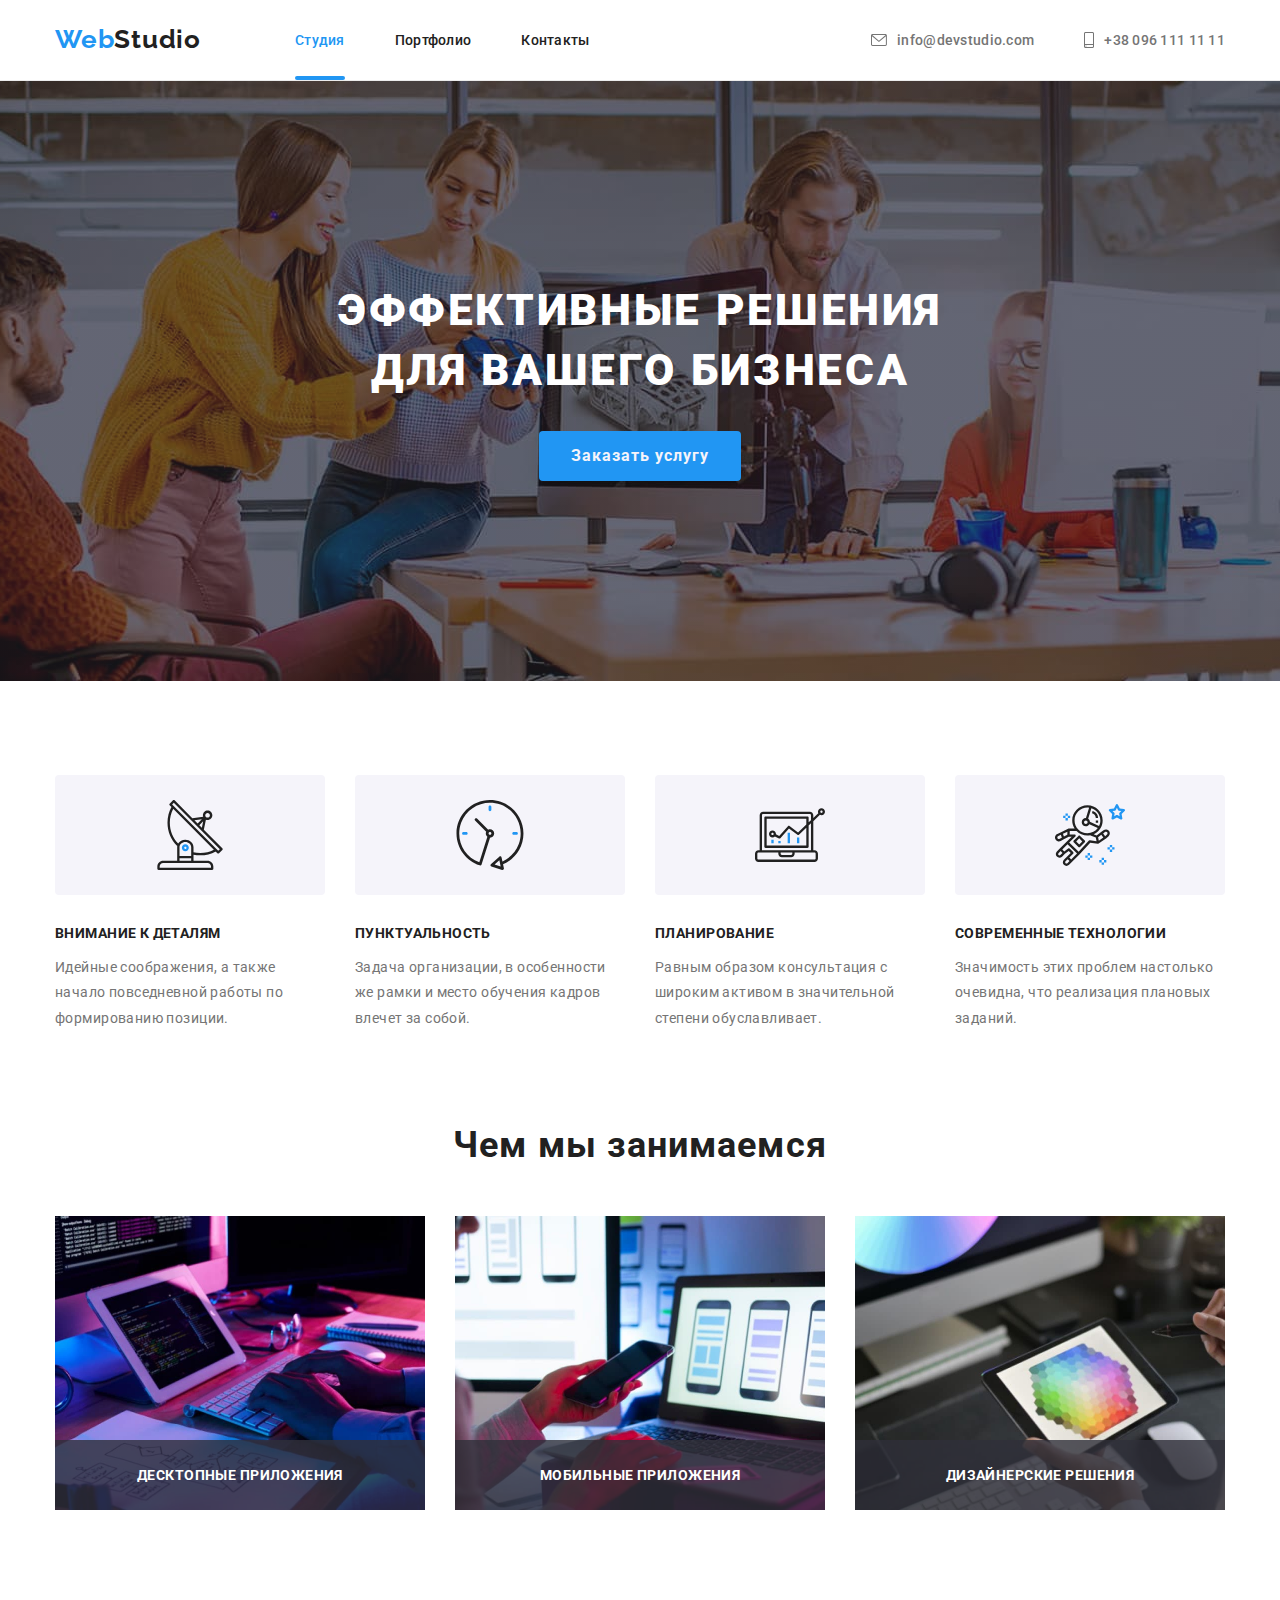
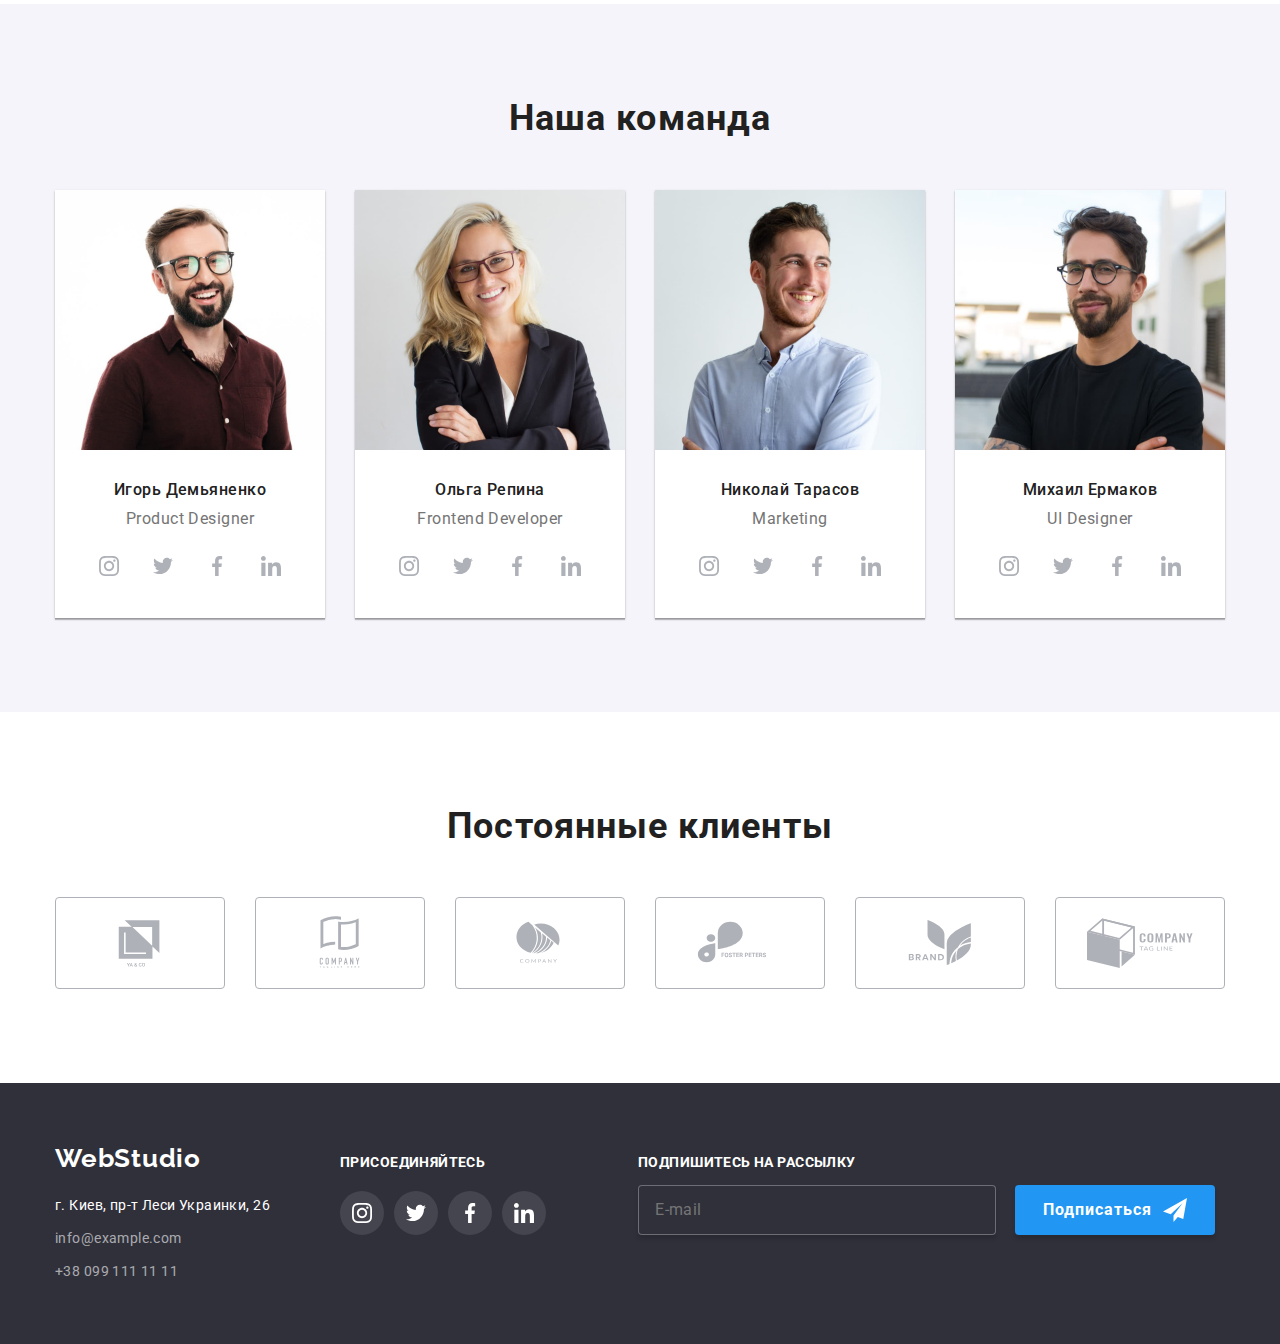
==== index.html @ af340a41 "Initial commit" ====
<!DOCTYPE html>
<html lang="ru">
  <head>
    <meta charset="UTF-8" />
    <meta http-equiv="X-UA-Compatible" content="IE=edge" />
    <meta name="viewport" content="width=device-width, initial-scale=1.0" />
    <title>Homework№1</title>
    <link rel="preconnect" href="https://fonts.googleapis.com" />
    <link rel="preconnect" href="https://fonts.gstatic.com" crossorigin />
    <link
      href="https://fonts.googleapis.com/css2?family=Raleway:wght@700&family=Roboto:wght@400;500;700;900&display=swap"
      rel="stylesheet"
    />
    <link
      rel="stylesheet"
      href="https://cdnjs.cloudflare.com/ajax/libs/modern-normalize/1.1.0/modern-normalize.min.css"
    />
    <link rel="stylesheet" href="./css/main.min.css" />
  </head>
  <body>
   <!-- header/__BEM__ -->
    <header class="page-header">
      <div class="container">
        <nav class="menu">
          <a href="./index.html" class="menu__logo"><span class="menu__logoweb">Web</span>Studio</a>
          <ul class="menu__list list">
            <li class="menu__item">
              <a href="./index.html" class="link current menu__navigation">Студия </a>
            </li>
            <li class="menu__item">
              <a href="./portfolio.html" class="link menu__navigation">Портфолио</a>
            </li>
            <li class="menu__item">
              <a href="" class="link menu__navigation">Контакты</a>
            </li>
          </ul>
        </nav>

        <ul class="contact list">
          <li class="contact__item">
            <a href="mailto:info@devstudio.com" class="contact__link-gray link list">
              <svg class="contact__icon-email" aria-hidden="true">
                <use href="./images/icons/symbol-defs.svg#icon-envelope-hover"></use>
              </svg>
              info@devstudio.com</a
            >
          </li>
          <li class="contact__item">
            <a href="tel:+380961111111" class="contact__link-gray link list">
              <svg class="contact__icon-tel">
                <use href="./images/icons/symbol-defs.svg#icon-smartphone"></use>
              </svg>
              +38 096 111 11 11</a
            >
          </li>
        </ul>
      </div>
    </header>

    <main>
      <!--главный заголовок-->

      <section class="section hero overlay">
        <div class="container">
          <h1 class="hero-title">эффективные решения для вашего бизнеса</h1>
          <button type="button" class="button" data-modal-open>Заказать услугу</button>
        </div>
      </section>

      <!--преимущества-->

      <section class="advantage section">
        <div class="container">
          <h2 class="visually-hidden">Преимущества</h2>
          <ul class="advantage-site list">
            <li class="advantage-text">
              <div class="fone-icon">
                <svg class="icon" width="70px" height="70px">
                  <use href="./images/icons/symbol-defs.svg#icon-antenna-1"></use>
                </svg>
              </div>
              <h3 class="title-advantage">внимание к деталям</h3>
              <p class="text">
                Идейные соображения, а также начало повседневной работы по формированию позиции.
              </p>
            </li>
            <li class="advantage-text">
              <div class="fone-icon">
                <svg class="icon" width="70px" height="70px">
                  <use href="./images/icons/symbol-defs.svg#icon-clock-1"></use>
                </svg>
              </div>
              <h3 class="title-advantage">пунктуальность</h3>
              <p class="text">
                Задача организации, в особенности же рамки и место обучения кадров влечет за собой.
              </p>
            </li>
            <li class="advantage-text">
              <div class="fone-icon">
                <svg class="icon" width="70px" height="70px">
                  <use href="./images/icons/symbol-defs.svg#icon-diagram-1"></use>
                </svg>
              </div>
              <h3 class="title-advantage">планирование</h3>
              <p class="text">
                Равным образом консультация с широким активом в значительной степени обуславливает.
              </p>
            </li>
            <li class="advantage-text">
              <div class="fone-icon">
                <svg class="icon"  width="70px" height="70px">
                  <use href="./images/icons/symbol-defs.svg#icon-astronaut-1"></use>
                </svg>
              </div>
              <h3 class="title-advantage">современные технологии</h3>
              <p class="text">
                Значимость этих проблем настолько очевидна, что реализация плановых заданий.
              </p>
            </li>
          </ul>
        </div>
      </section>

      <!--что делаем-->
      <section class="section work">
        <div class="container">
          <h2 class="subhead">Чем мы занимаемся</h2>
          <ul class="list-subhead">
            <li>
              <div class="back-fone">
              <img width="370" height="294" src="./images/img1.jpg" alt="написання коду" />
            <div>
              <p class="text-fone">Десктопные приложения</p>
            </div>
          </div>
            </li>
            <li>
              <div class="back-fone">
              <img width="370" height="294" src="./images/img2.jpg" alt="фото з телефоном" />
            <div>
              <p class="text-fone">Мобильные приложения</p>
            </div>
          </div>
            </li>
            <li>
              <div class="back-fone">
              <img width="370" height="294" src="./images/img3.jpg" alt="фото з планшетом" />
            <div>
              <p class="text-fone">Дизайнерские решения</p>
            </div>
          </div>
            </li>
          </ul>
        </div>
      </section>
      <!--команда-->
      <section class="section team">
        <div class="container">
          <h2 class="subhead-team">Наша команда</h2>
          <ul class="list-team">
            <li class="team-li">
              <img width="270" height="260" src="images/img4.jpg" alt="Игорь Демьяненко" />
              <div class="stone">
                <h3 class="name">Игорь Демьяненко</h3>
                <p class="text-team">Product Designer</p>
                <ul class="list-social list">
                  <li class="social-icon">
                    <a href="#" class="social">
                      <svg class="social-svg">
                        <use href="./images/icons/symbol-defs.svg#icon-Ellipse"></use>
                      </svg>
                    </a>
                  </li>
                  <li class="social-icon">
                    <a href="#" class="social">
                      <svg class="social-svg">
                        <use href="./images/icons/symbol-defs.svg#icon-Ellipse-1"></use>
                      </svg>
                    </a>
                  </li>
                  <li class="social-icon">
                    <a href="#" class="social">
                      <svg class="social-svg">
                        <use href="./images/icons/symbol-defs.svg#icon-Ellipse-2"></use>
                      </svg>
                    </a>
                  </li>
                  <li class="social-icon">
                    <a href="#" class="social">
                      <svg class="social-svg">
                        <use href="./images/icons/symbol-defs.svg#icon-Ellipse-3"></use>
                      </svg>
                    </a>
                  </li>
                </ul>
              </div>
            </li>
            <li class="team-li">
              <img width="270" height="260" src="images/img5.jpg" alt="Ольга Репина" />
              <div class="stone">
                <h3 class="name">Ольга Репина</h3>
                <p class="text-team">Frontend Developer</p>
                <ul class="list-social list">
                  <li class="social-icon">
                    <a href="#" class="social">
                      <svg class="social-svg">
                        <use href="./images/icons/symbol-defs.svg#icon-Ellipse"></use>
                      </svg>
                    </a>
                  </li>
                  <li class="social-icon">
                    <a href="#" class="social">
                      <svg class="social-svg">
                        <use href="./images/icons/symbol-defs.svg#icon-Ellipse-1"></use>
                      </svg>
                    </a>
                  </li>
                  <li class="social-icon">
                    <a href="#" class="social">
                      <svg class="social-svg">
                        <use href="./images/icons/symbol-defs.svg#icon-Ellipse-2"></use>
                      </svg>
                    </a>
                  </li>
                  <li class="social-icon">
                    <a href="#" class="social">
                      <svg class="social-svg">
                        <use href="./images/icons/symbol-defs.svg#icon-Ellipse-3"></use>
                      </svg>
                    </a>
                  </li>
                </ul>
              </div>
            </li>
            <li class="team-li">
              <img width="270" height="260" src="images/img6.jpg" alt="Николай Тарасов" />
              <div class="stone">
                <h3 class="name">Николай Тарасов</h3>
                <p class="text-team">Marketing</p>
                <ul class="list-social list">
                  <li class="social-icon">
                    <a href="#" class="social">
                      <svg class="social-svg">
                        <use href="./images/icons/symbol-defs.svg#icon-Ellipse"></use>
                      </svg>
                    </a>
                  </li>
                  <li class="social-icon">
                    <a href="#" class="social">
                      <svg class="social-svg">
                        <use href="./images/icons/symbol-defs.svg#icon-Ellipse-1"></use>
                      </svg>
                    </a>
                  </li>
                  <li class="social-icon">
                    <a href="#" class="social">
                      <svg class="social-svg">
                        <use href="./images/icons/symbol-defs.svg#icon-Ellipse-2"></use>
                      </svg>
                    </a>
                  </li>
                  <li class="social-icon">
                    <a href="#" class="social">
                      <svg class="social-svg">
                        <use href="./images/icons/symbol-defs.svg#icon-Ellipse-3"></use>
                      </svg>
                    </a>
                  </li>
                </ul>
              </div>
            </li>
            <li class="team-li">
              <img width="270" height="260" src="images/img7.jpg" alt="Михаил Ермаков" />
              <div class="stone">
                <h3 class="name">Михаил Ермаков</h3>
                <p class="text-team">UI Designer</p>
                <ul class="list-social list">
                  <li class="social-icon">
                    <a href="#" class="social">
                      <svg class="social-svg">
                        <use href="./images/icons/symbol-defs.svg#icon-Ellipse"></use>
                      </svg>
                    </a>
                  </li>
                  <li class="social-icon">
                    <a href="#" class="social">
                      <svg class="social-svg">
                        <use href="./images/icons/symbol-defs.svg#icon-Ellipse-1"></use>
                      </svg>
                    </a>
                  </li>
                  <li class="social-icon">
                    <a href="#" class="social">
                      <svg class="social-svg">
                        <use href="./images/icons/symbol-defs.svg#icon-Ellipse-2"></use>
                      </svg>
                    </a>
                  </li>
                  <li class="social-icon">
                    <a href="#" class="social">
                      <svg class="social-svg">
                        <use href="./images/icons/symbol-defs.svg#icon-Ellipse-3"></use>
                      </svg>
                    </a>
                  </li>
                </ul>
              </div>
            </li>
          </ul>
        </div>
      </section>
      <section class="section">
        <div class="container">
          <h2 class="subhead-clients">Постоянные клиенты</h2>
          <ul class="list-clients list">
            <li class="clients-li">
              <a href="" class="clients-link link">
                <svg class="clients-icon">
                  <use href="./images/icons/symbol-defs.svg#icon-group-1"></use>
                </svg>
              </a>
            </li>
            <li class="clients-li">
              <a href="" class="clients-link link">
                <svg class="clients-icon">
                  <use href="./images/icons/symbol-defs.svg#icon-group-2"></use>
                </svg>
              </a>
            </li>
            <li class="clients-li">
              <a href="" class="clients-link link">
                <svg class="clients-icon">
                  <use href="./images/icons/symbol-defs.svg#icon-group-3"></use>
                </svg>
              </a>
            </li>
            <li class="clients-li">
              <a href="" class="clients-link link">
                <svg class="clients-icon">
                  <use href="./images/icons/symbol-defs.svg#icon-group-4"></use>
                </svg>
              </a>
            </li>
            <li class="clients-li">
              <a href="" class="clients-link link">
                <svg class="clients-icon">
                  <use href="./images/icons/symbol-defs.svg#icon-group-5"></use>
                </svg>
              </a>
            </li>
            <li class="clients-li">
              <a href="" class="clients-link link">
                <svg class="clients-icon">
                  <use href="./images/icons/symbol-defs.svg#icon-group-6"></use>
                </svg>
              </a>
            </li>
          </ul>
        </div>
      </section>
    </main>
    <!--footer-->
    <footer class="footer">
      <div class="container footer-list">
        <div class="adress-div">
          <a href="./index.html" class="logo-footer"> <span class="logoweb">Web</span>Studio </a>
          <address>
            <ul class="list-footer list">
              <li class="footer-li">
                <a
                  href="https://goo.gl/maps/paLrzJ1DZaffjFaJ6"
                  target="_blank"
                  rel="noopener noreferrer"
                  class="footer-adress"
                >
                  г. Киев, пр-т Леси Украинки, 26
                </a>
              </li>
              <li class="footer-li">
                <a href="mailto:" class="link-footer">info@example.com</a>
              </li>
              <li class="footer-li">
                <a href="tel:+380991111111" class="link-footer">+38 099 111 11 11</a>
              </li>
            </ul>
          </address>
        </div>
        <div>
          <p class="title-footer">Присоединяйтесь</p>
          <div>
            <ul class="list-social-footer list">
              <li class="social-icon-footer">
                <a href="#" class="social-footer">
                  <svg class="social-svg-footer">
                    <use href="./images/icons/symbol-defs.svg#icon-Ellipse"></use>
                  </svg>
                </a>
              </li>
              <li class="social-icon-footer">
                <a href="#" class="social-footer">
                  <svg class="social-svg-footer">
                    <use href="./images/icons/symbol-defs.svg#icon-Ellipse-1"></use>
                  </svg>
                </a>
              </li>
              <li class="social-icon-footer">
                <a href="#" class="social-footer">
                  <svg class="social-svg-footer">
                    <use href="./images/icons/symbol-defs.svg#icon-Ellipse-2"></use>
                  </svg>
                </a>
              </li>
              <li class="social-icon-footer">
                <a href="#" class="social-footer">
                  <svg class="social-svg-footer">
                    <use href="./images/icons/symbol-defs.svg#icon-Ellipse-3"></use>
                  </svg>
                </a>
              </li>
            </ul>
          </div>
        </div>
        
        <form class="form-footer" name="footer-form" autocomplete="on" novalidate>
          <p class="form-title-footer">Подпишитесь на рассылку</p>
            <label>
              <input class="fofrm-footer-label" type="email" name="email" placeholder="E-mail">
            </label>
            <button class="button-footer" type="submit">
              Подписаться
            <svg class="send-footer">
              <use href="./images/icons/symbol-defs.svg#icon-send-modal"></use>
          </svg>
        </button>
        </form>
      </div>
    </footer>
    <!-- Modal window -->
    <div class="backdrop is-hidden" data-modal>
      <div class="modal">
      <button class="button-modal" type="button" data-modal-close> 
        <svg class="button-modal-close" width="11" height="11">
          <use href="./images/icons/symbol-defs.svg#icon-close"></use>
        </svg>
      </button>
      <div class="modal-inner">
        <h2 class="modal-title title">Подпишитесь на рассылку</h2>
        <form class="form" name="main-form" autocomplete="on" novalidate>
          <div class="form-field">
            <label class="form-field-label" for="user-name">Имя</label>
            <div class="form-field-inner">
              <input class="form-field-input" id="user-name" type="text" name="name" placeholder="">
               <svg class="form-field-icon" aria-hidden="true">
                <use href="./images/icons/symbol-defs.svg#icon-name-modal">
                </use>
              </svg>
            </div>
          </div>
          <div class="form-field">
          <label class="form-field-label" for="telefone">Телефон</label>
          <div class="form-field-inner">
          <input class="form-field-input" id="telefone" type="tel" name="telefon" placeholder="">
          <svg class="form-field-icon" aria-hidden="true">
            <use href="./images/icons/symbol-defs.svg#icon-tel-modal">
            </use>
          </svg>
          </div>
        </div>
        <div class="form-field">
          <label class="form-field-label" for="email">Почта</label>
          <div class="form-field-inner"> 
          <input class="form-field-input" id="email" type="email" name="email" placeholder="">
          <svg class="form-field-icon" aria-hidden="true">
            <use href="./images/icons/symbol-defs.svg#icon-email-modal">
            </use>
          </svg>
          </div>
        </div>
        <div class="form-field-mmargin">
          <label class="form-field-label" for="user-comment">Коментарий</label>
          <textarea class="form-field-textarea" name="user-comment" id="user-comment" rows="10" placeholder="Введіть текст"></textarea>
          </div>
        <div class="form-field-inner terms-conditions checkbox">
          <label class="checkbox-label" for="terms-conditions">
            <input class="checkbox-input visually-hidden" id="terms-conditions" type="checkbox" name="terms-conditions">
            <span class="checkbox-icon"></span>
            <span class="checkbox-text">Соглашаюсь с рассылкой и принимаю</span>
            <a class="link link-modal" href="">Условия договора</a>
          </label>
        </div>
          <button class="form-field-button" type="submit">Отправить</button>
        </form>
      </div>
      </div>
    </div>
    <script src="./js/modal.js"></script>
  </body>
</html>
---- css/main.min.css ----
:root{--color-accent: #2196f3;--color-text: #212121;--color-contact: #757575;--color-wite: #ffffff;--color-contrast: #2f303a;--color-button: #f5f4fa;--font-family: "Roboto";--color-border: #ececec;--color-li-portfolio: #eeeeee;--color-box: rgba(47, 48, 58, 0.4);--color-link-footer: rgba(255, 255, 255, 0.6);--color-icon: #afb1b8;--color-icon-footer: rgba(255, 255, 255, 0.1);--color-back-fone: rgba(47, 48, 58, 0.8)}html{-webkit-box-sizing:border-box;box-sizing:border-box}*,*::after,*::before{-webkit-box-sizing:inherit;box-sizing:inherit}h1,h2,h3,h4,h5,h6,p{margin-top:0}a{text-decoration:none;color:inherit}.list{list-style:none;padding-left:0;margin:0}.link{text-decoration:none;color:inherit}img{display:block;max-width:100%;height:auto}address{font-style:normal}.section{padding-top:94px;padding-bottom:94px}body{font-family:"Roboto";background-color:var(--color-wite);color:var(--color-text);font-size:16px}.visually-hidden{position:absolute;width:1px;height:1px;margin:-1px;border:0;padding:0;white-space:nowrap;-webkit-clip-path:inset(100%);clip-path:inset(100%);clip:rect(0 0 0 0);overflow:hidden}.backdrop.is-hidden{visibility:hidden;opacity:0;pointer-events:none}.container{width:1200px;margin-left:auto;margin-right:auto;padding-left:15px;padding-right:15px}.modal-title.title{text-align:center;font-size:20px;line-height:1.15;letter-spacing:.03em}.modal{position:absolute;top:50%;left:50%;-webkit-transform:translate(-50%, -50%);transform:translate(-50%, -50%);min-width:528px;min-height:581px;background:var(--color-wite);-webkit-box-shadow:0px 1px 3px rgba(0,0,0,.12),0px 1px 1px rgba(0,0,0,.14),0px 2px 1px rgba(0,0,0,.2);box-shadow:0px 1px 3px rgba(0,0,0,.12),0px 1px 1px rgba(0,0,0,.14),0px 2px 1px rgba(0,0,0,.2);border-radius:4px}.button-modal{position:absolute;top:8px;right:8px;width:30px;height:30px;border:1px solid rgba(0,0,0,.1);border-radius:50%;background-color:var(--color-wite);cursor:pointer}.form-field-button{cursor:pointer;color:var(--color-button);background-color:var(--color-accent);font-weight:700;font-size:16px;line-height:1.9;border-radius:4px;-webkit-box-shadow:0px 4px 4px rgba(0,0,0,.15);box-shadow:0px 4px 4px rgba(0,0,0,.15);margin-left:auto;margin-right:auto;padding-left:52px;padding-right:52px;padding-top:10px;padding-bottom:10px;border:0px;display:-webkit-box;display:-ms-flexbox;display:flex;letter-spacing:.06em;-webkit-transition-property:background-color;transition-property:background-color;-webkit-transition-duration:250ms;transition-duration:250ms;-webkit-transition-timing-function:cubic-bezier(0.4, 0, 0.2, 1);transition-timing-function:cubic-bezier(0.4, 0, 0.2, 1)}.button-modal-close:hover,.button-modal-close:focus{fill:var(--color-accent)}.button-modal-close{-webkit-transition:250ms cubic-bezier(0.4, 0, 0.2, 1);transition:250ms cubic-bezier(0.4, 0, 0.2, 1)}.modal-inner{padding:40px}.modal-title{margin-bottom:12px}.checkbox{display:-webkit-box;display:-ms-flexbox;display:flex;-webkit-box-pack:center;-ms-flex-pack:center;justify-content:center}.checkbox-text{font-size:14px;line-height:1.7;letter-spacing:.03em;color:var(--color-contact)}.checkbox-label{line-height:1.71;display:-webkit-box;display:-ms-flexbox;display:flex;-webkit-box-align:center;-ms-flex-align:center;align-items:center;-webkit-box-pack:center;-ms-flex-pack:center;justify-content:center}.checkbox-input{position:absolute;width:1px;height:1px;margin:-1px;border:0;padding:0;white-space:nowrap;-webkit-clip-path:inset(100%);clip-path:inset(100%);clip:rect(0 0 0 0);overflow:hidden}.checkbox-icon{margin-right:8px;border:2px solid var(--color-text);border-radius:3px;width:15px;height:15px;-webkit-transition:250ms cubic-bezier(0.4, 0, 0.2, 1);transition:250ms cubic-bezier(0.4, 0, 0.2, 1)}.checkbox-input:checked+.checkbox-icon{background-origin:border-box;background-image:url(../images/icons/Check-box.svg);background-position:center;background-size:cover;border:none;background-color:var(--color-accent)}.link-modal{font-weight:400;font-size:14px;line-height:1.74;letter-spacing:.03em;color:var(--color-accent);margin-left:4px}.form-field{margin-bottom:10px}.form-field-mmargin{margin-bottom:20px}.form-field-label{display:block;margin-bottom:4px;font-size:12px;line-height:1.16;letter-spacing:.01em;color:var(--color-contact)}.form-field-input{display:block;width:100%;height:40px;padding-left:42px;border:1px solid rgba(33,33,33,.2);border-radius:4px;color:var(--color-text);-webkit-transition:border,250ms cubic-bezier(0.4, 0, 0.2, 1);transition:border,250ms cubic-bezier(0.4, 0, 0.2, 1)}.form-field-input:focus+.form-field-icon{fill:var(--color-accent)}.form-field-inner{position:relative}.form-field-input:focus-visible{outline:1px solid var(--color-accent)}.form-field-icon{position:absolute;top:14px;width:12px;height:12px;-webkit-transform:translatex(125%);transform:translatex(125%);-webkit-transition-duration:250ms;transition-duration:250ms;-webkit-transition-timing-function:cubic-bezier(0.4, 0, 0.2, 1);transition-timing-function:cubic-bezier(0.4, 0, 0.2, 1)}.form-field-textarea{display:block;width:100%;margin-bottom:20px;padding:12px 16px;height:120px;border:1px solid rgba(33,33,33,.2);border-radius:4px;color:var(--color-text);resize:none;-webkit-transition-duration:250ms;transition-duration:250ms;-webkit-transition-timing-function:cubic-bezier(0.4, 0, 0.2, 1);transition-timing-function:cubic-bezier(0.4, 0, 0.2, 1)}.form-field-textarea:focus-visible{outline:1px solid var(--color-accent)}.terms-conditions{margin-bottom:30px}.button{cursor:pointer;color:var(--color-button);background-color:var(--color-accent);font-weight:700;font-size:16px;line-height:1.9;border-radius:4px;-webkit-box-shadow:0px 4px 4px rgba(0,0,0,.15);box-shadow:0px 4px 4px rgba(0,0,0,.15);margin-left:auto;margin-right:auto;padding-left:32px;padding-right:32px;padding-top:10px;padding-bottom:10px;border:0px;display:-webkit-box;display:-ms-flexbox;display:flex;letter-spacing:.06em;-webkit-transition-property:background-color;transition-property:background-color;-webkit-transition-duration:250ms;transition-duration:250ms;-webkit-transition-timing-function:cubic-bezier(0.4, 0, 0.2, 1);transition-timing-function:cubic-bezier(0.4, 0, 0.2, 1)}.button:hover,.button:focus{background-color:var(--color-text);color:var(--color-button)}.button:active{background-color:var(--color-text)}.list-nav{display:-webkit-box;display:-ms-flexbox;display:flex;-webkit-box-pack:center;-ms-flex-pack:center;justify-content:center;margin-bottom:50px}.portfolio-buttons{color:var(--color-text);background-color:var(--color-button);cursor:pointer;border:none;border-radius:4px;font-weight:500;font-size:16px;line-height:1.8;letter-spacing:.03em;padding:6px 22px 6px 22px;-webkit-transition-property:background-color,color,-webkit-box-shadow;transition-property:background-color,color,-webkit-box-shadow;transition-property:background-color,color,box-shadow;transition-property:background-color,color,box-shadow,-webkit-box-shadow;-webkit-transition-duration:250ms;transition-duration:250ms;-webkit-transition-timing-function:cubic-bezier(0.4, 0, 0.2, 1);transition-timing-function:cubic-bezier(0.4, 0, 0.2, 1)}.list-nav .button-menu:not(:last-child){margin-right:8px}.portfolio-buttons:hover,.portfolio-buttons:focus{background-color:var(--color-accent);color:var(--color-wite);-webkit-box-shadow:0px 3px 1px rgba(0,0,0,.1),0px 1px 2px rgba(0,0,0,.08),0px 2px 2px rgba(0,0,0,.12);box-shadow:0px 3px 1px rgba(0,0,0,.1),0px 1px 2px rgba(0,0,0,.08),0px 2px 2px rgba(0,0,0,.12);border-radius:4px}.portfolio-buttons:active{background-color:var(--color-accent);color:var(--color-wite);background-color:var(--color-wite);-webkit-box-shadow:0px 3px 1px rgba(0,0,0,.1),0px 1px 2px rgba(0,0,0,.08),0px 2px 2px rgba(0,0,0,.12);box-shadow:0px 3px 1px rgba(0,0,0,.1),0px 1px 2px rgba(0,0,0,.08),0px 2px 2px rgba(0,0,0,.12);border-radius:4px}.portfolio-buttons.active{background-color:var(--color-accent);color:var(--color-wite)}.hero-title{color:var(--color-wite);width:696px;font-weight:900;font-size:44px;line-height:1.36;text-transform:uppercase;letter-spacing:.06em;text-align:center;margin-top:0;margin-bottom:30px;display:block;margin-left:auto;margin-right:auto}.title-portfolio{font-size:18px;line-height:2;margin-bottom:0px;letter-spacing:.06em;color:var(--color-text)}.page-header{border-bottom:1px solid var(--color-border)}.page-header .container{display:-webkit-box;display:-ms-flexbox;display:flex;-webkit-box-align:center;-ms-flex-align:center;align-items:center}.menu{-webkit-box-align:center;-ms-flex-align:center;align-items:center;display:-webkit-box;display:-ms-flexbox;display:flex;font-weight:500;font-size:14px;line-height:1.15;letter-spacing:.02em}.menu__logo{color:var(--color-text);font-family:"Raleway";font-weight:700;font-size:26px;line-height:1.2;letter-spacing:.03em;margin-right:94px}.menu__logoweb{color:var(--color-accent);font-family:"Raleway";font-weight:700;font-size:26px;line-height:1.2}.menu__list{-webkit-box-align:center;-ms-flex-align:center;align-items:center;display:-webkit-box;display:-ms-flexbox;display:flex;font-weight:500;font-size:14px;line-height:1.15;letter-spacing:.02em}.menu__item:not(:last-child){margin-right:50px}.menu_list .list .menu__item+.menu__item{margin-right:40px}.menu__navigation{padding-top:32px;padding-bottom:32px;-webkit-transition-property:color;transition-property:color;-webkit-transition-duration:250ms;transition-duration:250ms;-webkit-transition-timing-function:cubic-bezier(0.4, 0, 0.2, 1);transition-timing-function:cubic-bezier(0.4, 0, 0.2, 1)}.current{color:var(--color-accent)}.current .current__navigation{position:relative;color:var(--color-accent)}.current.menu__navigation::after{content:"";width:100%;height:4px;border-radius:2px;background-color:var(--color-accent);position:absolute;bottom:0;left:0}.current.menu__navigation{position:relative;color:var(--color-accent)}.current.menu__navigation::after{content:"";width:100%;height:4px;border-radius:2px;background-color:var(--color-accent);position:absolute;bottom:0;left:0}.contact{display:-webkit-box;display:-ms-flexbox;display:flex;margin-left:auto}.contact__item:not(:last-child){margin-right:50px}.contact__link-gray{display:-webkit-box;display:-ms-flexbox;display:flex;-webkit-box-align:center;-ms-flex-align:center;align-items:center;font-weight:500;font-size:14px;padding-top:32px;padding-bottom:32px;letter-spacing:.02em;color:var(--color-contact);-webkit-transition-property:color;transition-property:color;-webkit-transition-duration:250ms;transition-duration:250ms;-webkit-transition-timing-function:cubic-bezier(0.4, 0, 0.2, 1);transition-timing-function:cubic-bezier(0.4, 0, 0.2, 1)}.contact__link-gray:hover,.contact :focus{color:var(--color-accent)}.contact__icon-email{width:16px;height:12px;margin-right:10px;fill:currentColor}.contact__icon-tel{width:10px;height:16px;margin-right:10px;fill:currentColor}.footer{background-color:var(--color-contrast);text-decoration:none;padding-top:60px;padding-bottom:60px}.footer .logo{margin-right:0px}.footer-list{display:-webkit-box;display:-ms-flexbox;display:flex;-webkit-box-align:baseline;-ms-flex-align:baseline;align-items:baseline}.adress-div{margin-right:70px}.logo-footer{font-family:"Raleway";font-weight:700;font-size:26px;line-height:1.2;color:var(--color-wite);text-decoration:none;letter-spacing:.03em}.logo-web{color:var(--color-accent)}.footer-adress{color:var(--color-wite);font-size:14px;line-height:1.7;letter-spacing:.03em;text-decoration:none}.list-footer{margin-top:20px}.link-footer{color:var(--color-link-footer);font-size:14px;line-height:1.7;letter-spacing:.03em;text-decoration:none;-webkit-transition-property:color;transition-property:color;-webkit-transition-duration:250ms;transition-duration:250ms;-webkit-transition-timing-function:cubic-bezier(0.4, 0, 0.2, 1);transition-timing-function:cubic-bezier(0.4, 0, 0.2, 1)}.link-footer:hover,:focus{color:var(--color-accent)}.list-footer .footer-li+.footer-li{margin-top:9px}.title-footer{font-family:"Roboto";font-style:normal;font-weight:700;font-size:14px;line-height:1.14;letter-spacing:.03em;text-transform:uppercase;color:var(--color-wite);margin-bottom:20px}.list-social-footer{display:-webkit-box;display:-ms-flexbox;display:flex;-webkit-box-align:center;-ms-flex-align:center;align-items:center;-webkit-box-pack:center;-ms-flex-pack:center;justify-content:center}.social-icon-footer{display:-webkit-box;display:-ms-flexbox;display:flex;-webkit-box-align:center;-ms-flex-align:center;align-items:center;-webkit-box-pack:center;-ms-flex-pack:center;justify-content:center}.social-icon-footer:not(:last-child){margin-right:10px}.social-footer{max-width:100%;height:auto;width:44px;height:44px;display:-webkit-box;display:-ms-flexbox;display:flex;-webkit-box-align:center;-ms-flex-align:center;align-items:center;-webkit-box-pack:center;-ms-flex-pack:center;justify-content:center;border-radius:50%;-webkit-transition-property:background-color;transition-property:background-color;-webkit-transition-duration:250ms;transition-duration:250ms;-webkit-transition-timing-function:cubic-bezier(0.4, 0, 0.2, 1);transition-timing-function:cubic-bezier(0.4, 0, 0.2, 1)}.social-footer:hover{background-color:var(--color-accent)}.social-footer:focus{background-color:var(--color-accent)}.social-svg-footer{width:44px;height:44px;fill:var(--color-wite);background-color:var(--color-icon-footer);border-radius:50%;color:currentColor}.form-footer{margin-left:92px}.form-title-footer{font-weight:700;font-size:14px;line-height:1.14;letter-spacing:.03em;text-transform:uppercase;color:var(--color-wite)}.fofrm-footer-label{width:358px;height:50px;background-color:var(--color-contrast);-webkit-box-shadow:0px 4px 4px 0px rgba(0,0,0,.15);box-shadow:0px 4px 4px 0px rgba(0,0,0,.15);border:1px solid rgba(255,255,255,.3);border-radius:4px;font-family:Roboto;line-height:1.25;letter-spacing:.03em;color:var(--color-wite);padding:15px 16px}.button-footer{cursor:pointer;display:-webkit-inline-box;display:-ms-inline-flexbox;display:inline-flex;-webkit-box-align:center;-ms-flex-align:center;align-items:center;-webkit-box-pack:justify;-ms-flex-pack:justify;justify-content:space-between;margin-left:15px;width:200px;height:50px;text-align:center;padding:10px 28px;background:#2196f3;-webkit-box-shadow:0px 4px 4px rgba(0,0,0,.15);box-shadow:0px 4px 4px rgba(0,0,0,.15);border-radius:4px;border:none;font-weight:700;line-height:1.88;letter-spacing:.06em;color:var(--color-wite);-webkit-transition-duration:250ms;transition-duration:250ms;-webkit-transition-timing-function:cubic-bezier(0.4, 0, 0.2, 1);transition-timing-function:cubic-bezier(0.4, 0, 0.2, 1)}.send-footer{width:24px;height:24px;fill:var(--color-wite)}.button-footer:hover,.button-footer:focus{background-color:var(--color-text)}.list-subhead{padding-left:0px;-webkit-box-pack:justify;-ms-flex-pack:justify;justify-content:space-between;list-style:none;margin:0;display:-webkit-box;display:-ms-flexbox;display:flex}.back-fone{position:relative}.text-fone{position:absolute;bottom:0;left:0;width:100%;padding-top:27px;padding-bottom:27px;margin-bottom:0;text-transform:uppercase;color:var(--color-wite);background-color:var(--color-back-fone);font-size:14px;font-weight:700;letter-spacing:.03em;text-align:center}.advantage-site{display:-webkit-box;display:-ms-flexbox;display:flex}.advantage-site .advantage-text:not(:last-child){margin-right:30px}.advantage-text{width:270px}.title-advantage{font-size:14px;line-height:1.15;letter-spacing:.03em;text-transform:uppercase}.text{color:var(--color-contact);font-size:14px;line-height:1.8;margin-bottom:0px;letter-spacing:.03em}.fone-icon{display:-webkit-box;display:-ms-flexbox;display:flex;-webkit-box-pack:center;-ms-flex-pack:center;justify-content:center;-webkit-box-align:center;-ms-flex-align:center;align-items:center;height:120px;background:var(--color-button);border-radius:4px;margin-bottom:30px}.icon{width:70px;height:70px;fill:#212121}.work{padding-top:0}.team{background-color:var(--color-button)}.container.team{background-color:var(--color-button)}.subhead{font-size:36px;line-height:1.15;text-align:center;letter-spacing:.03em;margin-bottom:50px}.subhead-team{font-size:36px;line-height:1.15;text-align:center;letter-spacing:.03em;margin-bottom:50px}.list-team{padding-left:0px;-webkit-box-pack:justify;-ms-flex-pack:justify;justify-content:space-between;margin:0;display:-webkit-box;display:-ms-flexbox;display:flex}.stone{padding-top:30px;padding-bottom:30px;width:270px;background-color:var(--color-wite)}.team-li{text-align:center;list-style:none;-webkit-box-shadow:0px 1px 3px rgba(0,0,0,.12),0px 1px 1px rgba(0,0,0,.14),0px 2px 1px rgba(0,0,0,.2);box-shadow:0px 1px 3px rgba(0,0,0,.12),0px 1px 1px rgba(0,0,0,.14),0px 2px 1px rgba(0,0,0,.2)}.name{font-weight:500;color:var(--color-text);letter-spacing:.03em;font-size:16px;line-height:1.19;margin-bottom:10px}.text-team{color:var(--color-contact);font-size:16px;line-height:1.19;text-align:center;letter-spacing:.03em;margin-bottom:16px}.list-social{display:-webkit-box;display:-ms-flexbox;display:flex;-webkit-box-align:center;-ms-flex-align:center;align-items:center;-webkit-box-pack:center;-ms-flex-pack:center;justify-content:center}.social-icon{display:-webkit-box;display:-ms-flexbox;display:flex;-webkit-box-align:center;-ms-flex-align:center;align-items:center;-webkit-box-pack:center;-ms-flex-pack:center;justify-content:center}.social-icon:not(:last-child){margin-right:10px}.social{max-width:100%;height:auto;width:44px;height:44px;display:-webkit-box;display:-ms-flexbox;display:flex;-webkit-box-align:center;-ms-flex-align:center;align-items:center;-webkit-box-pack:center;-ms-flex-pack:center;justify-content:center;border-radius:50%;fill:var(--color-icon);-webkit-transition-property:background-color,fill;transition-property:background-color,fill;-webkit-transition-duration:250ms;transition-duration:250ms;-webkit-transition-timing-function:cubic-bezier(0.4, 0, 0.2, 1);transition-timing-function:cubic-bezier(0.4, 0, 0.2, 1)}.social-svg{width:44px;height:44px;color:currentColor}.social:hover{background-color:var(--color-accent);fill:var(--color-wite)}.social:focus{background-color:var(--color-accent);fill:var(--color-wite)}.subhead-clients{font-size:36px;line-height:1.15;text-align:center;letter-spacing:.03em;margin-bottom:50px}.list-clients{display:-webkit-box;display:-ms-flexbox;display:flex;-webkit-box-pack:justify;-ms-flex-pack:justify;justify-content:space-between}.clients-link{width:170px;height:92px;display:-webkit-box;display:-ms-flexbox;display:flex;-webkit-box-align:center;-ms-flex-align:center;align-items:center;-webkit-box-pack:center;-ms-flex-pack:center;justify-content:center;border:1px solid #afb1b8;border-radius:4px;color:var(--color-icon);-webkit-transition-property:color,border-color;transition-property:color,border-color;-webkit-transition-duration:250ms;transition-duration:250ms;-webkit-transition-timing-function:cubic-bezier(0.4, 0, 0.2, 1);transition-timing-function:cubic-bezier(0.4, 0, 0.2, 1)}.clients-icon{width:106px;height:60px;fill:currentColor}.clients-link:hover,.client-link :focus{color:var(--color-accent);border-color:var(--color-accent)}.hero{background-color:var(--color-contrast);text-align:center;padding-top:200px;padding-bottom:200px}.overlay{max-width:1600px;height:600px;margin-left:auto;margin-right:auto;background-size:cover;background-position:center;background-image:-webkit-gradient(linear, left top, right top, from(var(--color-box)), to(var(--color-box))),url(../images/imgfone.jpg);background-image:linear-gradient(to right, var(--color-box), var(--color-box)),url(../images/imgfone.jpg)}.list-img{display:-webkit-box;display:-ms-flexbox;display:flex;list-style:none;-ms-flex-wrap:wrap;flex-wrap:wrap}.limit{padding-top:20px;padding-bottom:20px;padding-left:24px;padding-right:24px}.img-item{border:1px solid var(--color-li-portfolio)}.img-item{width:calc((100% - 60px)/3)}.img-item:not(:nth-child(3n)){margin-right:30px}.img-item:not(:nth-last-child(-n+3)){margin-bottom:30px}.border-shadow{display:block;-webkit-transition-property:-webkit-box-shadow;transition-property:-webkit-box-shadow;transition-property:box-shadow;transition-property:box-shadow, -webkit-box-shadow;-webkit-transition-duration:250ms;transition-duration:250ms;-webkit-transition-timing-function:cubic-bezier(0.4, 0, 0.2, 1);transition-timing-function:cubic-bezier(0.4, 0, 0.2, 1)}.border-shadow:hover,.border-shadow:focus{-webkit-box-shadow:0px 1px 1px rgba(0,0,0,.12),0px 4px 4px rgba(0,0,0,.06),1px 4px 6px rgba(0,0,0,.16);box-shadow:0px 1px 1px rgba(0,0,0,.12),0px 4px 4px rgba(0,0,0,.06),1px 4px 6px rgba(0,0,0,.16)}.card-shadow{position:relative;overflow:hidden}.card-text{position:absolute;top:0;left:0;font-size:18px;line-height:1.55;color:var(--color-wite);letter-spacing:.03em;padding:63px 24px;margin-bottom:0;-webkit-transform:translateY(100%);transform:translateY(100%);background-color:rgba(33,150,243,.9);-webkit-transition:-webkit-transform 250ms cubic-bezier(0.4, 0, 0.2, 1);transition:-webkit-transform 250ms cubic-bezier(0.4, 0, 0.2, 1);transition:transform 250ms cubic-bezier(0.4, 0, 0.2, 1);transition:transform 250ms cubic-bezier(0.4, 0, 0.2, 1), -webkit-transform 250ms cubic-bezier(0.4, 0, 0.2, 1)}.border-shadow:hover .card-text,.border-shadow:focus .card-text{-webkit-transform:translateY(0);transform:translateY(0)}.benefits{font-weight:700;font-size:2;text-decoration:none}.link-portfolio{color:var(--color-contact);margin-bottom:0px;margin-top:4px;font-size:16px;line-height:1.9;letter-spacing:.03em}.backdrop{position:fixed;width:100%;height:100%;left:50%;top:50%;-webkit-transform:translate(-50%, -50%);transform:translate(-50%, -50%);background:rgba(0,0,0,.2);opacity:1;-webkit-transition:opacity 250ms cubic-bezier(0.4, 0, 0.2, 1),visibility 250ms cubic-bezier(0.4, 0, 0.2, 1),-webkit-transform 250ms cubic-bezier(0.4, 0, 0.2, 1);transition:opacity 250ms cubic-bezier(0.4, 0, 0.2, 1),visibility 250ms cubic-bezier(0.4, 0, 0.2, 1),-webkit-transform 250ms cubic-bezier(0.4, 0, 0.2, 1);transition:opacity 250ms cubic-bezier(0.4, 0, 0.2, 1),visibility 250ms cubic-bezier(0.4, 0, 0.2, 1),transform 250ms cubic-bezier(0.4, 0, 0.2, 1);transition:opacity 250ms cubic-bezier(0.4, 0, 0.2, 1),visibility 250ms cubic-bezier(0.4, 0, 0.2, 1),transform 250ms cubic-bezier(0.4, 0, 0.2, 1),-webkit-transform 250ms cubic-bezier(0.4, 0, 0.2, 1)}/*# sourceMappingURL=main.min.css.map */
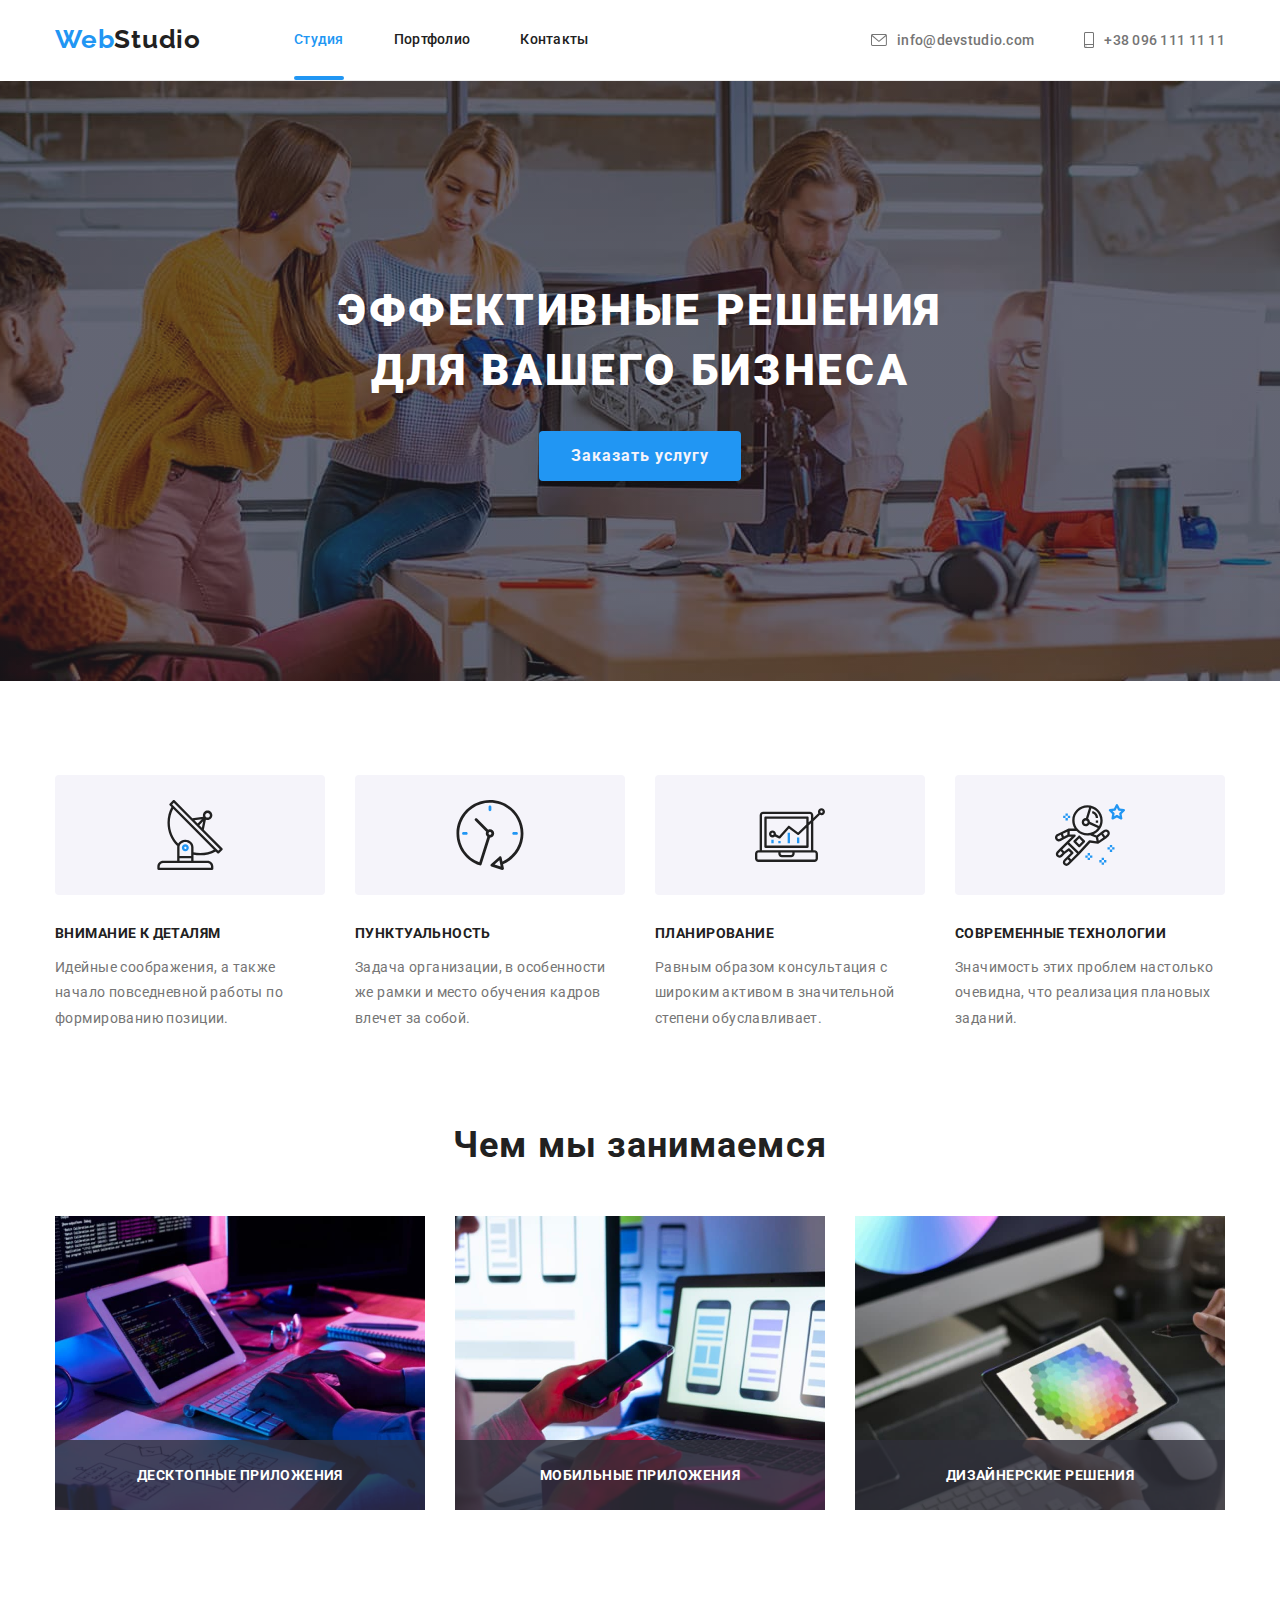
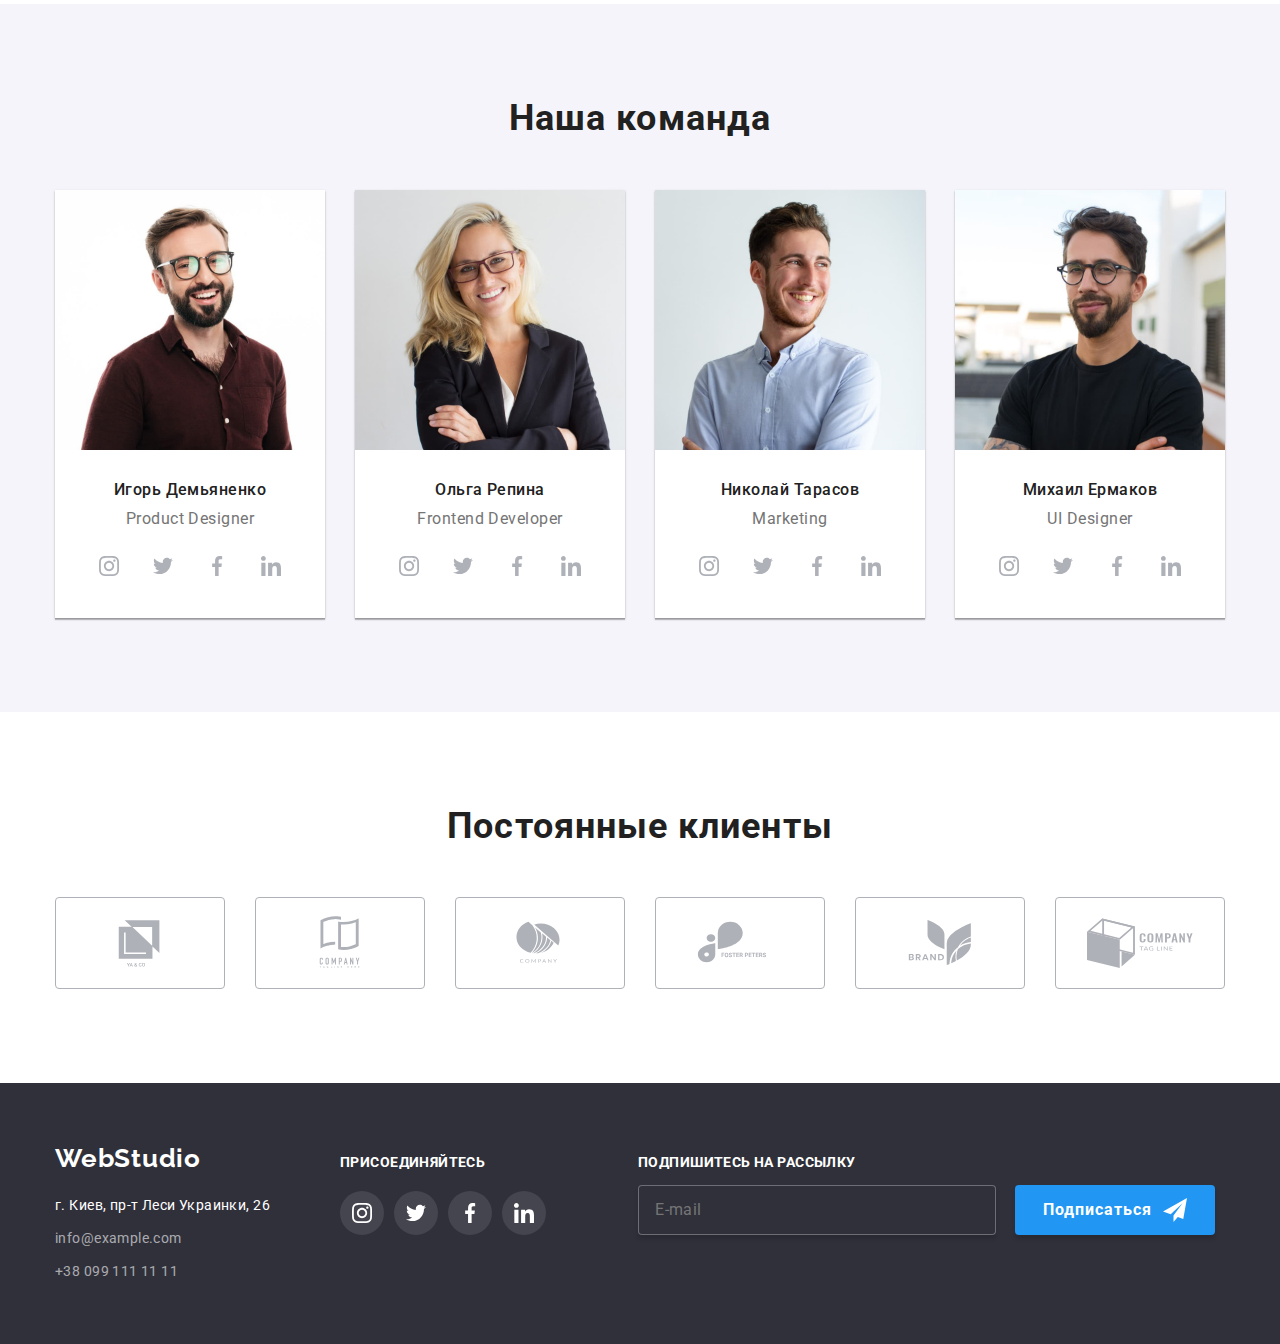
==== commit 650ed5eb: "add header" ====
--- a/index.html
+++ b/index.html
@@ -1,444 +1,433 @@
 <!DOCTYPE html>
 <html lang="ru">
-  <head>
-    <meta charset="UTF-8" />
-    <meta http-equiv="X-UA-Compatible" content="IE=edge" />
-    <meta name="viewport" content="width=device-width, initial-scale=1.0" />
-    <title>Homework№1</title>
-    <link rel="preconnect" href="https://fonts.googleapis.com" />
-    <link rel="preconnect" href="https://fonts.gstatic.com" crossorigin />
-    <link
-      href="https://fonts.googleapis.com/css2?family=Raleway:wght@700&family=Roboto:wght@400;500;700;900&display=swap"
-      rel="stylesheet"
-    />
-    <link
-      rel="stylesheet"
-      href="https://cdnjs.cloudflare.com/ajax/libs/modern-normalize/1.1.0/modern-normalize.min.css"
-    />
-    <link rel="stylesheet" href="./css/main.min.css" />
-  </head>
-  <body>
-   <!-- header/__BEM__ -->
-    <header class="page-header">
+
+<head>
+  <meta charset="UTF-8" />
+  <meta http-equiv="X-UA-Compatible" content="IE=edge" />
+  <meta name="viewport" content="width=device-width, initial-scale=1.0" />
+  <title>Homework№1</title>
+  <link rel="preconnect" href="https://fonts.googleapis.com" />
+  <link rel="preconnect" href="https://fonts.gstatic.com" crossorigin />
+  <link href="https://fonts.googleapis.com/css2?family=Raleway:wght@700&family=Roboto:wght@400;500;700;900&display=swap"
+    rel="stylesheet" />
+  <link rel="stylesheet"
+    href="https://cdnjs.cloudflare.com/ajax/libs/modern-normalize/1.1.0/modern-normalize.min.css" />
+  <link rel="stylesheet" href="./css/modern-normalize.css" />
+  <link rel="stylesheet" href="./css/main.min.css" />
+</head>
+
+<body>
+  <!-- header/__BEM__ -->
+  <header>
+    <div class="container page-header">
+      <nav class="menu">
+        <a href="./index.html" class="menu__logo"><span class="menu__logoweb">Web</span>Studio</a>
+        <ul class="menu__site-nav list">
+          <li class="menu__item">
+            <a href="./index.html" class="link current menu__navigation">Студия</a>
+          </li>
+          <li class="menu__item">
+            <a href="./portfolio.html" class="link menu__navigation">Портфолио</a>
+          </li>
+          <li class="menu__item">
+            <a href="" class="link menu__navigation">Контакты</a>
+          </li>
+        </ul>
+      </nav>
+      <ul class="contact list">
+        <li class="contact__item">
+          <a href="mailto:info@devstudio.com" class="contact__link-gray link list">
+            <svg class="contact__icon-email" aria-hidden="true">
+              <use href="./images/icons/symbol-defs.svg#icon-envelope-hover"></use>
+            </svg>info@devstudio.com</a>
+        </li>
+        <li class="contact__item">
+          <a href="tel:+380961111111" class="contact__link-gray link list">
+            <svg class="contact__icon-tel">
+              <use href="./images/icons/symbol-defs.svg#icon-smartphone"></use>
+            </svg>+38 096 111 11 11</a>
+        </li>
+      </ul>
+    </div>
+  </header>
+  <main>
+    <!--главный заголовок-->
+
+    <section class="section hero overlay">
       <div class="container">
-        <nav class="menu">
-          <a href="./index.html" class="menu__logo"><span class="menu__logoweb">Web</span>Studio</a>
-          <ul class="menu__list list">
-            <li class="menu__item">
-              <a href="./index.html" class="link current menu__navigation">Студия </a>
-            </li>
-            <li class="menu__item">
-              <a href="./portfolio.html" class="link menu__navigation">Портфолио</a>
-            </li>
-            <li class="menu__item">
-              <a href="" class="link menu__navigation">Контакты</a>
+        <h1 class="hero-title">эффективные решения для вашего бизнеса</h1>
+        <button type="button" class="button" data-modal-open>Заказать услугу</button>
+      </div>
+    </section>
+
+    <!--преимущества-->
+
+    <section class="advantage section">
+      <div class="container">
+        <h2 class="visually-hidden">Преимущества</h2>
+        <ul class="advantage-site list">
+          <li class="advantage-text">
+            <div class="fone-icon">
+              <svg class="icon" width="70px" height="70px">
+                <use href="./images/icons/symbol-defs.svg#icon-antenna-1"></use>
+              </svg>
+            </div>
+            <h3 class="title-advantage">внимание к деталям</h3>
+            <p class="text">
+              Идейные соображения, а также начало повседневной работы по формированию позиции.
+            </p>
+          </li>
+          <li class="advantage-text">
+            <div class="fone-icon">
+              <svg class="icon" width="70px" height="70px">
+                <use href="./images/icons/symbol-defs.svg#icon-clock-1"></use>
+              </svg>
+            </div>
+            <h3 class="title-advantage">пунктуальность</h3>
+            <p class="text">
+              Задача организации, в особенности же рамки и место обучения кадров влечет за собой.
+            </p>
+          </li>
+          <li class="advantage-text">
+            <div class="fone-icon">
+              <svg class="icon" width="70px" height="70px">
+                <use href="./images/icons/symbol-defs.svg#icon-diagram-1"></use>
+              </svg>
+            </div>
+            <h3 class="title-advantage">планирование</h3>
+            <p class="text">
+              Равным образом консультация с широким активом в значительной степени обуславливает.
+            </p>
+          </li>
+          <li class="advantage-text">
+            <div class="fone-icon">
+              <svg class="icon" width="70px" height="70px">
+                <use href="./images/icons/symbol-defs.svg#icon-astronaut-1"></use>
+              </svg>
+            </div>
+            <h3 class="title-advantage">современные технологии</h3>
+            <p class="text">
+              Значимость этих проблем настолько очевидна, что реализация плановых заданий.
+            </p>
+          </li>
+        </ul>
+      </div>
+    </section>
+
+    <!--что делаем-->
+    <section class="work section">
+      <div class="container">
+        <h2 class="subhead">Чем мы занимаемся</h2>
+        <ul class="list-subhead">
+          <li>
+            <div class="back-fone">
+              <img width="370" height="294" src="./images/img1.jpg" alt="написання коду" />
+              <div>
+                <p class="text-fone">Десктопные приложения</p>
+              </div>
+            </div>
+          </li>
+          <li>
+            <div class="back-fone">
+              <img width="370" height="294" src="./images/img2.jpg" alt="фото з телефоном" />
+              <div>
+                <p class="text-fone">Мобильные приложения</p>
+              </div>
+            </div>
+          </li>
+          <li>
+            <div class="back-fone">
+              <img width="370" height="294" src="./images/img3.jpg" alt="фото з планшетом" />
+              <div>
+                <p class="text-fone">Дизайнерские решения</p>
+              </div>
+            </div>
+          </li>
+        </ul>
+      </div>
+    </section>
+    <!--команда-->
+    <section class="section team">
+      <div class="container">
+        <h2 class="subhead-team">Наша команда</h2>
+        <ul class="list-team">
+          <li class="team-li">
+            <img width="270" height="260" src="images/img4.jpg" alt="Игорь Демьяненко" />
+            <div class="stone">
+              <h3 class="name">Игорь Демьяненко</h3>
+              <p class="text-team">Product Designer</p>
+              <ul class="list-social list">
+                <li class="social-icon">
+                  <a href="#" class="social">
+                    <svg class="social-svg">
+                      <use href="./images/icons/symbol-defs.svg#icon-Ellipse"></use>
+                    </svg>
+                  </a>
+                </li>
+                <li class="social-icon">
+                  <a href="#" class="social">
+                    <svg class="social-svg">
+                      <use href="./images/icons/symbol-defs.svg#icon-Ellipse-1"></use>
+                    </svg>
+                  </a>
+                </li>
+                <li class="social-icon">
+                  <a href="#" class="social">
+                    <svg class="social-svg">
+                      <use href="./images/icons/symbol-defs.svg#icon-Ellipse-2"></use>
+                    </svg>
+                  </a>
+                </li>
+                <li class="social-icon">
+                  <a href="#" class="social">
+                    <svg class="social-svg">
+                      <use href="./images/icons/symbol-defs.svg#icon-Ellipse-3"></use>
+                    </svg>
+                  </a>
+                </li>
+              </ul>
+            </div>
+          </li>
+          <li class="team-li">
+            <img width="270" height="260" src="images/img5.jpg" alt="Ольга Репина" />
+            <div class="stone">
+              <h3 class="name">Ольга Репина</h3>
+              <p class="text-team">Frontend Developer</p>
+              <ul class="list-social list">
+                <li class="social-icon">
+                  <a href="#" class="social">
+                    <svg class="social-svg">
+                      <use href="./images/icons/symbol-defs.svg#icon-Ellipse"></use>
+                    </svg>
+                  </a>
+                </li>
+                <li class="social-icon">
+                  <a href="#" class="social">
+                    <svg class="social-svg">
+                      <use href="./images/icons/symbol-defs.svg#icon-Ellipse-1"></use>
+                    </svg>
+                  </a>
+                </li>
+                <li class="social-icon">
+                  <a href="#" class="social">
+                    <svg class="social-svg">
+                      <use href="./images/icons/symbol-defs.svg#icon-Ellipse-2"></use>
+                    </svg>
+                  </a>
+                </li>
+                <li class="social-icon">
+                  <a href="#" class="social">
+                    <svg class="social-svg">
+                      <use href="./images/icons/symbol-defs.svg#icon-Ellipse-3"></use>
+                    </svg>
+                  </a>
+                </li>
+              </ul>
+            </div>
+          </li>
+          <li class="team-li">
+            <img width="270" height="260" src="images/img6.jpg" alt="Николай Тарасов" />
+            <div class="stone">
+              <h3 class="name">Николай Тарасов</h3>
+              <p class="text-team">Marketing</p>
+              <ul class="list-social list">
+                <li class="social-icon">
+                  <a href="#" class="social">
+                    <svg class="social-svg">
+                      <use href="./images/icons/symbol-defs.svg#icon-Ellipse"></use>
+                    </svg>
+                  </a>
+                </li>
+                <li class="social-icon">
+                  <a href="#" class="social">
+                    <svg class="social-svg">
+                      <use href="./images/icons/symbol-defs.svg#icon-Ellipse-1"></use>
+                    </svg>
+                  </a>
+                </li>
+                <li class="social-icon">
+                  <a href="#" class="social">
+                    <svg class="social-svg">
+                      <use href="./images/icons/symbol-defs.svg#icon-Ellipse-2"></use>
+                    </svg>
+                  </a>
+                </li>
+                <li class="social-icon">
+                  <a href="#" class="social">
+                    <svg class="social-svg">
+                      <use href="./images/icons/symbol-defs.svg#icon-Ellipse-3"></use>
+                    </svg>
+                  </a>
+                </li>
+              </ul>
+            </div>
+          </li>
+          <li class="team-li">
+            <img width="270" height="260" src="images/img7.jpg" alt="Михаил Ермаков" />
+            <div class="stone">
+              <h3 class="name">Михаил Ермаков</h3>
+              <p class="text-team">UI Designer</p>
+              <ul class="list-social list">
+                <li class="social-icon">
+                  <a href="#" class="social">
+                    <svg class="social-svg">
+                      <use href="./images/icons/symbol-defs.svg#icon-Ellipse"></use>
+                    </svg>
+                  </a>
+                </li>
+                <li class="social-icon">
+                  <a href="#" class="social">
+                    <svg class="social-svg">
+                      <use href="./images/icons/symbol-defs.svg#icon-Ellipse-1"></use>
+                    </svg>
+                  </a>
+                </li>
+                <li class="social-icon">
+                  <a href="#" class="social">
+                    <svg class="social-svg">
+                      <use href="./images/icons/symbol-defs.svg#icon-Ellipse-2"></use>
+                    </svg>
+                  </a>
+                </li>
+                <li class="social-icon">
+                  <a href="#" class="social">
+                    <svg class="social-svg">
+                      <use href="./images/icons/symbol-defs.svg#icon-Ellipse-3"></use>
+                    </svg>
+                  </a>
+                </li>
+              </ul>
+            </div>
+          </li>
+        </ul>
+      </div>
+    </section>
+    <section class="section">
+      <div class="container">
+        <h2 class="subhead-clients">Постоянные клиенты</h2>
+        <ul class="list-clients list">
+          <li class="clients-li">
+            <a href="" class="clients-link link">
+              <svg class="clients-icon">
+                <use href="./images/icons/symbol-defs.svg#icon-group-1"></use>
+              </svg>
+            </a>
+          </li>
+          <li class="clients-li">
+            <a href="" class="clients-link link">
+              <svg class="clients-icon">
+                <use href="./images/icons/symbol-defs.svg#icon-group-2"></use>
+              </svg>
+            </a>
+          </li>
+          <li class="clients-li">
+            <a href="" class="clients-link link">
+              <svg class="clients-icon">
+                <use href="./images/icons/symbol-defs.svg#icon-group-3"></use>
+              </svg>
+            </a>
+          </li>
+          <li class="clients-li">
+            <a href="" class="clients-link link">
+              <svg class="clients-icon">
+                <use href="./images/icons/symbol-defs.svg#icon-group-4"></use>
+              </svg>
+            </a>
+          </li>
+          <li class="clients-li">
+            <a href="" class="clients-link link">
+              <svg class="clients-icon">
+                <use href="./images/icons/symbol-defs.svg#icon-group-5"></use>
+              </svg>
+            </a>
+          </li>
+          <li class="clients-li">
+            <a href="" class="clients-link link">
+              <svg class="clients-icon">
+                <use href="./images/icons/symbol-defs.svg#icon-group-6"></use>
+              </svg>
+            </a>
+          </li>
+        </ul>
+      </div>
+    </section>
+  </main>
+  <!--footer-->
+  <footer class="footer">
+    <div class="container footer-list">
+      <div class="adress-div">
+        <a href="./index.html" class="logo-footer"> <span class="logoweb">Web</span>Studio </a>
+        <address>
+          <ul class="list-footer list">
+            <li class="footer-li">
+              <a href="https://goo.gl/maps/paLrzJ1DZaffjFaJ6" target="_blank" rel="noopener noreferrer"
+                class="footer-adress">
+                г. Киев, пр-т Леси Украинки, 26
+              </a>
+            </li>
+            <li class="footer-li">
+              <a href="mailto:" class="link-footer">info@example.com</a>
+            </li>
+            <li class="footer-li">
+              <a href="tel:+380991111111" class="link-footer">+38 099 111 11 11</a>
             </li>
           </ul>
-        </nav>
-
-        <ul class="contact list">
-          <li class="contact__item">
-            <a href="mailto:info@devstudio.com" class="contact__link-gray link list">
-              <svg class="contact__icon-email" aria-hidden="true">
-                <use href="./images/icons/symbol-defs.svg#icon-envelope-hover"></use>
-              </svg>
-              info@devstudio.com</a
-            >
-          </li>
-          <li class="contact__item">
-            <a href="tel:+380961111111" class="contact__link-gray link list">
-              <svg class="contact__icon-tel">
-                <use href="./images/icons/symbol-defs.svg#icon-smartphone"></use>
-              </svg>
-              +38 096 111 11 11</a
-            >
-          </li>
-        </ul>
-      </div>
-    </header>
-
-    <main>
-      <!--главный заголовок-->
-
-      <section class="section hero overlay">
-        <div class="container">
-          <h1 class="hero-title">эффективные решения для вашего бизнеса</h1>
-          <button type="button" class="button" data-modal-open>Заказать услугу</button>
-        </div>
-      </section>
-
-      <!--преимущества-->
-
-      <section class="advantage section">
-        <div class="container">
-          <h2 class="visually-hidden">Преимущества</h2>
-          <ul class="advantage-site list">
-            <li class="advantage-text">
-              <div class="fone-icon">
-                <svg class="icon" width="70px" height="70px">
-                  <use href="./images/icons/symbol-defs.svg#icon-antenna-1"></use>
+        </address>
+      </div>
+      <div>
+        <p class="title-footer">Присоединяйтесь</p>
+        <div>
+          <ul class="list-social-footer list">
+            <li class="social-icon-footer">
+              <a href="#" class="social-footer">
+                <svg class="social-svg-footer">
+                  <use href="./images/icons/symbol-defs.svg#icon-Ellipse"></use>
                 </svg>
-              </div>
-              <h3 class="title-advantage">внимание к деталям</h3>
-              <p class="text">
-                Идейные соображения, а также начало повседневной работы по формированию позиции.
-              </p>
-            </li>
-            <li class="advantage-text">
-              <div class="fone-icon">
-                <svg class="icon" width="70px" height="70px">
-                  <use href="./images/icons/symbol-defs.svg#icon-clock-1"></use>
+              </a>
+            </li>
+            <li class="social-icon-footer">
+              <a href="#" class="social-footer">
+                <svg class="social-svg-footer">
+                  <use href="./images/icons/symbol-defs.svg#icon-Ellipse-1"></use>
                 </svg>
-              </div>
-              <h3 class="title-advantage">пунктуальность</h3>
-              <p class="text">
-                Задача организации, в особенности же рамки и место обучения кадров влечет за собой.
-              </p>
-            </li>
-            <li class="advantage-text">
-              <div class="fone-icon">
-                <svg class="icon" width="70px" height="70px">
-                  <use href="./images/icons/symbol-defs.svg#icon-diagram-1"></use>
+              </a>
+            </li>
+            <li class="social-icon-footer">
+              <a href="#" class="social-footer">
+                <svg class="social-svg-footer">
+                  <use href="./images/icons/symbol-defs.svg#icon-Ellipse-2"></use>
                 </svg>
-              </div>
-              <h3 class="title-advantage">планирование</h3>
-              <p class="text">
-                Равным образом консультация с широким активом в значительной степени обуславливает.
-              </p>
-            </li>
-            <li class="advantage-text">
-              <div class="fone-icon">
-                <svg class="icon"  width="70px" height="70px">
-                  <use href="./images/icons/symbol-defs.svg#icon-astronaut-1"></use>
+              </a>
+            </li>
+            <li class="social-icon-footer">
+              <a href="#" class="social-footer">
+                <svg class="social-svg-footer">
+                  <use href="./images/icons/symbol-defs.svg#icon-Ellipse-3"></use>
                 </svg>
-              </div>
-              <h3 class="title-advantage">современные технологии</h3>
-              <p class="text">
-                Значимость этих проблем настолько очевидна, что реализация плановых заданий.
-              </p>
+              </a>
             </li>
           </ul>
         </div>
-      </section>
-
-      <!--что делаем-->
-      <section class="section work">
-        <div class="container">
-          <h2 class="subhead">Чем мы занимаемся</h2>
-          <ul class="list-subhead">
-            <li>
-              <div class="back-fone">
-              <img width="370" height="294" src="./images/img1.jpg" alt="написання коду" />
-            <div>
-              <p class="text-fone">Десктопные приложения</p>
-            </div>
-          </div>
-            </li>
-            <li>
-              <div class="back-fone">
-              <img width="370" height="294" src="./images/img2.jpg" alt="фото з телефоном" />
-            <div>
-              <p class="text-fone">Мобильные приложения</p>
-            </div>
-          </div>
-            </li>
-            <li>
-              <div class="back-fone">
-              <img width="370" height="294" src="./images/img3.jpg" alt="фото з планшетом" />
-            <div>
-              <p class="text-fone">Дизайнерские решения</p>
-            </div>
-          </div>
-            </li>
-          </ul>
-        </div>
-      </section>
-      <!--команда-->
-      <section class="section team">
-        <div class="container">
-          <h2 class="subhead-team">Наша команда</h2>
-          <ul class="list-team">
-            <li class="team-li">
-              <img width="270" height="260" src="images/img4.jpg" alt="Игорь Демьяненко" />
-              <div class="stone">
-                <h3 class="name">Игорь Демьяненко</h3>
-                <p class="text-team">Product Designer</p>
-                <ul class="list-social list">
-                  <li class="social-icon">
-                    <a href="#" class="social">
-                      <svg class="social-svg">
-                        <use href="./images/icons/symbol-defs.svg#icon-Ellipse"></use>
-                      </svg>
-                    </a>
-                  </li>
-                  <li class="social-icon">
-                    <a href="#" class="social">
-                      <svg class="social-svg">
-                        <use href="./images/icons/symbol-defs.svg#icon-Ellipse-1"></use>
-                      </svg>
-                    </a>
-                  </li>
-                  <li class="social-icon">
-                    <a href="#" class="social">
-                      <svg class="social-svg">
-                        <use href="./images/icons/symbol-defs.svg#icon-Ellipse-2"></use>
-                      </svg>
-                    </a>
-                  </li>
-                  <li class="social-icon">
-                    <a href="#" class="social">
-                      <svg class="social-svg">
-                        <use href="./images/icons/symbol-defs.svg#icon-Ellipse-3"></use>
-                      </svg>
-                    </a>
-                  </li>
-                </ul>
-              </div>
-            </li>
-            <li class="team-li">
-              <img width="270" height="260" src="images/img5.jpg" alt="Ольга Репина" />
-              <div class="stone">
-                <h3 class="name">Ольга Репина</h3>
-                <p class="text-team">Frontend Developer</p>
-                <ul class="list-social list">
-                  <li class="social-icon">
-                    <a href="#" class="social">
-                      <svg class="social-svg">
-                        <use href="./images/icons/symbol-defs.svg#icon-Ellipse"></use>
-                      </svg>
-                    </a>
-                  </li>
-                  <li class="social-icon">
-                    <a href="#" class="social">
-                      <svg class="social-svg">
-                        <use href="./images/icons/symbol-defs.svg#icon-Ellipse-1"></use>
-                      </svg>
-                    </a>
-                  </li>
-                  <li class="social-icon">
-                    <a href="#" class="social">
-                      <svg class="social-svg">
-                        <use href="./images/icons/symbol-defs.svg#icon-Ellipse-2"></use>
-                      </svg>
-                    </a>
-                  </li>
-                  <li class="social-icon">
-                    <a href="#" class="social">
-                      <svg class="social-svg">
-                        <use href="./images/icons/symbol-defs.svg#icon-Ellipse-3"></use>
-                      </svg>
-                    </a>
-                  </li>
-                </ul>
-              </div>
-            </li>
-            <li class="team-li">
-              <img width="270" height="260" src="images/img6.jpg" alt="Николай Тарасов" />
-              <div class="stone">
-                <h3 class="name">Николай Тарасов</h3>
-                <p class="text-team">Marketing</p>
-                <ul class="list-social list">
-                  <li class="social-icon">
-                    <a href="#" class="social">
-                      <svg class="social-svg">
-                        <use href="./images/icons/symbol-defs.svg#icon-Ellipse"></use>
-                      </svg>
-                    </a>
-                  </li>
-                  <li class="social-icon">
-                    <a href="#" class="social">
-                      <svg class="social-svg">
-                        <use href="./images/icons/symbol-defs.svg#icon-Ellipse-1"></use>
-                      </svg>
-                    </a>
-                  </li>
-                  <li class="social-icon">
-                    <a href="#" class="social">
-                      <svg class="social-svg">
-                        <use href="./images/icons/symbol-defs.svg#icon-Ellipse-2"></use>
-                      </svg>
-                    </a>
-                  </li>
-                  <li class="social-icon">
-                    <a href="#" class="social">
-                      <svg class="social-svg">
-                        <use href="./images/icons/symbol-defs.svg#icon-Ellipse-3"></use>
-                      </svg>
-                    </a>
-                  </li>
-                </ul>
-              </div>
-            </li>
-            <li class="team-li">
-              <img width="270" height="260" src="images/img7.jpg" alt="Михаил Ермаков" />
-              <div class="stone">
-                <h3 class="name">Михаил Ермаков</h3>
-                <p class="text-team">UI Designer</p>
-                <ul class="list-social list">
-                  <li class="social-icon">
-                    <a href="#" class="social">
-                      <svg class="social-svg">
-                        <use href="./images/icons/symbol-defs.svg#icon-Ellipse"></use>
-                      </svg>
-                    </a>
-                  </li>
-                  <li class="social-icon">
-                    <a href="#" class="social">
-                      <svg class="social-svg">
-                        <use href="./images/icons/symbol-defs.svg#icon-Ellipse-1"></use>
-                      </svg>
-                    </a>
-                  </li>
-                  <li class="social-icon">
-                    <a href="#" class="social">
-                      <svg class="social-svg">
-                        <use href="./images/icons/symbol-defs.svg#icon-Ellipse-2"></use>
-                      </svg>
-                    </a>
-                  </li>
-                  <li class="social-icon">
-                    <a href="#" class="social">
-                      <svg class="social-svg">
-                        <use href="./images/icons/symbol-defs.svg#icon-Ellipse-3"></use>
-                      </svg>
-                    </a>
-                  </li>
-                </ul>
-              </div>
-            </li>
-          </ul>
-        </div>
-      </section>
-      <section class="section">
-        <div class="container">
-          <h2 class="subhead-clients">Постоянные клиенты</h2>
-          <ul class="list-clients list">
-            <li class="clients-li">
-              <a href="" class="clients-link link">
-                <svg class="clients-icon">
-                  <use href="./images/icons/symbol-defs.svg#icon-group-1"></use>
-                </svg>
-              </a>
-            </li>
-            <li class="clients-li">
-              <a href="" class="clients-link link">
-                <svg class="clients-icon">
-                  <use href="./images/icons/symbol-defs.svg#icon-group-2"></use>
-                </svg>
-              </a>
-            </li>
-            <li class="clients-li">
-              <a href="" class="clients-link link">
-                <svg class="clients-icon">
-                  <use href="./images/icons/symbol-defs.svg#icon-group-3"></use>
-                </svg>
-              </a>
-            </li>
-            <li class="clients-li">
-              <a href="" class="clients-link link">
-                <svg class="clients-icon">
-                  <use href="./images/icons/symbol-defs.svg#icon-group-4"></use>
-                </svg>
-              </a>
-            </li>
-            <li class="clients-li">
-              <a href="" class="clients-link link">
-                <svg class="clients-icon">
-                  <use href="./images/icons/symbol-defs.svg#icon-group-5"></use>
-                </svg>
-              </a>
-            </li>
-            <li class="clients-li">
-              <a href="" class="clients-link link">
-                <svg class="clients-icon">
-                  <use href="./images/icons/symbol-defs.svg#icon-group-6"></use>
-                </svg>
-              </a>
-            </li>
-          </ul>
-        </div>
-      </section>
-    </main>
-    <!--footer-->
-    <footer class="footer">
-      <div class="container footer-list">
-        <div class="adress-div">
-          <a href="./index.html" class="logo-footer"> <span class="logoweb">Web</span>Studio </a>
-          <address>
-            <ul class="list-footer list">
-              <li class="footer-li">
-                <a
-                  href="https://goo.gl/maps/paLrzJ1DZaffjFaJ6"
-                  target="_blank"
-                  rel="noopener noreferrer"
-                  class="footer-adress"
-                >
-                  г. Киев, пр-т Леси Украинки, 26
-                </a>
-              </li>
-              <li class="footer-li">
-                <a href="mailto:" class="link-footer">info@example.com</a>
-              </li>
-              <li class="footer-li">
-                <a href="tel:+380991111111" class="link-footer">+38 099 111 11 11</a>
-              </li>
-            </ul>
-          </address>
-        </div>
-        <div>
-          <p class="title-footer">Присоединяйтесь</p>
-          <div>
-            <ul class="list-social-footer list">
-              <li class="social-icon-footer">
-                <a href="#" class="social-footer">
-                  <svg class="social-svg-footer">
-                    <use href="./images/icons/symbol-defs.svg#icon-Ellipse"></use>
-                  </svg>
-                </a>
-              </li>
-              <li class="social-icon-footer">
-                <a href="#" class="social-footer">
-                  <svg class="social-svg-footer">
-                    <use href="./images/icons/symbol-defs.svg#icon-Ellipse-1"></use>
-                  </svg>
-                </a>
-              </li>
-              <li class="social-icon-footer">
-                <a href="#" class="social-footer">
-                  <svg class="social-svg-footer">
-                    <use href="./images/icons/symbol-defs.svg#icon-Ellipse-2"></use>
-                  </svg>
-                </a>
-              </li>
-              <li class="social-icon-footer">
-                <a href="#" class="social-footer">
-                  <svg class="social-svg-footer">
-                    <use href="./images/icons/symbol-defs.svg#icon-Ellipse-3"></use>
-                  </svg>
-                </a>
-              </li>
-            </ul>
-          </div>
-        </div>
-        
-        <form class="form-footer" name="footer-form" autocomplete="on" novalidate>
-          <p class="form-title-footer">Подпишитесь на рассылку</p>
-            <label>
-              <input class="fofrm-footer-label" type="email" name="email" placeholder="E-mail">
-            </label>
-            <button class="button-footer" type="submit">
-              Подписаться
-            <svg class="send-footer">
-              <use href="./images/icons/symbol-defs.svg#icon-send-modal"></use>
+      </div>
+
+      <form class="form-footer" name="footer-form" autocomplete="on" novalidate>
+        <p class="form-title-footer">Подпишитесь на рассылку</p>
+        <label>
+          <input class="fofrm-footer-label" type="email" name="email" placeholder="E-mail">
+        </label>
+        <button class="button-footer" type="submit">
+          Подписаться
+          <svg class="send-footer">
+            <use href="./images/icons/symbol-defs.svg#icon-send-modal"></use>
           </svg>
         </button>
-        </form>
-      </div>
-    </footer>
-    <!-- Modal window -->
-    <div class="backdrop is-hidden" data-modal>
-      <div class="modal">
-      <button class="button-modal" type="button" data-modal-close> 
+      </form>
+    </div>
+  </footer>
+  <!-- Modal window -->
+  <div class="backdrop is-hidden" data-modal>
+    <div class="modal">
+      <button class="button-modal" type="button" data-modal-close>
         <svg class="button-modal-close" width="11" height="11">
           <use href="./images/icons/symbol-defs.svg#icon-close"></use>
         </svg>
@@ -450,49 +439,52 @@
             <label class="form-field-label" for="user-name">Имя</label>
             <div class="form-field-inner">
               <input class="form-field-input" id="user-name" type="text" name="name" placeholder="">
-               <svg class="form-field-icon" aria-hidden="true">
+              <svg class="form-field-icon" aria-hidden="true">
                 <use href="./images/icons/symbol-defs.svg#icon-name-modal">
                 </use>
               </svg>
             </div>
           </div>
           <div class="form-field">
-          <label class="form-field-label" for="telefone">Телефон</label>
-          <div class="form-field-inner">
-          <input class="form-field-input" id="telefone" type="tel" name="telefon" placeholder="">
-          <svg class="form-field-icon" aria-hidden="true">
-            <use href="./images/icons/symbol-defs.svg#icon-tel-modal">
-            </use>
-          </svg>
+            <label class="form-field-label" for="telefone">Телефон</label>
+            <div class="form-field-inner">
+              <input class="form-field-input" id="telefone" type="tel" name="telefon" placeholder="">
+              <svg class="form-field-icon" aria-hidden="true">
+                <use href="./images/icons/symbol-defs.svg#icon-tel-modal">
+                </use>
+              </svg>
+            </div>
           </div>
-        </div>
-        <div class="form-field">
-          <label class="form-field-label" for="email">Почта</label>
-          <div class="form-field-inner"> 
-          <input class="form-field-input" id="email" type="email" name="email" placeholder="">
-          <svg class="form-field-icon" aria-hidden="true">
-            <use href="./images/icons/symbol-defs.svg#icon-email-modal">
-            </use>
-          </svg>
+          <div class="form-field">
+            <label class="form-field-label" for="email">Почта</label>
+            <div class="form-field-inner">
+              <input class="form-field-input" id="email" type="email" name="email" placeholder="">
+              <svg class="form-field-icon" aria-hidden="true">
+                <use href="./images/icons/symbol-defs.svg#icon-email-modal">
+                </use>
+              </svg>
+            </div>
           </div>
-        </div>
-        <div class="form-field-mmargin">
-          <label class="form-field-label" for="user-comment">Коментарий</label>
-          <textarea class="form-field-textarea" name="user-comment" id="user-comment" rows="10" placeholder="Введіть текст"></textarea>
+          <div class="form-field-mmargin">
+            <label class="form-field-label" for="user-comment">Коментарий</label>
+            <textarea class="form-field-textarea" name="user-comment" id="user-comment" rows="10"
+              placeholder="Введіть текст"></textarea>
           </div>
-        <div class="form-field-inner terms-conditions checkbox">
-          <label class="checkbox-label" for="terms-conditions">
-            <input class="checkbox-input visually-hidden" id="terms-conditions" type="checkbox" name="terms-conditions">
-            <span class="checkbox-icon"></span>
-            <span class="checkbox-text">Соглашаюсь с рассылкой и принимаю</span>
-            <a class="link link-modal" href="">Условия договора</a>
-          </label>
-        </div>
+          <div class="form-field-inner terms-conditions checkbox">
+            <label class="checkbox-label" for="terms-conditions">
+              <input class="checkbox-input visually-hidden" id="terms-conditions" type="checkbox"
+                name="terms-conditions">
+              <span class="checkbox-icon"></span>
+              <span class="checkbox-text">Соглашаюсь с рассылкой и принимаю</span>
+              <a class="link link-modal" href="">Условия договора</a>
+            </label>
+          </div>
           <button class="form-field-button" type="submit">Отправить</button>
         </form>
       </div>
-      </div>
     </div>
-    <script src="./js/modal.js"></script>
-  </body>
-</html>
+  </div>
+  <script src="./js/modal.js"></script>
+</body>
+
+</html>--- a/css/main.min.css
+++ b/css/main.min.css
@@ -1 +1 @@
-:root{--color-accent: #2196f3;--color-text: #212121;--color-contact: #757575;--color-wite: #ffffff;--color-contrast: #2f303a;--color-button: #f5f4fa;--font-family: "Roboto";--color-border: #ececec;--color-li-portfolio: #eeeeee;--color-box: rgba(47, 48, 58, 0.4);--color-link-footer: rgba(255, 255, 255, 0.6);--color-icon: #afb1b8;--color-icon-footer: rgba(255, 255, 255, 0.1);--color-back-fone: rgba(47, 48, 58, 0.8)}html{-webkit-box-sizing:border-box;box-sizing:border-box}*,*::after,*::before{-webkit-box-sizing:inherit;box-sizing:inherit}h1,h2,h3,h4,h5,h6,p{margin-top:0}a{text-decoration:none;color:inherit}.list{list-style:none;padding-left:0;margin:0}.link{text-decoration:none;color:inherit}img{display:block;max-width:100%;height:auto}address{font-style:normal}.section{padding-top:94px;padding-bottom:94px}body{font-family:"Roboto";background-color:var(--color-wite);color:var(--color-text);font-size:16px}.visually-hidden{position:absolute;width:1px;height:1px;margin:-1px;border:0;padding:0;white-space:nowrap;-webkit-clip-path:inset(100%);clip-path:inset(100%);clip:rect(0 0 0 0);overflow:hidden}.backdrop.is-hidden{visibility:hidden;opacity:0;pointer-events:none}.container{width:1200px;margin-left:auto;margin-right:auto;padding-left:15px;padding-right:15px}.modal-title.title{text-align:center;font-size:20px;line-height:1.15;letter-spacing:.03em}.modal{position:absolute;top:50%;left:50%;-webkit-transform:translate(-50%, -50%);transform:translate(-50%, -50%);min-width:528px;min-height:581px;background:var(--color-wite);-webkit-box-shadow:0px 1px 3px rgba(0,0,0,.12),0px 1px 1px rgba(0,0,0,.14),0px 2px 1px rgba(0,0,0,.2);box-shadow:0px 1px 3px rgba(0,0,0,.12),0px 1px 1px rgba(0,0,0,.14),0px 2px 1px rgba(0,0,0,.2);border-radius:4px}.button-modal{position:absolute;top:8px;right:8px;width:30px;height:30px;border:1px solid rgba(0,0,0,.1);border-radius:50%;background-color:var(--color-wite);cursor:pointer}.form-field-button{cursor:pointer;color:var(--color-button);background-color:var(--color-accent);font-weight:700;font-size:16px;line-height:1.9;border-radius:4px;-webkit-box-shadow:0px 4px 4px rgba(0,0,0,.15);box-shadow:0px 4px 4px rgba(0,0,0,.15);margin-left:auto;margin-right:auto;padding-left:52px;padding-right:52px;padding-top:10px;padding-bottom:10px;border:0px;display:-webkit-box;display:-ms-flexbox;display:flex;letter-spacing:.06em;-webkit-transition-property:background-color;transition-property:background-color;-webkit-transition-duration:250ms;transition-duration:250ms;-webkit-transition-timing-function:cubic-bezier(0.4, 0, 0.2, 1);transition-timing-function:cubic-bezier(0.4, 0, 0.2, 1)}.button-modal-close:hover,.button-modal-close:focus{fill:var(--color-accent)}.button-modal-close{-webkit-transition:250ms cubic-bezier(0.4, 0, 0.2, 1);transition:250ms cubic-bezier(0.4, 0, 0.2, 1)}.modal-inner{padding:40px}.modal-title{margin-bottom:12px}.checkbox{display:-webkit-box;display:-ms-flexbox;display:flex;-webkit-box-pack:center;-ms-flex-pack:center;justify-content:center}.checkbox-text{font-size:14px;line-height:1.7;letter-spacing:.03em;color:var(--color-contact)}.checkbox-label{line-height:1.71;display:-webkit-box;display:-ms-flexbox;display:flex;-webkit-box-align:center;-ms-flex-align:center;align-items:center;-webkit-box-pack:center;-ms-flex-pack:center;justify-content:center}.checkbox-input{position:absolute;width:1px;height:1px;margin:-1px;border:0;padding:0;white-space:nowrap;-webkit-clip-path:inset(100%);clip-path:inset(100%);clip:rect(0 0 0 0);overflow:hidden}.checkbox-icon{margin-right:8px;border:2px solid var(--color-text);border-radius:3px;width:15px;height:15px;-webkit-transition:250ms cubic-bezier(0.4, 0, 0.2, 1);transition:250ms cubic-bezier(0.4, 0, 0.2, 1)}.checkbox-input:checked+.checkbox-icon{background-origin:border-box;background-image:url(../images/icons/Check-box.svg);background-position:center;background-size:cover;border:none;background-color:var(--color-accent)}.link-modal{font-weight:400;font-size:14px;line-height:1.74;letter-spacing:.03em;color:var(--color-accent);margin-left:4px}.form-field{margin-bottom:10px}.form-field-mmargin{margin-bottom:20px}.form-field-label{display:block;margin-bottom:4px;font-size:12px;line-height:1.16;letter-spacing:.01em;color:var(--color-contact)}.form-field-input{display:block;width:100%;height:40px;padding-left:42px;border:1px solid rgba(33,33,33,.2);border-radius:4px;color:var(--color-text);-webkit-transition:border,250ms cubic-bezier(0.4, 0, 0.2, 1);transition:border,250ms cubic-bezier(0.4, 0, 0.2, 1)}.form-field-input:focus+.form-field-icon{fill:var(--color-accent)}.form-field-inner{position:relative}.form-field-input:focus-visible{outline:1px solid var(--color-accent)}.form-field-icon{position:absolute;top:14px;width:12px;height:12px;-webkit-transform:translatex(125%);transform:translatex(125%);-webkit-transition-duration:250ms;transition-duration:250ms;-webkit-transition-timing-function:cubic-bezier(0.4, 0, 0.2, 1);transition-timing-function:cubic-bezier(0.4, 0, 0.2, 1)}.form-field-textarea{display:block;width:100%;margin-bottom:20px;padding:12px 16px;height:120px;border:1px solid rgba(33,33,33,.2);border-radius:4px;color:var(--color-text);resize:none;-webkit-transition-duration:250ms;transition-duration:250ms;-webkit-transition-timing-function:cubic-bezier(0.4, 0, 0.2, 1);transition-timing-function:cubic-bezier(0.4, 0, 0.2, 1)}.form-field-textarea:focus-visible{outline:1px solid var(--color-accent)}.terms-conditions{margin-bottom:30px}.button{cursor:pointer;color:var(--color-button);background-color:var(--color-accent);font-weight:700;font-size:16px;line-height:1.9;border-radius:4px;-webkit-box-shadow:0px 4px 4px rgba(0,0,0,.15);box-shadow:0px 4px 4px rgba(0,0,0,.15);margin-left:auto;margin-right:auto;padding-left:32px;padding-right:32px;padding-top:10px;padding-bottom:10px;border:0px;display:-webkit-box;display:-ms-flexbox;display:flex;letter-spacing:.06em;-webkit-transition-property:background-color;transition-property:background-color;-webkit-transition-duration:250ms;transition-duration:250ms;-webkit-transition-timing-function:cubic-bezier(0.4, 0, 0.2, 1);transition-timing-function:cubic-bezier(0.4, 0, 0.2, 1)}.button:hover,.button:focus{background-color:var(--color-text);color:var(--color-button)}.button:active{background-color:var(--color-text)}.list-nav{display:-webkit-box;display:-ms-flexbox;display:flex;-webkit-box-pack:center;-ms-flex-pack:center;justify-content:center;margin-bottom:50px}.portfolio-buttons{color:var(--color-text);background-color:var(--color-button);cursor:pointer;border:none;border-radius:4px;font-weight:500;font-size:16px;line-height:1.8;letter-spacing:.03em;padding:6px 22px 6px 22px;-webkit-transition-property:background-color,color,-webkit-box-shadow;transition-property:background-color,color,-webkit-box-shadow;transition-property:background-color,color,box-shadow;transition-property:background-color,color,box-shadow,-webkit-box-shadow;-webkit-transition-duration:250ms;transition-duration:250ms;-webkit-transition-timing-function:cubic-bezier(0.4, 0, 0.2, 1);transition-timing-function:cubic-bezier(0.4, 0, 0.2, 1)}.list-nav .button-menu:not(:last-child){margin-right:8px}.portfolio-buttons:hover,.portfolio-buttons:focus{background-color:var(--color-accent);color:var(--color-wite);-webkit-box-shadow:0px 3px 1px rgba(0,0,0,.1),0px 1px 2px rgba(0,0,0,.08),0px 2px 2px rgba(0,0,0,.12);box-shadow:0px 3px 1px rgba(0,0,0,.1),0px 1px 2px rgba(0,0,0,.08),0px 2px 2px rgba(0,0,0,.12);border-radius:4px}.portfolio-buttons:active{background-color:var(--color-accent);color:var(--color-wite);background-color:var(--color-wite);-webkit-box-shadow:0px 3px 1px rgba(0,0,0,.1),0px 1px 2px rgba(0,0,0,.08),0px 2px 2px rgba(0,0,0,.12);box-shadow:0px 3px 1px rgba(0,0,0,.1),0px 1px 2px rgba(0,0,0,.08),0px 2px 2px rgba(0,0,0,.12);border-radius:4px}.portfolio-buttons.active{background-color:var(--color-accent);color:var(--color-wite)}.hero-title{color:var(--color-wite);width:696px;font-weight:900;font-size:44px;line-height:1.36;text-transform:uppercase;letter-spacing:.06em;text-align:center;margin-top:0;margin-bottom:30px;display:block;margin-left:auto;margin-right:auto}.title-portfolio{font-size:18px;line-height:2;margin-bottom:0px;letter-spacing:.06em;color:var(--color-text)}.page-header{border-bottom:1px solid var(--color-border)}.page-header .container{display:-webkit-box;display:-ms-flexbox;display:flex;-webkit-box-align:center;-ms-flex-align:center;align-items:center}.menu{-webkit-box-align:center;-ms-flex-align:center;align-items:center;display:-webkit-box;display:-ms-flexbox;display:flex;font-weight:500;font-size:14px;line-height:1.15;letter-spacing:.02em}.menu__logo{color:var(--color-text);font-family:"Raleway";font-weight:700;font-size:26px;line-height:1.2;letter-spacing:.03em;margin-right:94px}.menu__logoweb{color:var(--color-accent);font-family:"Raleway";font-weight:700;font-size:26px;line-height:1.2}.menu__list{-webkit-box-align:center;-ms-flex-align:center;align-items:center;display:-webkit-box;display:-ms-flexbox;display:flex;font-weight:500;font-size:14px;line-height:1.15;letter-spacing:.02em}.menu__item:not(:last-child){margin-right:50px}.menu_list .list .menu__item+.menu__item{margin-right:40px}.menu__navigation{padding-top:32px;padding-bottom:32px;-webkit-transition-property:color;transition-property:color;-webkit-transition-duration:250ms;transition-duration:250ms;-webkit-transition-timing-function:cubic-bezier(0.4, 0, 0.2, 1);transition-timing-function:cubic-bezier(0.4, 0, 0.2, 1)}.current{color:var(--color-accent)}.current .current__navigation{position:relative;color:var(--color-accent)}.current.menu__navigation::after{content:"";width:100%;height:4px;border-radius:2px;background-color:var(--color-accent);position:absolute;bottom:0;left:0}.current.menu__navigation{position:relative;color:var(--color-accent)}.current.menu__navigation::after{content:"";width:100%;height:4px;border-radius:2px;background-color:var(--color-accent);position:absolute;bottom:0;left:0}.contact{display:-webkit-box;display:-ms-flexbox;display:flex;margin-left:auto}.contact__item:not(:last-child){margin-right:50px}.contact__link-gray{display:-webkit-box;display:-ms-flexbox;display:flex;-webkit-box-align:center;-ms-flex-align:center;align-items:center;font-weight:500;font-size:14px;padding-top:32px;padding-bottom:32px;letter-spacing:.02em;color:var(--color-contact);-webkit-transition-property:color;transition-property:color;-webkit-transition-duration:250ms;transition-duration:250ms;-webkit-transition-timing-function:cubic-bezier(0.4, 0, 0.2, 1);transition-timing-function:cubic-bezier(0.4, 0, 0.2, 1)}.contact__link-gray:hover,.contact :focus{color:var(--color-accent)}.contact__icon-email{width:16px;height:12px;margin-right:10px;fill:currentColor}.contact__icon-tel{width:10px;height:16px;margin-right:10px;fill:currentColor}.footer{background-color:var(--color-contrast);text-decoration:none;padding-top:60px;padding-bottom:60px}.footer .logo{margin-right:0px}.footer-list{display:-webkit-box;display:-ms-flexbox;display:flex;-webkit-box-align:baseline;-ms-flex-align:baseline;align-items:baseline}.adress-div{margin-right:70px}.logo-footer{font-family:"Raleway";font-weight:700;font-size:26px;line-height:1.2;color:var(--color-wite);text-decoration:none;letter-spacing:.03em}.logo-web{color:var(--color-accent)}.footer-adress{color:var(--color-wite);font-size:14px;line-height:1.7;letter-spacing:.03em;text-decoration:none}.list-footer{margin-top:20px}.link-footer{color:var(--color-link-footer);font-size:14px;line-height:1.7;letter-spacing:.03em;text-decoration:none;-webkit-transition-property:color;transition-property:color;-webkit-transition-duration:250ms;transition-duration:250ms;-webkit-transition-timing-function:cubic-bezier(0.4, 0, 0.2, 1);transition-timing-function:cubic-bezier(0.4, 0, 0.2, 1)}.link-footer:hover,:focus{color:var(--color-accent)}.list-footer .footer-li+.footer-li{margin-top:9px}.title-footer{font-family:"Roboto";font-style:normal;font-weight:700;font-size:14px;line-height:1.14;letter-spacing:.03em;text-transform:uppercase;color:var(--color-wite);margin-bottom:20px}.list-social-footer{display:-webkit-box;display:-ms-flexbox;display:flex;-webkit-box-align:center;-ms-flex-align:center;align-items:center;-webkit-box-pack:center;-ms-flex-pack:center;justify-content:center}.social-icon-footer{display:-webkit-box;display:-ms-flexbox;display:flex;-webkit-box-align:center;-ms-flex-align:center;align-items:center;-webkit-box-pack:center;-ms-flex-pack:center;justify-content:center}.social-icon-footer:not(:last-child){margin-right:10px}.social-footer{max-width:100%;height:auto;width:44px;height:44px;display:-webkit-box;display:-ms-flexbox;display:flex;-webkit-box-align:center;-ms-flex-align:center;align-items:center;-webkit-box-pack:center;-ms-flex-pack:center;justify-content:center;border-radius:50%;-webkit-transition-property:background-color;transition-property:background-color;-webkit-transition-duration:250ms;transition-duration:250ms;-webkit-transition-timing-function:cubic-bezier(0.4, 0, 0.2, 1);transition-timing-function:cubic-bezier(0.4, 0, 0.2, 1)}.social-footer:hover{background-color:var(--color-accent)}.social-footer:focus{background-color:var(--color-accent)}.social-svg-footer{width:44px;height:44px;fill:var(--color-wite);background-color:var(--color-icon-footer);border-radius:50%;color:currentColor}.form-footer{margin-left:92px}.form-title-footer{font-weight:700;font-size:14px;line-height:1.14;letter-spacing:.03em;text-transform:uppercase;color:var(--color-wite)}.fofrm-footer-label{width:358px;height:50px;background-color:var(--color-contrast);-webkit-box-shadow:0px 4px 4px 0px rgba(0,0,0,.15);box-shadow:0px 4px 4px 0px rgba(0,0,0,.15);border:1px solid rgba(255,255,255,.3);border-radius:4px;font-family:Roboto;line-height:1.25;letter-spacing:.03em;color:var(--color-wite);padding:15px 16px}.button-footer{cursor:pointer;display:-webkit-inline-box;display:-ms-inline-flexbox;display:inline-flex;-webkit-box-align:center;-ms-flex-align:center;align-items:center;-webkit-box-pack:justify;-ms-flex-pack:justify;justify-content:space-between;margin-left:15px;width:200px;height:50px;text-align:center;padding:10px 28px;background:#2196f3;-webkit-box-shadow:0px 4px 4px rgba(0,0,0,.15);box-shadow:0px 4px 4px rgba(0,0,0,.15);border-radius:4px;border:none;font-weight:700;line-height:1.88;letter-spacing:.06em;color:var(--color-wite);-webkit-transition-duration:250ms;transition-duration:250ms;-webkit-transition-timing-function:cubic-bezier(0.4, 0, 0.2, 1);transition-timing-function:cubic-bezier(0.4, 0, 0.2, 1)}.send-footer{width:24px;height:24px;fill:var(--color-wite)}.button-footer:hover,.button-footer:focus{background-color:var(--color-text)}.list-subhead{padding-left:0px;-webkit-box-pack:justify;-ms-flex-pack:justify;justify-content:space-between;list-style:none;margin:0;display:-webkit-box;display:-ms-flexbox;display:flex}.back-fone{position:relative}.text-fone{position:absolute;bottom:0;left:0;width:100%;padding-top:27px;padding-bottom:27px;margin-bottom:0;text-transform:uppercase;color:var(--color-wite);background-color:var(--color-back-fone);font-size:14px;font-weight:700;letter-spacing:.03em;text-align:center}.advantage-site{display:-webkit-box;display:-ms-flexbox;display:flex}.advantage-site .advantage-text:not(:last-child){margin-right:30px}.advantage-text{width:270px}.title-advantage{font-size:14px;line-height:1.15;letter-spacing:.03em;text-transform:uppercase}.text{color:var(--color-contact);font-size:14px;line-height:1.8;margin-bottom:0px;letter-spacing:.03em}.fone-icon{display:-webkit-box;display:-ms-flexbox;display:flex;-webkit-box-pack:center;-ms-flex-pack:center;justify-content:center;-webkit-box-align:center;-ms-flex-align:center;align-items:center;height:120px;background:var(--color-button);border-radius:4px;margin-bottom:30px}.icon{width:70px;height:70px;fill:#212121}.work{padding-top:0}.team{background-color:var(--color-button)}.container.team{background-color:var(--color-button)}.subhead{font-size:36px;line-height:1.15;text-align:center;letter-spacing:.03em;margin-bottom:50px}.subhead-team{font-size:36px;line-height:1.15;text-align:center;letter-spacing:.03em;margin-bottom:50px}.list-team{padding-left:0px;-webkit-box-pack:justify;-ms-flex-pack:justify;justify-content:space-between;margin:0;display:-webkit-box;display:-ms-flexbox;display:flex}.stone{padding-top:30px;padding-bottom:30px;width:270px;background-color:var(--color-wite)}.team-li{text-align:center;list-style:none;-webkit-box-shadow:0px 1px 3px rgba(0,0,0,.12),0px 1px 1px rgba(0,0,0,.14),0px 2px 1px rgba(0,0,0,.2);box-shadow:0px 1px 3px rgba(0,0,0,.12),0px 1px 1px rgba(0,0,0,.14),0px 2px 1px rgba(0,0,0,.2)}.name{font-weight:500;color:var(--color-text);letter-spacing:.03em;font-size:16px;line-height:1.19;margin-bottom:10px}.text-team{color:var(--color-contact);font-size:16px;line-height:1.19;text-align:center;letter-spacing:.03em;margin-bottom:16px}.list-social{display:-webkit-box;display:-ms-flexbox;display:flex;-webkit-box-align:center;-ms-flex-align:center;align-items:center;-webkit-box-pack:center;-ms-flex-pack:center;justify-content:center}.social-icon{display:-webkit-box;display:-ms-flexbox;display:flex;-webkit-box-align:center;-ms-flex-align:center;align-items:center;-webkit-box-pack:center;-ms-flex-pack:center;justify-content:center}.social-icon:not(:last-child){margin-right:10px}.social{max-width:100%;height:auto;width:44px;height:44px;display:-webkit-box;display:-ms-flexbox;display:flex;-webkit-box-align:center;-ms-flex-align:center;align-items:center;-webkit-box-pack:center;-ms-flex-pack:center;justify-content:center;border-radius:50%;fill:var(--color-icon);-webkit-transition-property:background-color,fill;transition-property:background-color,fill;-webkit-transition-duration:250ms;transition-duration:250ms;-webkit-transition-timing-function:cubic-bezier(0.4, 0, 0.2, 1);transition-timing-function:cubic-bezier(0.4, 0, 0.2, 1)}.social-svg{width:44px;height:44px;color:currentColor}.social:hover{background-color:var(--color-accent);fill:var(--color-wite)}.social:focus{background-color:var(--color-accent);fill:var(--color-wite)}.subhead-clients{font-size:36px;line-height:1.15;text-align:center;letter-spacing:.03em;margin-bottom:50px}.list-clients{display:-webkit-box;display:-ms-flexbox;display:flex;-webkit-box-pack:justify;-ms-flex-pack:justify;justify-content:space-between}.clients-link{width:170px;height:92px;display:-webkit-box;display:-ms-flexbox;display:flex;-webkit-box-align:center;-ms-flex-align:center;align-items:center;-webkit-box-pack:center;-ms-flex-pack:center;justify-content:center;border:1px solid #afb1b8;border-radius:4px;color:var(--color-icon);-webkit-transition-property:color,border-color;transition-property:color,border-color;-webkit-transition-duration:250ms;transition-duration:250ms;-webkit-transition-timing-function:cubic-bezier(0.4, 0, 0.2, 1);transition-timing-function:cubic-bezier(0.4, 0, 0.2, 1)}.clients-icon{width:106px;height:60px;fill:currentColor}.clients-link:hover,.client-link :focus{color:var(--color-accent);border-color:var(--color-accent)}.hero{background-color:var(--color-contrast);text-align:center;padding-top:200px;padding-bottom:200px}.overlay{max-width:1600px;height:600px;margin-left:auto;margin-right:auto;background-size:cover;background-position:center;background-image:-webkit-gradient(linear, left top, right top, from(var(--color-box)), to(var(--color-box))),url(../images/imgfone.jpg);background-image:linear-gradient(to right, var(--color-box), var(--color-box)),url(../images/imgfone.jpg)}.list-img{display:-webkit-box;display:-ms-flexbox;display:flex;list-style:none;-ms-flex-wrap:wrap;flex-wrap:wrap}.limit{padding-top:20px;padding-bottom:20px;padding-left:24px;padding-right:24px}.img-item{border:1px solid var(--color-li-portfolio)}.img-item{width:calc((100% - 60px)/3)}.img-item:not(:nth-child(3n)){margin-right:30px}.img-item:not(:nth-last-child(-n+3)){margin-bottom:30px}.border-shadow{display:block;-webkit-transition-property:-webkit-box-shadow;transition-property:-webkit-box-shadow;transition-property:box-shadow;transition-property:box-shadow, -webkit-box-shadow;-webkit-transition-duration:250ms;transition-duration:250ms;-webkit-transition-timing-function:cubic-bezier(0.4, 0, 0.2, 1);transition-timing-function:cubic-bezier(0.4, 0, 0.2, 1)}.border-shadow:hover,.border-shadow:focus{-webkit-box-shadow:0px 1px 1px rgba(0,0,0,.12),0px 4px 4px rgba(0,0,0,.06),1px 4px 6px rgba(0,0,0,.16);box-shadow:0px 1px 1px rgba(0,0,0,.12),0px 4px 4px rgba(0,0,0,.06),1px 4px 6px rgba(0,0,0,.16)}.card-shadow{position:relative;overflow:hidden}.card-text{position:absolute;top:0;left:0;font-size:18px;line-height:1.55;color:var(--color-wite);letter-spacing:.03em;padding:63px 24px;margin-bottom:0;-webkit-transform:translateY(100%);transform:translateY(100%);background-color:rgba(33,150,243,.9);-webkit-transition:-webkit-transform 250ms cubic-bezier(0.4, 0, 0.2, 1);transition:-webkit-transform 250ms cubic-bezier(0.4, 0, 0.2, 1);transition:transform 250ms cubic-bezier(0.4, 0, 0.2, 1);transition:transform 250ms cubic-bezier(0.4, 0, 0.2, 1), -webkit-transform 250ms cubic-bezier(0.4, 0, 0.2, 1)}.border-shadow:hover .card-text,.border-shadow:focus .card-text{-webkit-transform:translateY(0);transform:translateY(0)}.benefits{font-weight:700;font-size:2;text-decoration:none}.link-portfolio{color:var(--color-contact);margin-bottom:0px;margin-top:4px;font-size:16px;line-height:1.9;letter-spacing:.03em}.backdrop{position:fixed;width:100%;height:100%;left:50%;top:50%;-webkit-transform:translate(-50%, -50%);transform:translate(-50%, -50%);background:rgba(0,0,0,.2);opacity:1;-webkit-transition:opacity 250ms cubic-bezier(0.4, 0, 0.2, 1),visibility 250ms cubic-bezier(0.4, 0, 0.2, 1),-webkit-transform 250ms cubic-bezier(0.4, 0, 0.2, 1);transition:opacity 250ms cubic-bezier(0.4, 0, 0.2, 1),visibility 250ms cubic-bezier(0.4, 0, 0.2, 1),-webkit-transform 250ms cubic-bezier(0.4, 0, 0.2, 1);transition:opacity 250ms cubic-bezier(0.4, 0, 0.2, 1),visibility 250ms cubic-bezier(0.4, 0, 0.2, 1),transform 250ms cubic-bezier(0.4, 0, 0.2, 1);transition:opacity 250ms cubic-bezier(0.4, 0, 0.2, 1),visibility 250ms cubic-bezier(0.4, 0, 0.2, 1),transform 250ms cubic-bezier(0.4, 0, 0.2, 1),-webkit-transform 250ms cubic-bezier(0.4, 0, 0.2, 1)}/*# sourceMappingURL=main.min.css.map */+:root{--color-accent: #2196f3;--color-text: #212121;--color-contact: #757575;--color-wite: #ffffff;--color-contrast: #2f303a;--color-button: #f5f4fa;--font-family: "Roboto";--color-border: #ececec;--color-li-portfolio: #eeeeee;--color-box: rgba(47, 48, 58, 0.4);--color-link-footer: rgba(255, 255, 255, 0.6);--color-icon: #afb1b8;--color-icon-footer: rgba(255, 255, 255, 0.1);--color-back-fone: rgba(47, 48, 58, 0.8)}*,::before,::after{-webkit-box-sizing:border-box;box-sizing:border-box}html{line-height:1.15;-webkit-text-size-adjust:100%;-moz-tab-size:4;-o-tab-size:4;tab-size:4}body{margin:0;font-family:system-ui,-apple-system,"Segoe UI",Roboto,Helvetica,Arial,sans-serif,"Apple Color Emoji","Segoe UI Emoji"}hr{height:0;color:inherit}abbr[title]{-webkit-text-decoration:underline dotted;text-decoration:underline dotted}b,strong{font-weight:bolder}code,kbd,samp,pre{font-family:ui-monospace,SFMono-Regular,Consolas,"Liberation Mono",Menlo,monospace;font-size:1em}small{font-size:80%}sub,sup{font-size:75%;line-height:0;position:relative;vertical-align:baseline}sub{bottom:-0.25em}sup{top:-0.5em}table{text-indent:0;border-color:inherit}button,input,optgroup,select,textarea{font-family:inherit;font-size:100%;line-height:1.15;margin:0}button,select{text-transform:none}button,[type=button],[type=reset],[type=submit]{-webkit-appearance:button}::-moz-focus-inner{border-style:none;padding:0}:-moz-focusring{outline:1px dotted ButtonText}:-moz-ui-invalid{box-shadow:none}legend{padding:0}progress{vertical-align:baseline}::-webkit-inner-spin-button,::-webkit-outer-spin-button{height:auto}[type=search]{-webkit-appearance:textfield;outline-offset:-2px}::-webkit-search-decoration{-webkit-appearance:none}::-webkit-file-upload-button{-webkit-appearance:button;font:inherit}summary{display:list-item}html{-webkit-box-sizing:border-box;box-sizing:border-box}*,*::after,*::before{-webkit-box-sizing:inherit;box-sizing:inherit}h1,h2,h3,h4,h5,h6,p{margin-top:0}a{text-decoration:none;color:inherit}.list{list-style:none;padding-left:0;margin:0}.link{text-decoration:none;color:inherit}img{display:block;max-width:100%;height:auto}address{font-style:normal}body{font-family:"Roboto";background-color:var(--color-wite);color:var(--color-text);font-size:16px}.visually-hidden{position:absolute;width:1px;height:1px;margin:-1px;border:0;padding:0;white-space:nowrap;-webkit-clip-path:inset(100%);clip-path:inset(100%);clip:rect(0 0 0 0);overflow:hidden}.backdrop.is-hidden{visibility:hidden;opacity:0;pointer-events:none}.section{padding-top:94px;padding-bottom:94px}.container{width:1200px;margin-left:auto;margin-right:auto;padding-left:15px;padding-right:15px}.modal-title.title{text-align:center;font-size:20px;line-height:1.15;letter-spacing:.03em}.modal{position:absolute;top:50%;left:50%;-webkit-transform:translate(-50%, -50%);transform:translate(-50%, -50%);min-width:528px;min-height:581px;background:var(--color-wite);-webkit-box-shadow:0px 1px 3px rgba(0,0,0,.12),0px 1px 1px rgba(0,0,0,.14),0px 2px 1px rgba(0,0,0,.2);box-shadow:0px 1px 3px rgba(0,0,0,.12),0px 1px 1px rgba(0,0,0,.14),0px 2px 1px rgba(0,0,0,.2);border-radius:4px}.button-modal{position:absolute;top:8px;right:8px;width:30px;height:30px;border:1px solid rgba(0,0,0,.1);border-radius:50%;background-color:var(--color-wite);cursor:pointer}.form-field-button{cursor:pointer;color:var(--color-button);background-color:var(--color-accent);font-weight:700;font-size:16px;line-height:1.9;border-radius:4px;-webkit-box-shadow:0px 4px 4px rgba(0,0,0,.15);box-shadow:0px 4px 4px rgba(0,0,0,.15);margin-left:auto;margin-right:auto;padding-left:52px;padding-right:52px;padding-top:10px;padding-bottom:10px;border:0px;display:-webkit-box;display:-ms-flexbox;display:flex;letter-spacing:.06em;-webkit-transition-property:background-color;transition-property:background-color;-webkit-transition-duration:250ms;transition-duration:250ms;-webkit-transition-timing-function:cubic-bezier(0.4, 0, 0.2, 1);transition-timing-function:cubic-bezier(0.4, 0, 0.2, 1)}.button-modal-close:hover,.button-modal-close:focus{fill:var(--color-accent)}.button-modal-close{-webkit-transition:250ms cubic-bezier(0.4, 0, 0.2, 1);transition:250ms cubic-bezier(0.4, 0, 0.2, 1)}.modal-inner{padding:40px}.modal-title{margin-bottom:12px}.checkbox{display:-webkit-box;display:-ms-flexbox;display:flex;-webkit-box-pack:center;-ms-flex-pack:center;justify-content:center}.checkbox-text{font-size:14px;line-height:1.7;letter-spacing:.03em;color:var(--color-contact)}.checkbox-label{line-height:1.71;display:-webkit-box;display:-ms-flexbox;display:flex;-webkit-box-align:center;-ms-flex-align:center;align-items:center;-webkit-box-pack:center;-ms-flex-pack:center;justify-content:center}.checkbox-input{position:absolute;width:1px;height:1px;margin:-1px;border:0;padding:0;white-space:nowrap;-webkit-clip-path:inset(100%);clip-path:inset(100%);clip:rect(0 0 0 0);overflow:hidden}.checkbox-icon{margin-right:8px;border:2px solid var(--color-text);border-radius:3px;width:15px;height:15px;-webkit-transition:250ms cubic-bezier(0.4, 0, 0.2, 1);transition:250ms cubic-bezier(0.4, 0, 0.2, 1)}.checkbox-input:checked+.checkbox-icon{background-origin:border-box;background-image:url(../images/icons/Check-box.svg);background-position:center;background-size:cover;border:none;background-color:var(--color-accent)}.link-modal{font-weight:400;font-size:14px;line-height:1.74;letter-spacing:.03em;color:var(--color-accent);margin-left:4px}.form-field{margin-bottom:10px}.form-field-mmargin{margin-bottom:20px}.form-field-label{display:block;margin-bottom:4px;font-size:12px;line-height:1.16;letter-spacing:.01em;color:var(--color-contact)}.form-field-input{display:block;width:100%;height:40px;padding-left:42px;border:1px solid rgba(33,33,33,.2);border-radius:4px;color:var(--color-text);-webkit-transition:border,250ms cubic-bezier(0.4, 0, 0.2, 1);transition:border,250ms cubic-bezier(0.4, 0, 0.2, 1)}.form-field-input:focus+.form-field-icon{fill:var(--color-accent)}.form-field-inner{position:relative}.form-field-input:focus-visible{outline:1px solid var(--color-accent)}.form-field-icon{position:absolute;top:14px;width:12px;height:12px;-webkit-transform:translatex(125%);transform:translatex(125%);-webkit-transition-duration:250ms;transition-duration:250ms;-webkit-transition-timing-function:cubic-bezier(0.4, 0, 0.2, 1);transition-timing-function:cubic-bezier(0.4, 0, 0.2, 1)}.form-field-textarea{display:block;width:100%;margin-bottom:20px;padding:12px 16px;height:120px;border:1px solid rgba(33,33,33,.2);border-radius:4px;color:var(--color-text);resize:none;-webkit-transition-duration:250ms;transition-duration:250ms;-webkit-transition-timing-function:cubic-bezier(0.4, 0, 0.2, 1);transition-timing-function:cubic-bezier(0.4, 0, 0.2, 1)}.form-field-textarea:focus-visible{outline:1px solid var(--color-accent)}.terms-conditions{margin-bottom:30px}.button{cursor:pointer;color:var(--color-button);background-color:var(--color-accent);font-weight:700;font-size:16px;line-height:1.9;border-radius:4px;-webkit-box-shadow:0px 4px 4px rgba(0,0,0,.15);box-shadow:0px 4px 4px rgba(0,0,0,.15);margin-left:auto;margin-right:auto;padding-left:32px;padding-right:32px;padding-top:10px;padding-bottom:10px;border:0px;display:-webkit-box;display:-ms-flexbox;display:flex;letter-spacing:.06em;-webkit-transition-property:background-color;transition-property:background-color;-webkit-transition-duration:250ms;transition-duration:250ms;-webkit-transition-timing-function:cubic-bezier(0.4, 0, 0.2, 1);transition-timing-function:cubic-bezier(0.4, 0, 0.2, 1)}.button:hover,.button:focus{background-color:var(--color-text);color:var(--color-button)}.button:active{background-color:var(--color-text)}.list-nav{display:-webkit-box;display:-ms-flexbox;display:flex;-webkit-box-pack:center;-ms-flex-pack:center;justify-content:center;margin-bottom:50px}.portfolio-buttons{color:var(--color-text);background-color:var(--color-button);cursor:pointer;border:none;border-radius:4px;font-weight:500;font-size:16px;line-height:1.8;letter-spacing:.03em;padding:6px 22px 6px 22px;-webkit-transition-property:background-color,color,-webkit-box-shadow;transition-property:background-color,color,-webkit-box-shadow;transition-property:background-color,color,box-shadow;transition-property:background-color,color,box-shadow,-webkit-box-shadow;-webkit-transition-duration:250ms;transition-duration:250ms;-webkit-transition-timing-function:cubic-bezier(0.4, 0, 0.2, 1);transition-timing-function:cubic-bezier(0.4, 0, 0.2, 1)}.list-nav .button-menu:not(:last-child){margin-right:8px}.portfolio-buttons:hover,.portfolio-buttons:focus{background-color:var(--color-accent);color:var(--color-wite);-webkit-box-shadow:0px 3px 1px rgba(0,0,0,.1),0px 1px 2px rgba(0,0,0,.08),0px 2px 2px rgba(0,0,0,.12);box-shadow:0px 3px 1px rgba(0,0,0,.1),0px 1px 2px rgba(0,0,0,.08),0px 2px 2px rgba(0,0,0,.12);border-radius:4px}.portfolio-buttons:active{background-color:var(--color-accent);color:var(--color-wite);background-color:var(--color-wite);-webkit-box-shadow:0px 3px 1px rgba(0,0,0,.1),0px 1px 2px rgba(0,0,0,.08),0px 2px 2px rgba(0,0,0,.12);box-shadow:0px 3px 1px rgba(0,0,0,.1),0px 1px 2px rgba(0,0,0,.08),0px 2px 2px rgba(0,0,0,.12);border-radius:4px}.portfolio-buttons.active{background-color:var(--color-accent);color:var(--color-wite)}.hero-title{color:var(--color-wite);width:696px;font-weight:900;font-size:44px;line-height:1.36;text-transform:uppercase;letter-spacing:.06em;text-align:center;margin-top:0;margin-bottom:30px;display:block;margin-left:auto;margin-right:auto}.title-portfolio{font-size:18px;line-height:2;margin-bottom:0px;letter-spacing:.06em;color:var(--color-text)}.page-header{border-bottom:1px solid var(--color-border)}.page-header{display:-webkit-box;display:-ms-flexbox;display:flex}.menu{display:-webkit-box;display:-ms-flexbox;display:flex;-webkit-box-align:center;-ms-flex-align:center;align-items:center}.menu__logo{color:var(--color-text);font-family:"Raleway";font-weight:700;font-size:26px;line-height:1.2;letter-spacing:.03em;margin-right:93px}.menu__logoweb{color:var(--color-accent)}.menu__site-nav{display:-webkit-box;display:-ms-flexbox;display:flex}.menu__item:not(:last-child){margin-right:50px}.menu .menu_list .list.menu__item+.menu__item{margin-right:40px}.menu__navigation{display:-webkit-box;display:-ms-flexbox;display:flex;padding-top:32px;padding-bottom:32px;font-family:"Roboto";font-weight:500;font-size:14px;line-height:1.14;letter-spacing:.02em;-webkit-transition-property:color;transition-property:color;-webkit-transition-duration:250ms;transition-duration:250ms;-webkit-transition-timing-function:cubic-bezier(0.4, 0, 0.2, 1);transition-timing-function:cubic-bezier(0.4, 0, 0.2, 1)}.current{color:var(--color-accent)}.current .current .menu__navigation{position:relative;color:var(--color-accent)}.current.menu__navigation::after{content:"";width:100%;height:4px;border-radius:2px;background-color:var(--color-accent);position:absolute;bottom:0;left:0}.current.menu__navigation{position:relative;color:var(--color-accent)}.current.menu__navigation::after{content:"";width:100%;height:4px;border-radius:2px;background-color:var(--color-accent);position:absolute;bottom:0;left:0}.contact{display:-webkit-box;display:-ms-flexbox;display:flex;margin-left:auto}.contact__item:not(:last-child){margin-right:50px}.contact__link-gray{display:-webkit-box;display:-ms-flexbox;display:flex;-webkit-box-align:center;-ms-flex-align:center;align-items:center;font-weight:500;font-size:14px;letter-spacing:.02em;padding-top:32px;padding-bottom:32px;color:var(--color-contact);-webkit-transition-property:color;transition-property:color;-webkit-transition-duration:250ms;transition-duration:250ms;-webkit-transition-timing-function:cubic-bezier(0.4, 0, 0.2, 1);transition-timing-function:cubic-bezier(0.4, 0, 0.2, 1)}.contact__link-gray:hover,.contact :focus{color:var(--color-accent)}.contact__icon-email{width:16px;height:12px;margin-right:10px;fill:currentColor}.contact__icon-tel{width:10px;height:16px;margin-right:10px;fill:currentColor}.footer{background-color:var(--color-contrast);text-decoration:none;padding-top:60px;padding-bottom:60px}.footer .logo{margin-right:0px}.footer-list{display:-webkit-box;display:-ms-flexbox;display:flex;-webkit-box-align:baseline;-ms-flex-align:baseline;align-items:baseline}.adress-div{margin-right:70px}.logo-footer{font-family:"Raleway";font-weight:700;font-size:26px;line-height:1.2;color:var(--color-wite);text-decoration:none;letter-spacing:.03em}.logo-web{color:var(--color-accent)}.footer-adress{color:var(--color-wite);font-size:14px;line-height:1.7;letter-spacing:.03em;text-decoration:none}.list-footer{margin-top:20px}.link-footer{color:var(--color-link-footer);font-family:"Roboto";font-size:14px;line-height:1.7;letter-spacing:.03em;text-decoration:none;-webkit-transition-property:color;transition-property:color;-webkit-transition-duration:250ms;transition-duration:250ms;-webkit-transition-timing-function:cubic-bezier(0.4, 0, 0.2, 1);transition-timing-function:cubic-bezier(0.4, 0, 0.2, 1)}.link-footer:hover,:focus{color:var(--color-accent)}.list-footer .footer-li+.footer-li{margin-top:9px}.title-footer{font-family:"Roboto";font-style:normal;font-weight:700;font-size:14px;line-height:1.14;letter-spacing:.03em;text-transform:uppercase;color:var(--color-wite);margin-bottom:20px}.list-social-footer{display:-webkit-box;display:-ms-flexbox;display:flex;-webkit-box-align:center;-ms-flex-align:center;align-items:center;-webkit-box-pack:center;-ms-flex-pack:center;justify-content:center}.social-icon-footer{display:-webkit-box;display:-ms-flexbox;display:flex;-webkit-box-align:center;-ms-flex-align:center;align-items:center;-webkit-box-pack:center;-ms-flex-pack:center;justify-content:center}.social-icon-footer:not(:last-child){margin-right:10px}.social-footer{max-width:100%;height:auto;width:44px;height:44px;display:-webkit-box;display:-ms-flexbox;display:flex;-webkit-box-align:center;-ms-flex-align:center;align-items:center;-webkit-box-pack:center;-ms-flex-pack:center;justify-content:center;border-radius:50%;-webkit-transition-property:background-color;transition-property:background-color;-webkit-transition-duration:250ms;transition-duration:250ms;-webkit-transition-timing-function:cubic-bezier(0.4, 0, 0.2, 1);transition-timing-function:cubic-bezier(0.4, 0, 0.2, 1)}.social-footer:hover{background-color:var(--color-accent)}.social-footer:focus{background-color:var(--color-accent)}.social-svg-footer{width:44px;height:44px;fill:var(--color-wite);background-color:var(--color-icon-footer);border-radius:50%;color:currentColor}.form-footer{margin-left:92px}.form-title-footer{font-weight:700;font-size:14px;line-height:1.14;letter-spacing:.03em;text-transform:uppercase;color:var(--color-wite)}.fofrm-footer-label{width:358px;height:50px;background-color:var(--color-contrast);-webkit-box-shadow:0px 4px 4px 0px rgba(0,0,0,.15);box-shadow:0px 4px 4px 0px rgba(0,0,0,.15);border:1px solid rgba(255,255,255,.3);border-radius:4px;font-family:Roboto;line-height:1.25;letter-spacing:.03em;color:var(--color-wite);padding:15px 16px}.button-footer{cursor:pointer;display:-webkit-inline-box;display:-ms-inline-flexbox;display:inline-flex;-webkit-box-align:center;-ms-flex-align:center;align-items:center;-webkit-box-pack:justify;-ms-flex-pack:justify;justify-content:space-between;margin-left:15px;width:200px;height:50px;text-align:center;padding:10px 28px;background:#2196f3;-webkit-box-shadow:0px 4px 4px rgba(0,0,0,.15);box-shadow:0px 4px 4px rgba(0,0,0,.15);border-radius:4px;border:none;font-weight:700;line-height:1.88;letter-spacing:.06em;color:var(--color-wite);-webkit-transition-duration:250ms;transition-duration:250ms;-webkit-transition-timing-function:cubic-bezier(0.4, 0, 0.2, 1);transition-timing-function:cubic-bezier(0.4, 0, 0.2, 1)}.send-footer{width:24px;height:24px;fill:var(--color-wite)}.button-footer:hover,.button-footer:focus{background-color:var(--color-text)}.list-subhead{padding-left:0px;-webkit-box-pack:justify;-ms-flex-pack:justify;justify-content:space-between;list-style:none;margin:0;display:-webkit-box;display:-ms-flexbox;display:flex}.back-fone{position:relative}.text-fone{position:absolute;bottom:0;left:0;width:100%;padding-top:27px;padding-bottom:27px;margin-bottom:0;text-transform:uppercase;color:var(--color-wite);background-color:var(--color-back-fone);font-size:14px;font-weight:700;letter-spacing:.03em;text-align:center}.advantage{padding-top:94px}.advantage-site{display:-webkit-box;display:-ms-flexbox;display:flex}.advantage-site .advantage-text:not(:last-child){margin-right:30px}.advantage-text{width:270px}.title-advantage{font-size:14px;line-height:1.15;letter-spacing:.03em;text-transform:uppercase}.text{color:var(--color-contact);font-size:14px;line-height:1.8;margin-bottom:0px;letter-spacing:.03em}.fone-icon{display:-webkit-box;display:-ms-flexbox;display:flex;-webkit-box-pack:center;-ms-flex-pack:center;justify-content:center;-webkit-box-align:center;-ms-flex-align:center;align-items:center;height:120px;background:var(--color-button);border-radius:4px;margin-bottom:30px}.icon{width:70px;height:70px;fill:#212121}.work{padding-top:0}.team{background-color:var(--color-button)}.container.team{background-color:var(--color-button)}.subhead{font-size:36px;line-height:1.15;text-align:center;letter-spacing:.03em;margin-bottom:50px}.subhead-team{font-size:36px;line-height:1.15;text-align:center;letter-spacing:.03em;margin-bottom:50px}.list-team{padding-left:0px;-webkit-box-pack:justify;-ms-flex-pack:justify;justify-content:space-between;margin:0;display:-webkit-box;display:-ms-flexbox;display:flex}.stone{padding-top:30px;padding-bottom:30px;width:270px;background-color:var(--color-wite)}.team-li{text-align:center;list-style:none;-webkit-box-shadow:0px 1px 3px rgba(0,0,0,.12),0px 1px 1px rgba(0,0,0,.14),0px 2px 1px rgba(0,0,0,.2);box-shadow:0px 1px 3px rgba(0,0,0,.12),0px 1px 1px rgba(0,0,0,.14),0px 2px 1px rgba(0,0,0,.2)}.name{font-weight:500;color:var(--color-text);letter-spacing:.03em;font-size:16px;line-height:1.19;margin-bottom:10px}.text-team{color:var(--color-contact);font-size:16px;line-height:1.19;text-align:center;letter-spacing:.03em;margin-bottom:16px}.list-social{display:-webkit-box;display:-ms-flexbox;display:flex;-webkit-box-align:center;-ms-flex-align:center;align-items:center;-webkit-box-pack:center;-ms-flex-pack:center;justify-content:center}.social-icon{display:-webkit-box;display:-ms-flexbox;display:flex;-webkit-box-align:center;-ms-flex-align:center;align-items:center;-webkit-box-pack:center;-ms-flex-pack:center;justify-content:center}.social-icon:not(:last-child){margin-right:10px}.social{max-width:100%;height:auto;width:44px;height:44px;display:-webkit-box;display:-ms-flexbox;display:flex;-webkit-box-align:center;-ms-flex-align:center;align-items:center;-webkit-box-pack:center;-ms-flex-pack:center;justify-content:center;border-radius:50%;fill:var(--color-icon);-webkit-transition-property:background-color,fill;transition-property:background-color,fill;-webkit-transition-duration:250ms;transition-duration:250ms;-webkit-transition-timing-function:cubic-bezier(0.4, 0, 0.2, 1);transition-timing-function:cubic-bezier(0.4, 0, 0.2, 1)}.social-svg{width:44px;height:44px;color:currentColor}.social:hover{background-color:var(--color-accent);fill:var(--color-wite)}.social:focus{background-color:var(--color-accent);fill:var(--color-wite)}.subhead-clients{font-size:36px;line-height:1.15;text-align:center;letter-spacing:.03em;margin-bottom:50px}.list-clients{display:-webkit-box;display:-ms-flexbox;display:flex;-webkit-box-pack:justify;-ms-flex-pack:justify;justify-content:space-between}.clients-link{width:170px;height:92px;display:-webkit-box;display:-ms-flexbox;display:flex;-webkit-box-align:center;-ms-flex-align:center;align-items:center;-webkit-box-pack:center;-ms-flex-pack:center;justify-content:center;border:1px solid #afb1b8;border-radius:4px;color:var(--color-icon);-webkit-transition-property:color,border-color;transition-property:color,border-color;-webkit-transition-duration:250ms;transition-duration:250ms;-webkit-transition-timing-function:cubic-bezier(0.4, 0, 0.2, 1);transition-timing-function:cubic-bezier(0.4, 0, 0.2, 1)}.clients-icon{width:106px;height:60px;fill:currentColor}.clients-link:hover,.client-link :focus{color:var(--color-accent);border-color:var(--color-accent)}.hero{background-color:var(--color-contrast);text-align:center;padding-top:200px;padding-bottom:200px}.overlay{max-width:1600px;height:600px;margin-left:auto;margin-right:auto;background-size:cover;background-position:center;background-image:-webkit-gradient(linear, left top, right top, from(var(--color-box)), to(var(--color-box))),url(../images/imgfone.jpg);background-image:linear-gradient(to right, var(--color-box), var(--color-box)),url(../images/imgfone.jpg)}.list-img{display:-webkit-box;display:-ms-flexbox;display:flex;list-style:none;-ms-flex-wrap:wrap;flex-wrap:wrap}.limit{padding-top:20px;padding-bottom:20px;padding-left:24px;padding-right:24px}.img-item{border:1px solid var(--color-li-portfolio)}.img-item{width:calc((100% - 60px)/3)}.img-item:not(:nth-child(3n)){margin-right:30px}.img-item:not(:nth-last-child(-n+3)){margin-bottom:30px}.border-shadow{display:block;-webkit-transition-property:-webkit-box-shadow;transition-property:-webkit-box-shadow;transition-property:box-shadow;transition-property:box-shadow, -webkit-box-shadow;-webkit-transition-duration:250ms;transition-duration:250ms;-webkit-transition-timing-function:cubic-bezier(0.4, 0, 0.2, 1);transition-timing-function:cubic-bezier(0.4, 0, 0.2, 1)}.border-shadow:hover,.border-shadow:focus{-webkit-box-shadow:0px 1px 1px rgba(0,0,0,.12),0px 4px 4px rgba(0,0,0,.06),1px 4px 6px rgba(0,0,0,.16);box-shadow:0px 1px 1px rgba(0,0,0,.12),0px 4px 4px rgba(0,0,0,.06),1px 4px 6px rgba(0,0,0,.16)}.card-shadow{position:relative;overflow:hidden}.card-text{position:absolute;top:0;left:0;font-size:18px;line-height:1.55;color:var(--color-wite);letter-spacing:.03em;padding:63px 24px;margin-bottom:0;-webkit-transform:translateY(100%);transform:translateY(100%);background-color:rgba(33,150,243,.9);-webkit-transition:-webkit-transform 250ms cubic-bezier(0.4, 0, 0.2, 1);transition:-webkit-transform 250ms cubic-bezier(0.4, 0, 0.2, 1);transition:transform 250ms cubic-bezier(0.4, 0, 0.2, 1);transition:transform 250ms cubic-bezier(0.4, 0, 0.2, 1), -webkit-transform 250ms cubic-bezier(0.4, 0, 0.2, 1)}.border-shadow:hover .card-text,.border-shadow:focus .card-text{-webkit-transform:translateY(0);transform:translateY(0)}.benefits{font-weight:700;font-size:2;text-decoration:none}.link-portfolio{color:var(--color-contact);margin-bottom:0px;margin-top:4px;font-size:16px;line-height:1.9;letter-spacing:.03em}.backdrop{position:fixed;width:100%;height:100%;left:50%;top:50%;-webkit-transform:translate(-50%, -50%);transform:translate(-50%, -50%);background:rgba(0,0,0,.2);opacity:1;-webkit-transition:opacity 250ms cubic-bezier(0.4, 0, 0.2, 1),visibility 250ms cubic-bezier(0.4, 0, 0.2, 1),-webkit-transform 250ms cubic-bezier(0.4, 0, 0.2, 1);transition:opacity 250ms cubic-bezier(0.4, 0, 0.2, 1),visibility 250ms cubic-bezier(0.4, 0, 0.2, 1),-webkit-transform 250ms cubic-bezier(0.4, 0, 0.2, 1);transition:opacity 250ms cubic-bezier(0.4, 0, 0.2, 1),visibility 250ms cubic-bezier(0.4, 0, 0.2, 1),transform 250ms cubic-bezier(0.4, 0, 0.2, 1);transition:opacity 250ms cubic-bezier(0.4, 0, 0.2, 1),visibility 250ms cubic-bezier(0.4, 0, 0.2, 1),transform 250ms cubic-bezier(0.4, 0, 0.2, 1),-webkit-transform 250ms cubic-bezier(0.4, 0, 0.2, 1)}/*# sourceMappingURL=main.min.css.map */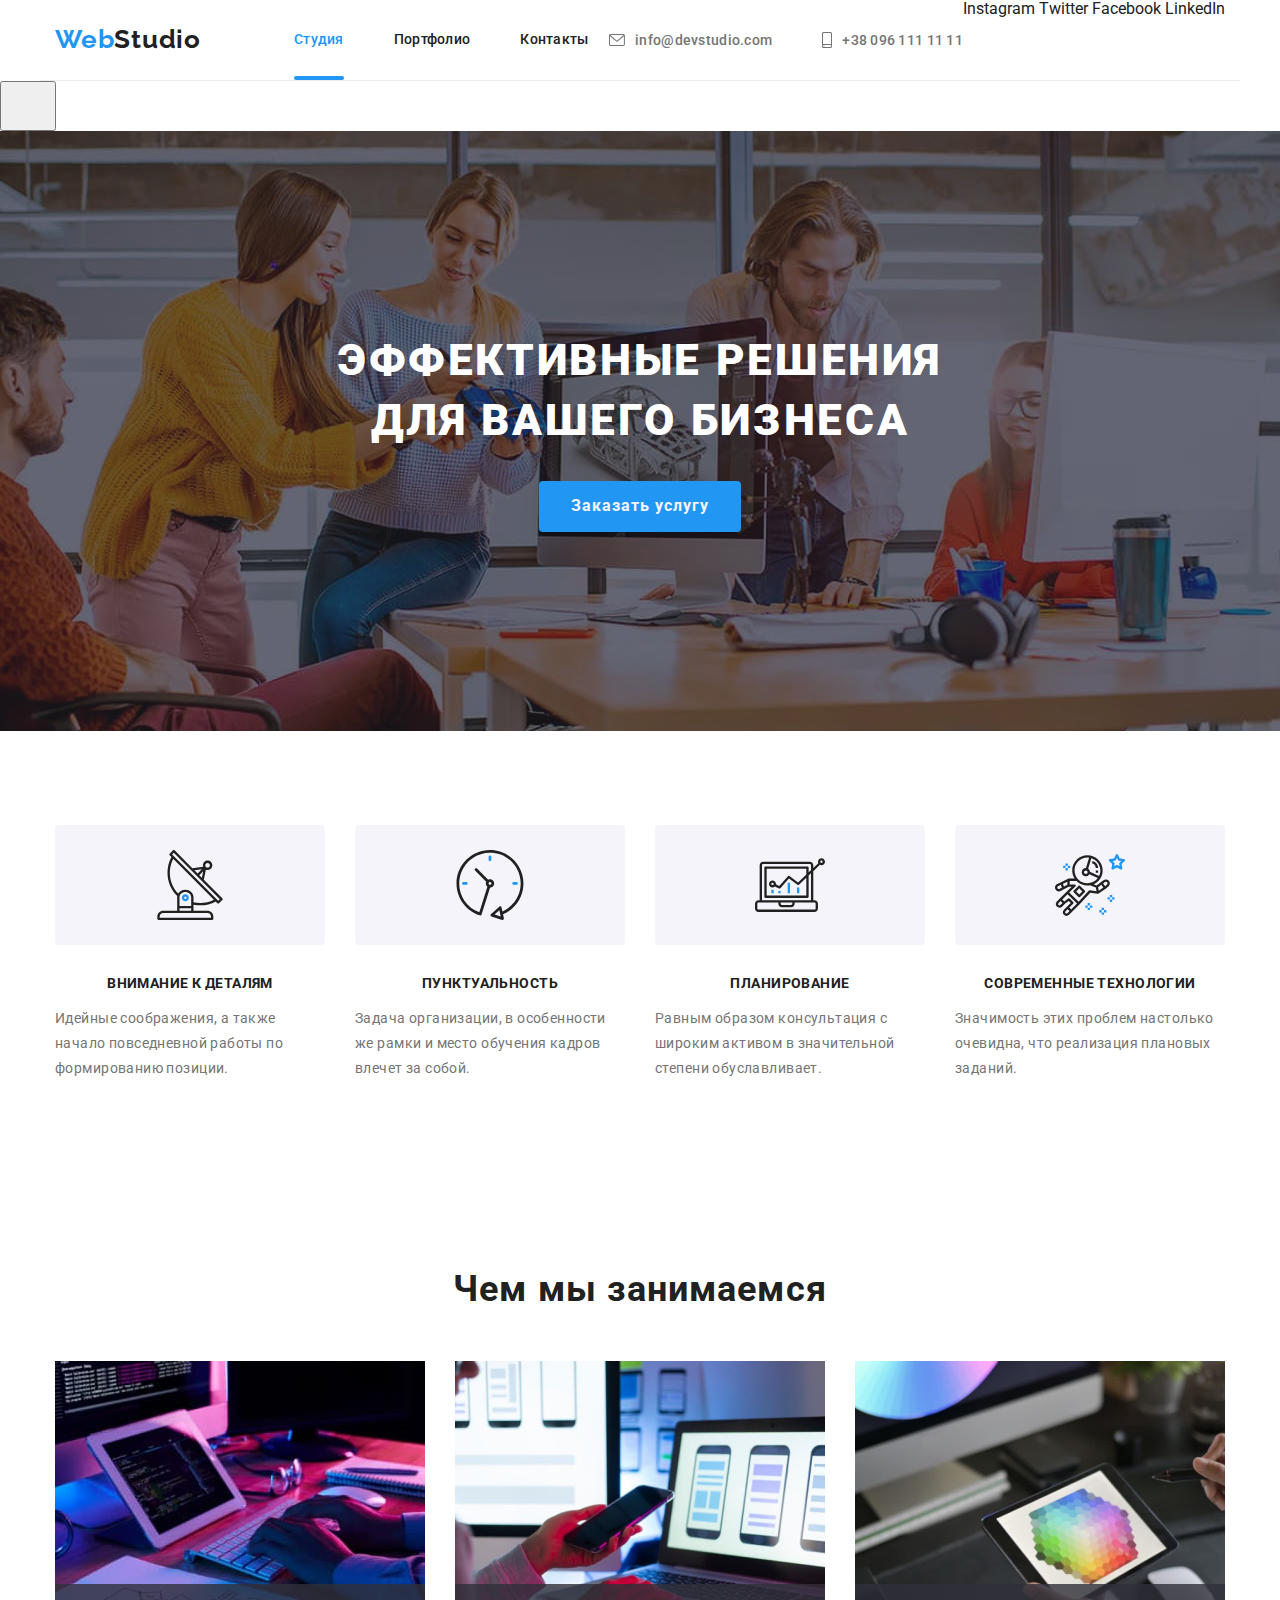
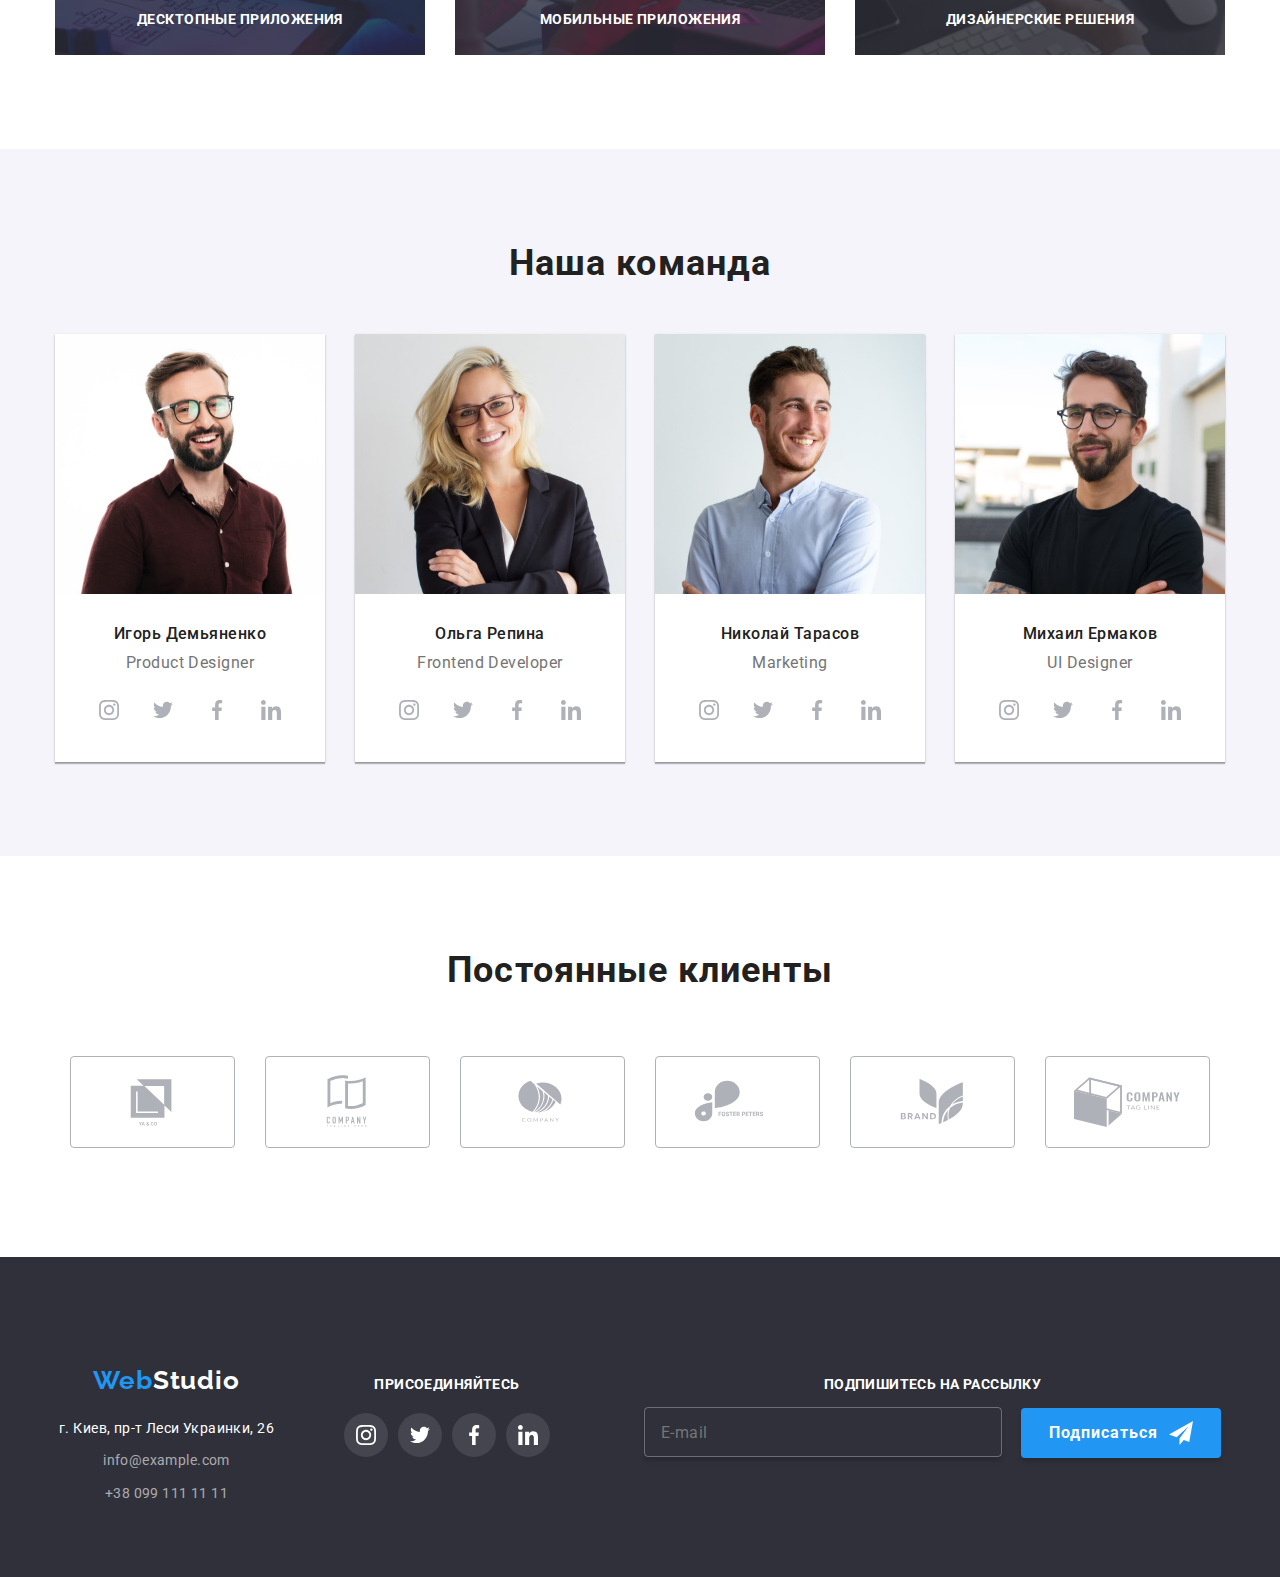
==== commit f6bcd43f: "add 320" ====
--- a/index.html
+++ b/index.html
@@ -22,6 +22,7 @@
     <div class="container page-header">
       <nav class="menu">
         <a href="./index.html" class="menu__logo"><span class="menu__logoweb">Web</span>Studio</a>
+        <div class="menu-container" id="menu-container" data-menu>
         <ul class="menu__site-nav list">
           <li class="menu__item">
             <a href="./index.html" class="link current menu__navigation">Студия</a>
@@ -48,6 +49,26 @@
             </svg>+38 096 111 11 11</a>
         </li>
       </ul>
+      <div class="header-socials">
+        <a class="header-socials__link" href="https://www.instagram.com/">Instagram</a>
+        <a class="header-socials__link" href="https://twitter.com/">Twitter</a>
+        <a class="header-socials__link" href="https://www.facebook.com/">Facebook</a>
+        <a class="header-socials__link" href="https://www.linkedin.com/">LinkedIn</a>
+      </div>
+    </div>
+    <button
+          type="button"
+          class="menu-button"
+          aria-label="переключатель мобильного меню"
+          aria-controls="menu-container"
+          aria-expanded="false"
+          data-menu-button
+        >
+          <svg width="40" height="40">
+            <use class="icon-menu" href="./images/icons.svg#icon-menu"></use>
+            <use class="icon-cross" href="./images/icons.svg#icon-cross"></use>
+          </svg>
+        </button>
     </div>
   </header>
   <main>
@@ -116,12 +137,12 @@
 
     <!--что делаем-->
     <section class="work section">
-      <div class="container">
+      <div class=" work-mobile container">
         <h2 class="subhead">Чем мы занимаемся</h2>
         <ul class="list-subhead">
           <li>
             <div class="back-fone">
-              <img width="370" height="294" src="./images/img1.jpg" alt="написання коду" />
+              <img width="370" height="294" src="./images/img1-370.jpg" alt="написання коду" />
               <div>
                 <p class="text-fone">Десктопные приложения</p>
               </div>
--- a/css/main.min.css
+++ b/css/main.min.css
@@ -1 +1 @@
-:root{--color-accent: #2196f3;--color-text: #212121;--color-contact: #757575;--color-wite: #ffffff;--color-contrast: #2f303a;--color-button: #f5f4fa;--font-family: "Roboto";--color-border: #ececec;--color-li-portfolio: #eeeeee;--color-box: rgba(47, 48, 58, 0.4);--color-link-footer: rgba(255, 255, 255, 0.6);--color-icon: #afb1b8;--color-icon-footer: rgba(255, 255, 255, 0.1);--color-back-fone: rgba(47, 48, 58, 0.8)}*,::before,::after{-webkit-box-sizing:border-box;box-sizing:border-box}html{line-height:1.15;-webkit-text-size-adjust:100%;-moz-tab-size:4;-o-tab-size:4;tab-size:4}body{margin:0;font-family:system-ui,-apple-system,"Segoe UI",Roboto,Helvetica,Arial,sans-serif,"Apple Color Emoji","Segoe UI Emoji"}hr{height:0;color:inherit}abbr[title]{-webkit-text-decoration:underline dotted;text-decoration:underline dotted}b,strong{font-weight:bolder}code,kbd,samp,pre{font-family:ui-monospace,SFMono-Regular,Consolas,"Liberation Mono",Menlo,monospace;font-size:1em}small{font-size:80%}sub,sup{font-size:75%;line-height:0;position:relative;vertical-align:baseline}sub{bottom:-0.25em}sup{top:-0.5em}table{text-indent:0;border-color:inherit}button,input,optgroup,select,textarea{font-family:inherit;font-size:100%;line-height:1.15;margin:0}button,select{text-transform:none}button,[type=button],[type=reset],[type=submit]{-webkit-appearance:button}::-moz-focus-inner{border-style:none;padding:0}:-moz-focusring{outline:1px dotted ButtonText}:-moz-ui-invalid{box-shadow:none}legend{padding:0}progress{vertical-align:baseline}::-webkit-inner-spin-button,::-webkit-outer-spin-button{height:auto}[type=search]{-webkit-appearance:textfield;outline-offset:-2px}::-webkit-search-decoration{-webkit-appearance:none}::-webkit-file-upload-button{-webkit-appearance:button;font:inherit}summary{display:list-item}html{-webkit-box-sizing:border-box;box-sizing:border-box}*,*::after,*::before{-webkit-box-sizing:inherit;box-sizing:inherit}h1,h2,h3,h4,h5,h6,p{margin-top:0}a{text-decoration:none;color:inherit}.list{list-style:none;padding-left:0;margin:0}.link{text-decoration:none;color:inherit}img{display:block;max-width:100%;height:auto}address{font-style:normal}body{font-family:"Roboto";background-color:var(--color-wite);color:var(--color-text);font-size:16px}.visually-hidden{position:absolute;width:1px;height:1px;margin:-1px;border:0;padding:0;white-space:nowrap;-webkit-clip-path:inset(100%);clip-path:inset(100%);clip:rect(0 0 0 0);overflow:hidden}.backdrop.is-hidden{visibility:hidden;opacity:0;pointer-events:none}.section{padding-top:94px;padding-bottom:94px}.container{width:1200px;margin-left:auto;margin-right:auto;padding-left:15px;padding-right:15px}.modal-title.title{text-align:center;font-size:20px;line-height:1.15;letter-spacing:.03em}.modal{position:absolute;top:50%;left:50%;-webkit-transform:translate(-50%, -50%);transform:translate(-50%, -50%);min-width:528px;min-height:581px;background:var(--color-wite);-webkit-box-shadow:0px 1px 3px rgba(0,0,0,.12),0px 1px 1px rgba(0,0,0,.14),0px 2px 1px rgba(0,0,0,.2);box-shadow:0px 1px 3px rgba(0,0,0,.12),0px 1px 1px rgba(0,0,0,.14),0px 2px 1px rgba(0,0,0,.2);border-radius:4px}.button-modal{position:absolute;top:8px;right:8px;width:30px;height:30px;border:1px solid rgba(0,0,0,.1);border-radius:50%;background-color:var(--color-wite);cursor:pointer}.form-field-button{cursor:pointer;color:var(--color-button);background-color:var(--color-accent);font-weight:700;font-size:16px;line-height:1.9;border-radius:4px;-webkit-box-shadow:0px 4px 4px rgba(0,0,0,.15);box-shadow:0px 4px 4px rgba(0,0,0,.15);margin-left:auto;margin-right:auto;padding-left:52px;padding-right:52px;padding-top:10px;padding-bottom:10px;border:0px;display:-webkit-box;display:-ms-flexbox;display:flex;letter-spacing:.06em;-webkit-transition-property:background-color;transition-property:background-color;-webkit-transition-duration:250ms;transition-duration:250ms;-webkit-transition-timing-function:cubic-bezier(0.4, 0, 0.2, 1);transition-timing-function:cubic-bezier(0.4, 0, 0.2, 1)}.button-modal-close:hover,.button-modal-close:focus{fill:var(--color-accent)}.button-modal-close{-webkit-transition:250ms cubic-bezier(0.4, 0, 0.2, 1);transition:250ms cubic-bezier(0.4, 0, 0.2, 1)}.modal-inner{padding:40px}.modal-title{margin-bottom:12px}.checkbox{display:-webkit-box;display:-ms-flexbox;display:flex;-webkit-box-pack:center;-ms-flex-pack:center;justify-content:center}.checkbox-text{font-size:14px;line-height:1.7;letter-spacing:.03em;color:var(--color-contact)}.checkbox-label{line-height:1.71;display:-webkit-box;display:-ms-flexbox;display:flex;-webkit-box-align:center;-ms-flex-align:center;align-items:center;-webkit-box-pack:center;-ms-flex-pack:center;justify-content:center}.checkbox-input{position:absolute;width:1px;height:1px;margin:-1px;border:0;padding:0;white-space:nowrap;-webkit-clip-path:inset(100%);clip-path:inset(100%);clip:rect(0 0 0 0);overflow:hidden}.checkbox-icon{margin-right:8px;border:2px solid var(--color-text);border-radius:3px;width:15px;height:15px;-webkit-transition:250ms cubic-bezier(0.4, 0, 0.2, 1);transition:250ms cubic-bezier(0.4, 0, 0.2, 1)}.checkbox-input:checked+.checkbox-icon{background-origin:border-box;background-image:url(../images/icons/Check-box.svg);background-position:center;background-size:cover;border:none;background-color:var(--color-accent)}.link-modal{font-weight:400;font-size:14px;line-height:1.74;letter-spacing:.03em;color:var(--color-accent);margin-left:4px}.form-field{margin-bottom:10px}.form-field-mmargin{margin-bottom:20px}.form-field-label{display:block;margin-bottom:4px;font-size:12px;line-height:1.16;letter-spacing:.01em;color:var(--color-contact)}.form-field-input{display:block;width:100%;height:40px;padding-left:42px;border:1px solid rgba(33,33,33,.2);border-radius:4px;color:var(--color-text);-webkit-transition:border,250ms cubic-bezier(0.4, 0, 0.2, 1);transition:border,250ms cubic-bezier(0.4, 0, 0.2, 1)}.form-field-input:focus+.form-field-icon{fill:var(--color-accent)}.form-field-inner{position:relative}.form-field-input:focus-visible{outline:1px solid var(--color-accent)}.form-field-icon{position:absolute;top:14px;width:12px;height:12px;-webkit-transform:translatex(125%);transform:translatex(125%);-webkit-transition-duration:250ms;transition-duration:250ms;-webkit-transition-timing-function:cubic-bezier(0.4, 0, 0.2, 1);transition-timing-function:cubic-bezier(0.4, 0, 0.2, 1)}.form-field-textarea{display:block;width:100%;margin-bottom:20px;padding:12px 16px;height:120px;border:1px solid rgba(33,33,33,.2);border-radius:4px;color:var(--color-text);resize:none;-webkit-transition-duration:250ms;transition-duration:250ms;-webkit-transition-timing-function:cubic-bezier(0.4, 0, 0.2, 1);transition-timing-function:cubic-bezier(0.4, 0, 0.2, 1)}.form-field-textarea:focus-visible{outline:1px solid var(--color-accent)}.terms-conditions{margin-bottom:30px}.button{cursor:pointer;color:var(--color-button);background-color:var(--color-accent);font-weight:700;font-size:16px;line-height:1.9;border-radius:4px;-webkit-box-shadow:0px 4px 4px rgba(0,0,0,.15);box-shadow:0px 4px 4px rgba(0,0,0,.15);margin-left:auto;margin-right:auto;padding-left:32px;padding-right:32px;padding-top:10px;padding-bottom:10px;border:0px;display:-webkit-box;display:-ms-flexbox;display:flex;letter-spacing:.06em;-webkit-transition-property:background-color;transition-property:background-color;-webkit-transition-duration:250ms;transition-duration:250ms;-webkit-transition-timing-function:cubic-bezier(0.4, 0, 0.2, 1);transition-timing-function:cubic-bezier(0.4, 0, 0.2, 1)}.button:hover,.button:focus{background-color:var(--color-text);color:var(--color-button)}.button:active{background-color:var(--color-text)}.list-nav{display:-webkit-box;display:-ms-flexbox;display:flex;-webkit-box-pack:center;-ms-flex-pack:center;justify-content:center;margin-bottom:50px}.portfolio-buttons{color:var(--color-text);background-color:var(--color-button);cursor:pointer;border:none;border-radius:4px;font-weight:500;font-size:16px;line-height:1.8;letter-spacing:.03em;padding:6px 22px 6px 22px;-webkit-transition-property:background-color,color,-webkit-box-shadow;transition-property:background-color,color,-webkit-box-shadow;transition-property:background-color,color,box-shadow;transition-property:background-color,color,box-shadow,-webkit-box-shadow;-webkit-transition-duration:250ms;transition-duration:250ms;-webkit-transition-timing-function:cubic-bezier(0.4, 0, 0.2, 1);transition-timing-function:cubic-bezier(0.4, 0, 0.2, 1)}.list-nav .button-menu:not(:last-child){margin-right:8px}.portfolio-buttons:hover,.portfolio-buttons:focus{background-color:var(--color-accent);color:var(--color-wite);-webkit-box-shadow:0px 3px 1px rgba(0,0,0,.1),0px 1px 2px rgba(0,0,0,.08),0px 2px 2px rgba(0,0,0,.12);box-shadow:0px 3px 1px rgba(0,0,0,.1),0px 1px 2px rgba(0,0,0,.08),0px 2px 2px rgba(0,0,0,.12);border-radius:4px}.portfolio-buttons:active{background-color:var(--color-accent);color:var(--color-wite);background-color:var(--color-wite);-webkit-box-shadow:0px 3px 1px rgba(0,0,0,.1),0px 1px 2px rgba(0,0,0,.08),0px 2px 2px rgba(0,0,0,.12);box-shadow:0px 3px 1px rgba(0,0,0,.1),0px 1px 2px rgba(0,0,0,.08),0px 2px 2px rgba(0,0,0,.12);border-radius:4px}.portfolio-buttons.active{background-color:var(--color-accent);color:var(--color-wite)}.hero-title{color:var(--color-wite);width:696px;font-weight:900;font-size:44px;line-height:1.36;text-transform:uppercase;letter-spacing:.06em;text-align:center;margin-top:0;margin-bottom:30px;display:block;margin-left:auto;margin-right:auto}.title-portfolio{font-size:18px;line-height:2;margin-bottom:0px;letter-spacing:.06em;color:var(--color-text)}.page-header{border-bottom:1px solid var(--color-border)}.page-header{display:-webkit-box;display:-ms-flexbox;display:flex}.menu{display:-webkit-box;display:-ms-flexbox;display:flex;-webkit-box-align:center;-ms-flex-align:center;align-items:center}.menu__logo{color:var(--color-text);font-family:"Raleway";font-weight:700;font-size:26px;line-height:1.2;letter-spacing:.03em;margin-right:93px}.menu__logoweb{color:var(--color-accent)}.menu__site-nav{display:-webkit-box;display:-ms-flexbox;display:flex}.menu__item:not(:last-child){margin-right:50px}.menu .menu_list .list.menu__item+.menu__item{margin-right:40px}.menu__navigation{display:-webkit-box;display:-ms-flexbox;display:flex;padding-top:32px;padding-bottom:32px;font-family:"Roboto";font-weight:500;font-size:14px;line-height:1.14;letter-spacing:.02em;-webkit-transition-property:color;transition-property:color;-webkit-transition-duration:250ms;transition-duration:250ms;-webkit-transition-timing-function:cubic-bezier(0.4, 0, 0.2, 1);transition-timing-function:cubic-bezier(0.4, 0, 0.2, 1)}.current{color:var(--color-accent)}.current .current .menu__navigation{position:relative;color:var(--color-accent)}.current.menu__navigation::after{content:"";width:100%;height:4px;border-radius:2px;background-color:var(--color-accent);position:absolute;bottom:0;left:0}.current.menu__navigation{position:relative;color:var(--color-accent)}.current.menu__navigation::after{content:"";width:100%;height:4px;border-radius:2px;background-color:var(--color-accent);position:absolute;bottom:0;left:0}.contact{display:-webkit-box;display:-ms-flexbox;display:flex;margin-left:auto}.contact__item:not(:last-child){margin-right:50px}.contact__link-gray{display:-webkit-box;display:-ms-flexbox;display:flex;-webkit-box-align:center;-ms-flex-align:center;align-items:center;font-weight:500;font-size:14px;letter-spacing:.02em;padding-top:32px;padding-bottom:32px;color:var(--color-contact);-webkit-transition-property:color;transition-property:color;-webkit-transition-duration:250ms;transition-duration:250ms;-webkit-transition-timing-function:cubic-bezier(0.4, 0, 0.2, 1);transition-timing-function:cubic-bezier(0.4, 0, 0.2, 1)}.contact__link-gray:hover,.contact :focus{color:var(--color-accent)}.contact__icon-email{width:16px;height:12px;margin-right:10px;fill:currentColor}.contact__icon-tel{width:10px;height:16px;margin-right:10px;fill:currentColor}.footer{background-color:var(--color-contrast);text-decoration:none;padding-top:60px;padding-bottom:60px}.footer .logo{margin-right:0px}.footer-list{display:-webkit-box;display:-ms-flexbox;display:flex;-webkit-box-align:baseline;-ms-flex-align:baseline;align-items:baseline}.adress-div{margin-right:70px}.logo-footer{font-family:"Raleway";font-weight:700;font-size:26px;line-height:1.2;color:var(--color-wite);text-decoration:none;letter-spacing:.03em}.logo-web{color:var(--color-accent)}.footer-adress{color:var(--color-wite);font-size:14px;line-height:1.7;letter-spacing:.03em;text-decoration:none}.list-footer{margin-top:20px}.link-footer{color:var(--color-link-footer);font-family:"Roboto";font-size:14px;line-height:1.7;letter-spacing:.03em;text-decoration:none;-webkit-transition-property:color;transition-property:color;-webkit-transition-duration:250ms;transition-duration:250ms;-webkit-transition-timing-function:cubic-bezier(0.4, 0, 0.2, 1);transition-timing-function:cubic-bezier(0.4, 0, 0.2, 1)}.link-footer:hover,:focus{color:var(--color-accent)}.list-footer .footer-li+.footer-li{margin-top:9px}.title-footer{font-family:"Roboto";font-style:normal;font-weight:700;font-size:14px;line-height:1.14;letter-spacing:.03em;text-transform:uppercase;color:var(--color-wite);margin-bottom:20px}.list-social-footer{display:-webkit-box;display:-ms-flexbox;display:flex;-webkit-box-align:center;-ms-flex-align:center;align-items:center;-webkit-box-pack:center;-ms-flex-pack:center;justify-content:center}.social-icon-footer{display:-webkit-box;display:-ms-flexbox;display:flex;-webkit-box-align:center;-ms-flex-align:center;align-items:center;-webkit-box-pack:center;-ms-flex-pack:center;justify-content:center}.social-icon-footer:not(:last-child){margin-right:10px}.social-footer{max-width:100%;height:auto;width:44px;height:44px;display:-webkit-box;display:-ms-flexbox;display:flex;-webkit-box-align:center;-ms-flex-align:center;align-items:center;-webkit-box-pack:center;-ms-flex-pack:center;justify-content:center;border-radius:50%;-webkit-transition-property:background-color;transition-property:background-color;-webkit-transition-duration:250ms;transition-duration:250ms;-webkit-transition-timing-function:cubic-bezier(0.4, 0, 0.2, 1);transition-timing-function:cubic-bezier(0.4, 0, 0.2, 1)}.social-footer:hover{background-color:var(--color-accent)}.social-footer:focus{background-color:var(--color-accent)}.social-svg-footer{width:44px;height:44px;fill:var(--color-wite);background-color:var(--color-icon-footer);border-radius:50%;color:currentColor}.form-footer{margin-left:92px}.form-title-footer{font-weight:700;font-size:14px;line-height:1.14;letter-spacing:.03em;text-transform:uppercase;color:var(--color-wite)}.fofrm-footer-label{width:358px;height:50px;background-color:var(--color-contrast);-webkit-box-shadow:0px 4px 4px 0px rgba(0,0,0,.15);box-shadow:0px 4px 4px 0px rgba(0,0,0,.15);border:1px solid rgba(255,255,255,.3);border-radius:4px;font-family:Roboto;line-height:1.25;letter-spacing:.03em;color:var(--color-wite);padding:15px 16px}.button-footer{cursor:pointer;display:-webkit-inline-box;display:-ms-inline-flexbox;display:inline-flex;-webkit-box-align:center;-ms-flex-align:center;align-items:center;-webkit-box-pack:justify;-ms-flex-pack:justify;justify-content:space-between;margin-left:15px;width:200px;height:50px;text-align:center;padding:10px 28px;background:#2196f3;-webkit-box-shadow:0px 4px 4px rgba(0,0,0,.15);box-shadow:0px 4px 4px rgba(0,0,0,.15);border-radius:4px;border:none;font-weight:700;line-height:1.88;letter-spacing:.06em;color:var(--color-wite);-webkit-transition-duration:250ms;transition-duration:250ms;-webkit-transition-timing-function:cubic-bezier(0.4, 0, 0.2, 1);transition-timing-function:cubic-bezier(0.4, 0, 0.2, 1)}.send-footer{width:24px;height:24px;fill:var(--color-wite)}.button-footer:hover,.button-footer:focus{background-color:var(--color-text)}.list-subhead{padding-left:0px;-webkit-box-pack:justify;-ms-flex-pack:justify;justify-content:space-between;list-style:none;margin:0;display:-webkit-box;display:-ms-flexbox;display:flex}.back-fone{position:relative}.text-fone{position:absolute;bottom:0;left:0;width:100%;padding-top:27px;padding-bottom:27px;margin-bottom:0;text-transform:uppercase;color:var(--color-wite);background-color:var(--color-back-fone);font-size:14px;font-weight:700;letter-spacing:.03em;text-align:center}.advantage{padding-top:94px}.advantage-site{display:-webkit-box;display:-ms-flexbox;display:flex}.advantage-site .advantage-text:not(:last-child){margin-right:30px}.advantage-text{width:270px}.title-advantage{font-size:14px;line-height:1.15;letter-spacing:.03em;text-transform:uppercase}.text{color:var(--color-contact);font-size:14px;line-height:1.8;margin-bottom:0px;letter-spacing:.03em}.fone-icon{display:-webkit-box;display:-ms-flexbox;display:flex;-webkit-box-pack:center;-ms-flex-pack:center;justify-content:center;-webkit-box-align:center;-ms-flex-align:center;align-items:center;height:120px;background:var(--color-button);border-radius:4px;margin-bottom:30px}.icon{width:70px;height:70px;fill:#212121}.work{padding-top:0}.team{background-color:var(--color-button)}.container.team{background-color:var(--color-button)}.subhead{font-size:36px;line-height:1.15;text-align:center;letter-spacing:.03em;margin-bottom:50px}.subhead-team{font-size:36px;line-height:1.15;text-align:center;letter-spacing:.03em;margin-bottom:50px}.list-team{padding-left:0px;-webkit-box-pack:justify;-ms-flex-pack:justify;justify-content:space-between;margin:0;display:-webkit-box;display:-ms-flexbox;display:flex}.stone{padding-top:30px;padding-bottom:30px;width:270px;background-color:var(--color-wite)}.team-li{text-align:center;list-style:none;-webkit-box-shadow:0px 1px 3px rgba(0,0,0,.12),0px 1px 1px rgba(0,0,0,.14),0px 2px 1px rgba(0,0,0,.2);box-shadow:0px 1px 3px rgba(0,0,0,.12),0px 1px 1px rgba(0,0,0,.14),0px 2px 1px rgba(0,0,0,.2)}.name{font-weight:500;color:var(--color-text);letter-spacing:.03em;font-size:16px;line-height:1.19;margin-bottom:10px}.text-team{color:var(--color-contact);font-size:16px;line-height:1.19;text-align:center;letter-spacing:.03em;margin-bottom:16px}.list-social{display:-webkit-box;display:-ms-flexbox;display:flex;-webkit-box-align:center;-ms-flex-align:center;align-items:center;-webkit-box-pack:center;-ms-flex-pack:center;justify-content:center}.social-icon{display:-webkit-box;display:-ms-flexbox;display:flex;-webkit-box-align:center;-ms-flex-align:center;align-items:center;-webkit-box-pack:center;-ms-flex-pack:center;justify-content:center}.social-icon:not(:last-child){margin-right:10px}.social{max-width:100%;height:auto;width:44px;height:44px;display:-webkit-box;display:-ms-flexbox;display:flex;-webkit-box-align:center;-ms-flex-align:center;align-items:center;-webkit-box-pack:center;-ms-flex-pack:center;justify-content:center;border-radius:50%;fill:var(--color-icon);-webkit-transition-property:background-color,fill;transition-property:background-color,fill;-webkit-transition-duration:250ms;transition-duration:250ms;-webkit-transition-timing-function:cubic-bezier(0.4, 0, 0.2, 1);transition-timing-function:cubic-bezier(0.4, 0, 0.2, 1)}.social-svg{width:44px;height:44px;color:currentColor}.social:hover{background-color:var(--color-accent);fill:var(--color-wite)}.social:focus{background-color:var(--color-accent);fill:var(--color-wite)}.subhead-clients{font-size:36px;line-height:1.15;text-align:center;letter-spacing:.03em;margin-bottom:50px}.list-clients{display:-webkit-box;display:-ms-flexbox;display:flex;-webkit-box-pack:justify;-ms-flex-pack:justify;justify-content:space-between}.clients-link{width:170px;height:92px;display:-webkit-box;display:-ms-flexbox;display:flex;-webkit-box-align:center;-ms-flex-align:center;align-items:center;-webkit-box-pack:center;-ms-flex-pack:center;justify-content:center;border:1px solid #afb1b8;border-radius:4px;color:var(--color-icon);-webkit-transition-property:color,border-color;transition-property:color,border-color;-webkit-transition-duration:250ms;transition-duration:250ms;-webkit-transition-timing-function:cubic-bezier(0.4, 0, 0.2, 1);transition-timing-function:cubic-bezier(0.4, 0, 0.2, 1)}.clients-icon{width:106px;height:60px;fill:currentColor}.clients-link:hover,.client-link :focus{color:var(--color-accent);border-color:var(--color-accent)}.hero{background-color:var(--color-contrast);text-align:center;padding-top:200px;padding-bottom:200px}.overlay{max-width:1600px;height:600px;margin-left:auto;margin-right:auto;background-size:cover;background-position:center;background-image:-webkit-gradient(linear, left top, right top, from(var(--color-box)), to(var(--color-box))),url(../images/imgfone.jpg);background-image:linear-gradient(to right, var(--color-box), var(--color-box)),url(../images/imgfone.jpg)}.list-img{display:-webkit-box;display:-ms-flexbox;display:flex;list-style:none;-ms-flex-wrap:wrap;flex-wrap:wrap}.limit{padding-top:20px;padding-bottom:20px;padding-left:24px;padding-right:24px}.img-item{border:1px solid var(--color-li-portfolio)}.img-item{width:calc((100% - 60px)/3)}.img-item:not(:nth-child(3n)){margin-right:30px}.img-item:not(:nth-last-child(-n+3)){margin-bottom:30px}.border-shadow{display:block;-webkit-transition-property:-webkit-box-shadow;transition-property:-webkit-box-shadow;transition-property:box-shadow;transition-property:box-shadow, -webkit-box-shadow;-webkit-transition-duration:250ms;transition-duration:250ms;-webkit-transition-timing-function:cubic-bezier(0.4, 0, 0.2, 1);transition-timing-function:cubic-bezier(0.4, 0, 0.2, 1)}.border-shadow:hover,.border-shadow:focus{-webkit-box-shadow:0px 1px 1px rgba(0,0,0,.12),0px 4px 4px rgba(0,0,0,.06),1px 4px 6px rgba(0,0,0,.16);box-shadow:0px 1px 1px rgba(0,0,0,.12),0px 4px 4px rgba(0,0,0,.06),1px 4px 6px rgba(0,0,0,.16)}.card-shadow{position:relative;overflow:hidden}.card-text{position:absolute;top:0;left:0;font-size:18px;line-height:1.55;color:var(--color-wite);letter-spacing:.03em;padding:63px 24px;margin-bottom:0;-webkit-transform:translateY(100%);transform:translateY(100%);background-color:rgba(33,150,243,.9);-webkit-transition:-webkit-transform 250ms cubic-bezier(0.4, 0, 0.2, 1);transition:-webkit-transform 250ms cubic-bezier(0.4, 0, 0.2, 1);transition:transform 250ms cubic-bezier(0.4, 0, 0.2, 1);transition:transform 250ms cubic-bezier(0.4, 0, 0.2, 1), -webkit-transform 250ms cubic-bezier(0.4, 0, 0.2, 1)}.border-shadow:hover .card-text,.border-shadow:focus .card-text{-webkit-transform:translateY(0);transform:translateY(0)}.benefits{font-weight:700;font-size:2;text-decoration:none}.link-portfolio{color:var(--color-contact);margin-bottom:0px;margin-top:4px;font-size:16px;line-height:1.9;letter-spacing:.03em}.backdrop{position:fixed;width:100%;height:100%;left:50%;top:50%;-webkit-transform:translate(-50%, -50%);transform:translate(-50%, -50%);background:rgba(0,0,0,.2);opacity:1;-webkit-transition:opacity 250ms cubic-bezier(0.4, 0, 0.2, 1),visibility 250ms cubic-bezier(0.4, 0, 0.2, 1),-webkit-transform 250ms cubic-bezier(0.4, 0, 0.2, 1);transition:opacity 250ms cubic-bezier(0.4, 0, 0.2, 1),visibility 250ms cubic-bezier(0.4, 0, 0.2, 1),-webkit-transform 250ms cubic-bezier(0.4, 0, 0.2, 1);transition:opacity 250ms cubic-bezier(0.4, 0, 0.2, 1),visibility 250ms cubic-bezier(0.4, 0, 0.2, 1),transform 250ms cubic-bezier(0.4, 0, 0.2, 1);transition:opacity 250ms cubic-bezier(0.4, 0, 0.2, 1),visibility 250ms cubic-bezier(0.4, 0, 0.2, 1),transform 250ms cubic-bezier(0.4, 0, 0.2, 1),-webkit-transform 250ms cubic-bezier(0.4, 0, 0.2, 1)}/*# sourceMappingURL=main.min.css.map */+:root{--color-accent: #2196f3;--color-text: #212121;--color-contact: #757575;--color-wite: #ffffff;--color-contrast: #2f303a;--color-button: #f5f4fa;--font-family: "Roboto";--color-border: #ececec;--color-li-portfolio: #eeeeee;--color-box: rgba(47, 48, 58, 0.4);--color-link-footer: rgba(255, 255, 255, 0.6);--color-icon: #afb1b8;--color-icon-footer: rgba(255, 255, 255, 0.1);--color-back-fone: rgba(47, 48, 58, 0.8)}*,::before,::after{-webkit-box-sizing:border-box;box-sizing:border-box}html{line-height:1.15;-webkit-text-size-adjust:100%;-moz-tab-size:4;-o-tab-size:4;tab-size:4}body{margin:0;font-family:system-ui,-apple-system,"Segoe UI",Roboto,Helvetica,Arial,sans-serif,"Apple Color Emoji","Segoe UI Emoji"}hr{height:0;color:inherit}abbr[title]{-webkit-text-decoration:underline dotted;text-decoration:underline dotted}b,strong{font-weight:bolder}code,kbd,samp,pre{font-family:ui-monospace,SFMono-Regular,Consolas,"Liberation Mono",Menlo,monospace;font-size:1em}small{font-size:80%}sub,sup{font-size:75%;line-height:0;position:relative;vertical-align:baseline}sub{bottom:-0.25em}sup{top:-0.5em}table{text-indent:0;border-color:inherit}button,input,optgroup,select,textarea{font-family:inherit;font-size:100%;line-height:1.15;margin:0}button,select{text-transform:none}button,[type=button],[type=reset],[type=submit]{-webkit-appearance:button}::-moz-focus-inner{border-style:none;padding:0}:-moz-focusring{outline:1px dotted ButtonText}:-moz-ui-invalid{box-shadow:none}legend{padding:0}progress{vertical-align:baseline}::-webkit-inner-spin-button,::-webkit-outer-spin-button{height:auto}[type=search]{-webkit-appearance:textfield;outline-offset:-2px}::-webkit-search-decoration{-webkit-appearance:none}::-webkit-file-upload-button{-webkit-appearance:button;font:inherit}summary{display:list-item}html{-webkit-box-sizing:border-box;box-sizing:border-box}*,*::after,*::before{-webkit-box-sizing:inherit;box-sizing:inherit}h1,h2,h3,h4,h5,h6,p{margin-top:0}a{text-decoration:none;color:inherit}.list{list-style:none;padding-left:0;margin:0}.link{text-decoration:none;color:inherit}img{display:block;max-width:100%;height:auto}address{font-style:normal}body{font-family:"Roboto";background-color:var(--color-wite);color:var(--color-text);font-size:16px}.visually-hidden{position:absolute;width:1px;height:1px;margin:-1px;border:0;padding:0;white-space:nowrap;-webkit-clip-path:inset(100%);clip-path:inset(100%);clip:rect(0 0 0 0);overflow:hidden}.backdrop.is-hidden{visibility:hidden;opacity:0;pointer-events:none}.section{padding-top:60px;padding-bottom:60px}@media screen and (min-width: 768px){.section{padding-top:94px;padding-bottom:94px}}.container{margin-left:auto;margin-right:auto;padding-left:15px;padding-right:15px}@media screen and (min-width: 480px){.container{width:480px;margin-left:auto;margin-right:auto;padding-left:15px;padding-right:15px}}@media screen and (min-width: 768px){.container{width:768px;margin-left:auto;margin-right:auto;padding-left:15px;padding-right:15px}}@media screen and (min-width: 1200px){.container{width:1200px;margin-left:auto;margin-right:auto;padding-left:15px;padding-right:15px}}.modal-title.title{text-align:center;font-size:20px;line-height:1.15;letter-spacing:.03em}.modal{position:absolute;top:50%;left:50%;-webkit-transform:translate(-50%, -50%);transform:translate(-50%, -50%);min-width:528px;min-height:581px;background:var(--color-wite);-webkit-box-shadow:0px 1px 3px rgba(0,0,0,.12),0px 1px 1px rgba(0,0,0,.14),0px 2px 1px rgba(0,0,0,.2);box-shadow:0px 1px 3px rgba(0,0,0,.12),0px 1px 1px rgba(0,0,0,.14),0px 2px 1px rgba(0,0,0,.2);border-radius:4px}.button-modal{position:absolute;top:8px;right:8px;width:30px;height:30px;border:1px solid rgba(0,0,0,.1);border-radius:50%;background-color:var(--color-wite);cursor:pointer}.form-field-button{cursor:pointer;color:var(--color-button);background-color:var(--color-accent);font-weight:700;font-size:16px;line-height:1.9;border-radius:4px;-webkit-box-shadow:0px 4px 4px rgba(0,0,0,.15);box-shadow:0px 4px 4px rgba(0,0,0,.15);margin-left:auto;margin-right:auto;padding-left:52px;padding-right:52px;padding-top:10px;padding-bottom:10px;border:0px;display:-webkit-box;display:-ms-flexbox;display:flex;letter-spacing:.06em;-webkit-transition-property:background-color;transition-property:background-color;-webkit-transition-duration:250ms;transition-duration:250ms;-webkit-transition-timing-function:cubic-bezier(0.4, 0, 0.2, 1);transition-timing-function:cubic-bezier(0.4, 0, 0.2, 1)}.button-modal-close:hover,.button-modal-close:focus{fill:var(--color-accent)}.button-modal-close{-webkit-transition:250ms cubic-bezier(0.4, 0, 0.2, 1);transition:250ms cubic-bezier(0.4, 0, 0.2, 1)}.modal-inner{padding:40px}.modal-title{margin-bottom:12px}.checkbox{display:-webkit-box;display:-ms-flexbox;display:flex;-webkit-box-pack:center;-ms-flex-pack:center;justify-content:center}.checkbox-text{font-size:14px;line-height:1.7;letter-spacing:.03em;color:var(--color-contact)}.checkbox-label{line-height:1.71;display:-webkit-box;display:-ms-flexbox;display:flex;-webkit-box-align:center;-ms-flex-align:center;align-items:center;-webkit-box-pack:center;-ms-flex-pack:center;justify-content:center}.checkbox-input{position:absolute;width:1px;height:1px;margin:-1px;border:0;padding:0;white-space:nowrap;-webkit-clip-path:inset(100%);clip-path:inset(100%);clip:rect(0 0 0 0);overflow:hidden}.checkbox-icon{margin-right:8px;border:2px solid var(--color-text);border-radius:3px;width:15px;height:15px;-webkit-transition:250ms cubic-bezier(0.4, 0, 0.2, 1);transition:250ms cubic-bezier(0.4, 0, 0.2, 1)}.checkbox-input:checked+.checkbox-icon{background-origin:border-box;background-image:url(../images/icons/Check-box.svg);background-position:center;background-size:cover;border:none;background-color:var(--color-accent)}.link-modal{font-weight:400;font-size:14px;line-height:1.74;letter-spacing:.03em;color:var(--color-accent);margin-left:4px}.form-field{margin-bottom:10px}.form-field-mmargin{margin-bottom:20px}.form-field-label{display:block;margin-bottom:4px;font-size:12px;line-height:1.16;letter-spacing:.01em;color:var(--color-contact)}.form-field-input{display:block;width:100%;height:40px;padding-left:42px;border:1px solid rgba(33,33,33,.2);border-radius:4px;color:var(--color-text);-webkit-transition:border,250ms cubic-bezier(0.4, 0, 0.2, 1);transition:border,250ms cubic-bezier(0.4, 0, 0.2, 1)}.form-field-input:focus+.form-field-icon{fill:var(--color-accent)}.form-field-inner{position:relative}.form-field-input:focus-visible{outline:1px solid var(--color-accent)}.form-field-icon{position:absolute;top:14px;width:12px;height:12px;-webkit-transform:translatex(125%);transform:translatex(125%);-webkit-transition-duration:250ms;transition-duration:250ms;-webkit-transition-timing-function:cubic-bezier(0.4, 0, 0.2, 1);transition-timing-function:cubic-bezier(0.4, 0, 0.2, 1)}.form-field-textarea{display:block;width:100%;margin-bottom:20px;padding:12px 16px;height:120px;border:1px solid rgba(33,33,33,.2);border-radius:4px;color:var(--color-text);resize:none;-webkit-transition-duration:250ms;transition-duration:250ms;-webkit-transition-timing-function:cubic-bezier(0.4, 0, 0.2, 1);transition-timing-function:cubic-bezier(0.4, 0, 0.2, 1)}.form-field-textarea:focus-visible{outline:1px solid var(--color-accent)}.terms-conditions{margin-bottom:30px}.button{cursor:pointer;color:var(--color-button);background-color:var(--color-accent);font-weight:700;font-size:16px;line-height:1.9;border-radius:4px;-webkit-box-shadow:0px 4px 4px rgba(0,0,0,.15);box-shadow:0px 4px 4px rgba(0,0,0,.15);margin-left:auto;margin-right:auto;padding-left:32px;padding-right:32px;padding-top:10px;padding-bottom:10px;border:0px;display:-webkit-box;display:-ms-flexbox;display:flex;letter-spacing:.06em;-webkit-transition-property:background-color;transition-property:background-color;-webkit-transition-duration:250ms;transition-duration:250ms;-webkit-transition-timing-function:cubic-bezier(0.4, 0, 0.2, 1);transition-timing-function:cubic-bezier(0.4, 0, 0.2, 1)}.button:hover,.button:focus{background-color:var(--color-text);color:var(--color-button)}.button:active{background-color:var(--color-text)}.list-nav{display:-webkit-box;display:-ms-flexbox;display:flex;-webkit-box-pack:center;-ms-flex-pack:center;justify-content:center;margin-bottom:50px}.portfolio-buttons{color:var(--color-text);background-color:var(--color-button);cursor:pointer;border:none;border-radius:4px;font-weight:500;font-size:16px;line-height:1.8;letter-spacing:.03em;padding:6px 22px 6px 22px;-webkit-transition-property:background-color,color,-webkit-box-shadow;transition-property:background-color,color,-webkit-box-shadow;transition-property:background-color,color,box-shadow;transition-property:background-color,color,box-shadow,-webkit-box-shadow;-webkit-transition-duration:250ms;transition-duration:250ms;-webkit-transition-timing-function:cubic-bezier(0.4, 0, 0.2, 1);transition-timing-function:cubic-bezier(0.4, 0, 0.2, 1)}.list-nav .button-menu:not(:last-child){margin-right:8px}.portfolio-buttons:hover,.portfolio-buttons:focus{background-color:var(--color-accent);color:var(--color-wite);-webkit-box-shadow:0px 3px 1px rgba(0,0,0,.1),0px 1px 2px rgba(0,0,0,.08),0px 2px 2px rgba(0,0,0,.12);box-shadow:0px 3px 1px rgba(0,0,0,.1),0px 1px 2px rgba(0,0,0,.08),0px 2px 2px rgba(0,0,0,.12);border-radius:4px}.portfolio-buttons:active{background-color:var(--color-accent);color:var(--color-wite);background-color:var(--color-wite);-webkit-box-shadow:0px 3px 1px rgba(0,0,0,.1),0px 1px 2px rgba(0,0,0,.08),0px 2px 2px rgba(0,0,0,.12);box-shadow:0px 3px 1px rgba(0,0,0,.1),0px 1px 2px rgba(0,0,0,.08),0px 2px 2px rgba(0,0,0,.12);border-radius:4px}.portfolio-buttons.active{background-color:var(--color-accent);color:var(--color-wite)}.hero-title{color:var(--color-wite);font-weight:900;font-size:26px;line-height:1.61;text-transform:uppercase;letter-spacing:.06em;text-align:center;margin-top:0;margin-bottom:30px;display:block;margin-left:auto;margin-right:auto}@media screen and (min-width: 768px){.hero-title{color:var(--color-wite);width:696px;font-weight:900;font-size:44px;line-height:1.36;text-transform:uppercase;letter-spacing:.06em;text-align:center;margin-top:0;margin-bottom:30px;display:block;margin-left:auto;margin-right:auto}}.title-portfolio{font-size:18px;line-height:2;margin-bottom:0px;letter-spacing:.06em;color:var(--color-text)}.page-header{border-bottom:1px solid var(--color-border)}.page-header{display:-webkit-box;display:-ms-flexbox;display:flex}.menu{display:-webkit-box;display:-ms-flexbox;display:flex;-webkit-box-align:center;-ms-flex-align:center;align-items:center;align-items:center;display:flex;font-weight:500;font-size:14px;line-height:1.15;letter-spacing:.02em}.menu__logo{color:var(--color-text);font-family:"Raleway";font-weight:700;font-size:26px;line-height:1.2;letter-spacing:.03em;margin-right:93px}@media screen and (max-width: 1199px){.menu__logo{font-size:24px}}.menu__logoweb{color:var(--color-accent)}.menu__site-nav{display:-webkit-box;display:-ms-flexbox;display:flex}.menu__site-nav{-webkit-box-align:center;-ms-flex-align:center;align-items:center;display:-webkit-box;display:-ms-flexbox;display:flex;font-weight:500;font-size:14px;line-height:1.15;letter-spacing:.02em}.menu__item:not(:last-child){margin-right:50px}.menu .menu_list .list.menu__item+.menu__item{margin-right:40px}.menu__navigation{display:-webkit-box;display:-ms-flexbox;display:flex;padding-top:32px;padding-bottom:32px;font-family:"Roboto";font-weight:500;font-size:14px;line-height:1.14;letter-spacing:.02em;-webkit-transition-property:color;transition-property:color;-webkit-transition-duration:250ms;transition-duration:250ms;-webkit-transition-timing-function:cubic-bezier(0.4, 0, 0.2, 1);transition-timing-function:cubic-bezier(0.4, 0, 0.2, 1)}.current{color:var(--color-accent)}.current .current .menu__navigation{position:relative;color:var(--color-accent)}.current.menu__navigation::after{content:"";width:100%;height:4px;border-radius:2px;background-color:var(--color-accent);position:absolute;bottom:0;left:0}.current.menu__navigation{position:relative;color:var(--color-accent)}.current.menu__navigation::after{content:"";width:100%;height:4px;border-radius:2px;background-color:var(--color-accent);position:absolute;bottom:0;left:0}.contact{display:-webkit-box;display:-ms-flexbox;display:flex;margin-left:auto}.contact__item:not(:last-child){margin-right:50px}.contact__link-gray{display:-webkit-box;display:-ms-flexbox;display:flex;-webkit-box-align:center;-ms-flex-align:center;align-items:center;font-weight:500;font-size:14px;letter-spacing:.02em;padding-top:32px;padding-bottom:32px;color:var(--color-contact);-webkit-transition-property:color;transition-property:color;-webkit-transition-duration:250ms;transition-duration:250ms;-webkit-transition-timing-function:cubic-bezier(0.4, 0, 0.2, 1);transition-timing-function:cubic-bezier(0.4, 0, 0.2, 1)}.contact__link-gray:hover,.contact :focus{color:var(--color-accent)}.contact__icon-email{width:16px;height:12px;margin-right:10px;fill:currentColor}.contact__icon-tel{width:10px;height:16px;margin-right:10px;fill:currentColor}.footer{background-color:var(--color-contrast);text-decoration:none;padding-top:60px;padding-bottom:60px;text-align:center}.footer .logo{margin-right:0px}.footer-list{-webkit-box-align:baseline;-ms-flex-align:baseline;align-items:baseline}@media screen and (min-width: 768px){.footer-list{display:-webkit-box;display:-ms-flexbox;display:flex;-webkit-box-align:baseline;-ms-flex-align:baseline;align-items:baseline;-ms-flex-wrap:wrap;flex-wrap:wrap;-webkit-box-pack:center;-ms-flex-pack:center;justify-content:center}}.adress-div{margin-bottom:60px}@media screen and (min-width: 320px){.adress-div{margin-bottom:60px;text-align:center}}@media screen and (min-width: 768px){.adress-div{margin-right:165px;margin-bottom:0}}@media screen and (min-width: 1200px){.adress-div{margin-right:70px}}.logo-footer{font-family:"Raleway";font-weight:700;font-size:26px;line-height:1.2;color:var(--color-wite);text-decoration:none;letter-spacing:.03em}.logoweb{color:var(--color-accent)}.footer-adress{color:var(--color-wite);font-size:14px;line-height:1.7;letter-spacing:.03em;text-decoration:none}.list-footer{margin-top:20px}.link-footer{color:var(--color-link-footer);font-family:"Roboto";font-size:14px;line-height:1.7;letter-spacing:.03em;text-decoration:none;-webkit-transition-property:color;transition-property:color;-webkit-transition-duration:250ms;transition-duration:250ms;-webkit-transition-timing-function:cubic-bezier(0.4, 0, 0.2, 1);transition-timing-function:cubic-bezier(0.4, 0, 0.2, 1)}.link-footer:hover,:focus{color:var(--color-accent)}.list-footer .footer-li+.footer-li{margin-top:9px}.title-footer{text-align:center;font-family:"Roboto";font-style:normal;font-weight:700;font-size:14px;line-height:1.14;letter-spacing:.03em;text-transform:uppercase;color:var(--color-wite);margin-bottom:20px}.list-social-footer{-webkit-box-pack:center;-ms-flex-pack:center;justify-content:center;display:-webkit-box;display:-ms-flexbox;display:flex;-webkit-box-align:center;-ms-flex-align:center;align-items:center;margin-bottom:60px}@media screen and (min-width: 768px){.list-social-footer{display:-webkit-box;display:-ms-flexbox;display:flex;-webkit-box-align:center;-ms-flex-align:center;align-items:center;-webkit-box-pack:center;-ms-flex-pack:center;justify-content:center}}.social-icon-footer{display:-webkit-box;display:-ms-flexbox;display:flex;-webkit-box-align:center;-ms-flex-align:center;align-items:center;-webkit-box-pack:center;-ms-flex-pack:center;justify-content:center}.social-icon-footer:not(:last-child){margin-right:10px}.social-footer{max-width:100%;height:auto;width:44px;height:44px;display:-webkit-box;display:-ms-flexbox;display:flex;-webkit-box-align:center;-ms-flex-align:center;align-items:center;-webkit-box-pack:center;-ms-flex-pack:center;justify-content:center;border-radius:50%;-webkit-transition-property:background-color;transition-property:background-color;-webkit-transition-duration:250ms;transition-duration:250ms;-webkit-transition-timing-function:cubic-bezier(0.4, 0, 0.2, 1);transition-timing-function:cubic-bezier(0.4, 0, 0.2, 1)}.social-footer:hover{background-color:var(--color-accent)}.social-footer:focus{background-color:var(--color-accent)}.social-svg-footer{width:44px;height:44px;fill:var(--color-wite);background-color:var(--color-icon-footer);border-radius:50%;color:currentColor}@media screen and (min-width: 320px){.form-footer{margin-left:0}}@media screen and (min-width: 768px){.form-footer{margin-top:60px}}@media screen and (min-width: 1200px){.form-footer{margin-left:94px}}.form-title-footer{font-weight:700;font-size:14px;line-height:1.14;letter-spacing:.03em;text-transform:uppercase;color:var(--color-wite);font-weight:700;font-size:14px;line-height:1.14;letter-spacing:.03em;text-transform:uppercase;color:var(--color-wite)}.fofrm-footer-label{width:100%;height:50px;background-color:var(--color-contrast);-webkit-box-shadow:0px 4px 4px 0px rgba(0,0,0,.15);box-shadow:0px 4px 4px 0px rgba(0,0,0,.15);border:1px solid rgba(255,255,255,.3);border-radius:4px;font-family:Roboto;line-height:1.25;letter-spacing:.03em;color:var(--color-wite);padding:15px 16px;margin-bottom:20px}@media screen and (min-width: 768px){.fofrm-footer-label{width:450px;margin:0 auto;width:100%;height:50px;background-color:rgba(0,0,0,0);-webkit-box-shadow:0px 4px 4px 0px rgba(0,0,0,.15);box-shadow:0px 4px 4px 0pxrgba 0,0,0,.15;border:1pxsolidrgba 255,255,255,.3;border-radius:4px;line-height:1.25;letter-spacing:.03em;color:var(--color-wite);padding:15px 16px;margin-bottom:20px}}@media screen and (min-width: 1200px){.fofrm-footer-label{width:358px;display:inline-block}}.button-footer{cursor:pointer;display:-webkit-inline-box;display:-ms-inline-flexbox;display:inline-flex;-webkit-box-align:center;-ms-flex-align:center;align-items:center;-webkit-box-pack:justify;-ms-flex-pack:justify;justify-content:space-between;margin-left:15px;width:200px;height:50px;text-align:center;padding:10px 28px;background:#2196f3;-webkit-box-shadow:0px 4px 4px rgba(0,0,0,.15);box-shadow:0px 4px 4px rgba(0,0,0,.15);border-radius:4px;border:none;font-weight:700;line-height:1.88;letter-spacing:.06em;color:var(--color-wite);-webkit-transition-duration:250ms;transition-duration:250ms;-webkit-transition-timing-function:cubic-bezier(0.4, 0, 0.2, 1);transition-timing-function:cubic-bezier(0.4, 0, 0.2, 1)}.send-footer{width:24px;height:24px;fill:var(--color-wite)}.button-footer:hover,.button-footer:focus{background-color:var(--color-text)}.list-subhead{padding-left:0px;-webkit-box-pack:justify;-ms-flex-pack:justify;justify-content:space-between;list-style:none;margin:0;display:-webkit-box;display:-ms-flexbox;display:flex}.back-fone{position:relative}.text-fone{position:absolute;bottom:0;left:0;width:100%;padding-top:27px;padding-bottom:27px;margin-bottom:0;text-transform:uppercase;color:var(--color-wite);background-color:var(--color-back-fone);font-size:14px;font-weight:700;letter-spacing:.03em;text-align:center}.advantage{padding-top:94px}@media screen and (min-width: 768px){.advantage-site{display:-webkit-box;display:-ms-flexbox;display:flex}}@media screen and (min-width: 768px){.advantage-site .advantage-text:not(:last-child){margin-right:30px}}@media screen and (min-width: 768px){.advantage-text{width:270px}}.title-advantage{font-size:14px;line-height:1.15;letter-spacing:.03em;text-transform:uppercase;text-align:center}@media screen and (min-width: 768px){.title-advantage{font-size:14px;line-height:1.15;letter-spacing:.03em;text-transform:uppercase}}.text{color:var(--color-contact);font-size:14px;line-height:1.8;margin-bottom:0px;letter-spacing:.03em}.fone-icon{display:-webkit-box;display:-ms-flexbox;display:flex;-webkit-box-pack:center;-ms-flex-pack:center;justify-content:center;-webkit-box-align:center;-ms-flex-align:center;align-items:center;height:120px;background:var(--color-button);border-radius:4px;margin-bottom:30px}.icon{width:70px;height:70px;fill:#212121}@media screen and (max-width: 768px){.work{display:none}}@media screen and (min-width: 768px){.worc-mobile{padding-top:0}}.team{background-color:var(--color-button)}.container.team{background-color:var(--color-button)}.subhead{font-size:36px;line-height:1.15;text-align:center;letter-spacing:.03em;margin-bottom:50px}.subhead-team{font-size:28px;line-height:1.18;text-align:center;letter-spacing:.03em;margin-bottom:50px}@media screen and (min-width: 768px){.subhead-team{font-size:36px;line-height:1.15;text-align:center;letter-spacing:.03em;margin-bottom:50px}}.list-team{padding-left:0px;-webkit-box-pack:justify;-ms-flex-pack:justify;justify-content:space-between}@media screen and (min-width: 768px){.list-team{padding-left:0px;-webkit-box-pack:justify;-ms-flex-pack:justify;justify-content:space-between;margin:0;display:-webkit-box;display:-ms-flexbox;display:flex}}.stone{padding-top:30px;padding-bottom:30px;background-color:var(--color-wite)}@media screen and (min-width: 768px){.stone{padding-top:30px;padding-bottom:30px;width:270px;background-color:var(--color-wite)}}.team-li:not(:last-child){margin-bottom:30px}.team-li{text-align:center;list-style:none;-webkit-box-shadow:0px 1px 3px rgba(0,0,0,.12),0px 1px 1px rgba(0,0,0,.14),0px 2px 1px rgba(0,0,0,.2);box-shadow:0px 1px 3px rgba(0,0,0,.12),0px 1px 1px rgba(0,0,0,.14),0px 2px 1px rgba(0,0,0,.2)}@media screen and (min-width: 768px){.team-li{margin-bottom:0;text-align:center;list-style:none;-webkit-box-shadow:0px 1px 3px rgba(0,0,0,.12),0px 1px 1px rgba(0,0,0,.14),0px 2px 1px rgba(0,0,0,.2);box-shadow:0px 1px 3px rgba(0,0,0,.12),0px 1px 1px rgba(0,0,0,.14),0px 2px 1px rgba(0,0,0,.2)}}@media screen and (min-width: 768px){.team-li:not(:last-child){margin-bottom:0}}.name{font-weight:500;color:var(--color-text);letter-spacing:.03em;font-size:16px;line-height:1.19;margin-bottom:10px}.text-team{color:var(--color-contact);font-size:16px;line-height:1.19;text-align:center;letter-spacing:.03em;margin-bottom:16px}.list-social{display:-webkit-box;display:-ms-flexbox;display:flex;-webkit-box-align:center;-ms-flex-align:center;align-items:center;-webkit-box-pack:center;-ms-flex-pack:center;justify-content:center}.social-icon{display:-webkit-box;display:-ms-flexbox;display:flex;-webkit-box-align:center;-ms-flex-align:center;align-items:center;-webkit-box-pack:center;-ms-flex-pack:center;justify-content:center}.social-icon:not(:last-child){margin-right:10px}.social{max-width:100%;height:auto;width:44px;height:44px;display:-webkit-box;display:-ms-flexbox;display:flex;-webkit-box-align:center;-ms-flex-align:center;align-items:center;-webkit-box-pack:center;-ms-flex-pack:center;justify-content:center;border-radius:50%;fill:var(--color-icon);-webkit-transition-property:background-color,fill;transition-property:background-color,fill;-webkit-transition-duration:250ms;transition-duration:250ms;-webkit-transition-timing-function:cubic-bezier(0.4, 0, 0.2, 1);transition-timing-function:cubic-bezier(0.4, 0, 0.2, 1)}.social-svg{width:44px;height:44px;color:currentColor}.social:hover{background-color:var(--color-accent);fill:var(--color-wite)}.social:focus{background-color:var(--color-accent);fill:var(--color-wite)}.subhead-clients{font-size:28px;line-height:1.18;text-align:center;letter-spacing:.03em;margin-bottom:50px}@media screen and (min-width: 768px){.subhead-clients{font-size:36px;line-height:1.15;text-align:center;letter-spacing:.03em;margin-bottom:50px}}.clients-li{height:92px;width:calc((100% - 60px)/2);margin:15px}@media screen and (min-width: 768px){.clients-li{width:calc((100% - 90px)/3);margin:15px}}@media screen and (min-width: 1200px){.clients-li{width:calc((100% - 180px)/6)}}.list-clients{-ms-flex-wrap:wrap;flex-wrap:wrap;display:-webkit-box;display:-ms-flexbox;display:flex;-webkit-box-pack:justify;-ms-flex-pack:justify;justify-content:space-between}@media screen and (min-width: 768px){.list-clients{display:-webkit-box;display:-ms-flexbox;display:flex;-webkit-box-pack:justify;-ms-flex-pack:justify;justify-content:space-between}}.clients-link{width:100%;height:100%;display:-webkit-box;display:-ms-flexbox;display:flex;-webkit-box-align:center;-ms-flex-align:center;align-items:center;-webkit-box-pack:center;-ms-flex-pack:center;justify-content:center;border:1px solid #afb1b8;border-radius:4px;color:var(--color-icon);-webkit-transition-property:color,border-color;transition-property:color,border-color;-webkit-transition-duration:250ms;transition-duration:250ms;-webkit-transition-timing-function:cubic-bezier(0.4, 0, 0.2, 1);transition-timing-function:cubic-bezier(0.4, 0, 0.2, 1)}.clients-icon{width:106px;height:60px;fill:currentColor}.clients-link:hover,.client-link :focus{color:var(--color-accent);border-color:var(--color-accent)}.hero{background-color:var(--color-contrast);text-align:center;padding-top:200px;padding-bottom:200px}.overlay{max-width:1600px;height:600px;margin-left:auto;margin-right:auto;background-size:cover;background-position:center;background-image:-webkit-gradient(linear, left top, right top, from(var(--color-box)), to(var(--color-box))),url(../images/imgfone.jpg);background-image:linear-gradient(to right, var(--color-box), var(--color-box)),url(../images/imgfone.jpg)}.list-img{display:-webkit-box;display:-ms-flexbox;display:flex;list-style:none;-ms-flex-wrap:wrap;flex-wrap:wrap}.limit{padding-top:20px;padding-bottom:20px;padding-left:24px;padding-right:24px}.img-item{border:1px solid var(--color-li-portfolio)}.img-item{width:calc((100% - 60px)/3)}.img-item:not(:nth-child(3n)){margin-right:30px}.img-item:not(:nth-last-child(-n+3)){margin-bottom:30px}.border-shadow{display:block;-webkit-transition-property:-webkit-box-shadow;transition-property:-webkit-box-shadow;transition-property:box-shadow;transition-property:box-shadow, -webkit-box-shadow;-webkit-transition-duration:250ms;transition-duration:250ms;-webkit-transition-timing-function:cubic-bezier(0.4, 0, 0.2, 1);transition-timing-function:cubic-bezier(0.4, 0, 0.2, 1)}.border-shadow:hover,.border-shadow:focus{-webkit-box-shadow:0px 1px 1px rgba(0,0,0,.12),0px 4px 4px rgba(0,0,0,.06),1px 4px 6px rgba(0,0,0,.16);box-shadow:0px 1px 1px rgba(0,0,0,.12),0px 4px 4px rgba(0,0,0,.06),1px 4px 6px rgba(0,0,0,.16)}.card-shadow{position:relative;overflow:hidden}.card-text{position:absolute;top:0;left:0;font-size:18px;line-height:1.55;color:var(--color-wite);letter-spacing:.03em;padding:63px 24px;margin-bottom:0;-webkit-transform:translateY(100%);transform:translateY(100%);background-color:rgba(33,150,243,.9);-webkit-transition:-webkit-transform 250ms cubic-bezier(0.4, 0, 0.2, 1);transition:-webkit-transform 250ms cubic-bezier(0.4, 0, 0.2, 1);transition:transform 250ms cubic-bezier(0.4, 0, 0.2, 1);transition:transform 250ms cubic-bezier(0.4, 0, 0.2, 1), -webkit-transform 250ms cubic-bezier(0.4, 0, 0.2, 1)}.border-shadow:hover .card-text,.border-shadow:focus .card-text{-webkit-transform:translateY(0);transform:translateY(0)}.benefits{font-weight:700;font-size:2;text-decoration:none}.link-portfolio{color:var(--color-contact);margin-bottom:0px;margin-top:4px;font-size:16px;line-height:1.9;letter-spacing:.03em}.backdrop{position:fixed;width:100%;height:100%;left:50%;top:50%;-webkit-transform:translate(-50%, -50%);transform:translate(-50%, -50%);background:rgba(0,0,0,.2);opacity:1;-webkit-transition:opacity 250ms cubic-bezier(0.4, 0, 0.2, 1),visibility 250ms cubic-bezier(0.4, 0, 0.2, 1),-webkit-transform 250ms cubic-bezier(0.4, 0, 0.2, 1);transition:opacity 250ms cubic-bezier(0.4, 0, 0.2, 1),visibility 250ms cubic-bezier(0.4, 0, 0.2, 1),-webkit-transform 250ms cubic-bezier(0.4, 0, 0.2, 1);transition:opacity 250ms cubic-bezier(0.4, 0, 0.2, 1),visibility 250ms cubic-bezier(0.4, 0, 0.2, 1),transform 250ms cubic-bezier(0.4, 0, 0.2, 1);transition:opacity 250ms cubic-bezier(0.4, 0, 0.2, 1),visibility 250ms cubic-bezier(0.4, 0, 0.2, 1),transform 250ms cubic-bezier(0.4, 0, 0.2, 1),-webkit-transform 250ms cubic-bezier(0.4, 0, 0.2, 1)}/*# sourceMappingURL=main.min.css.map */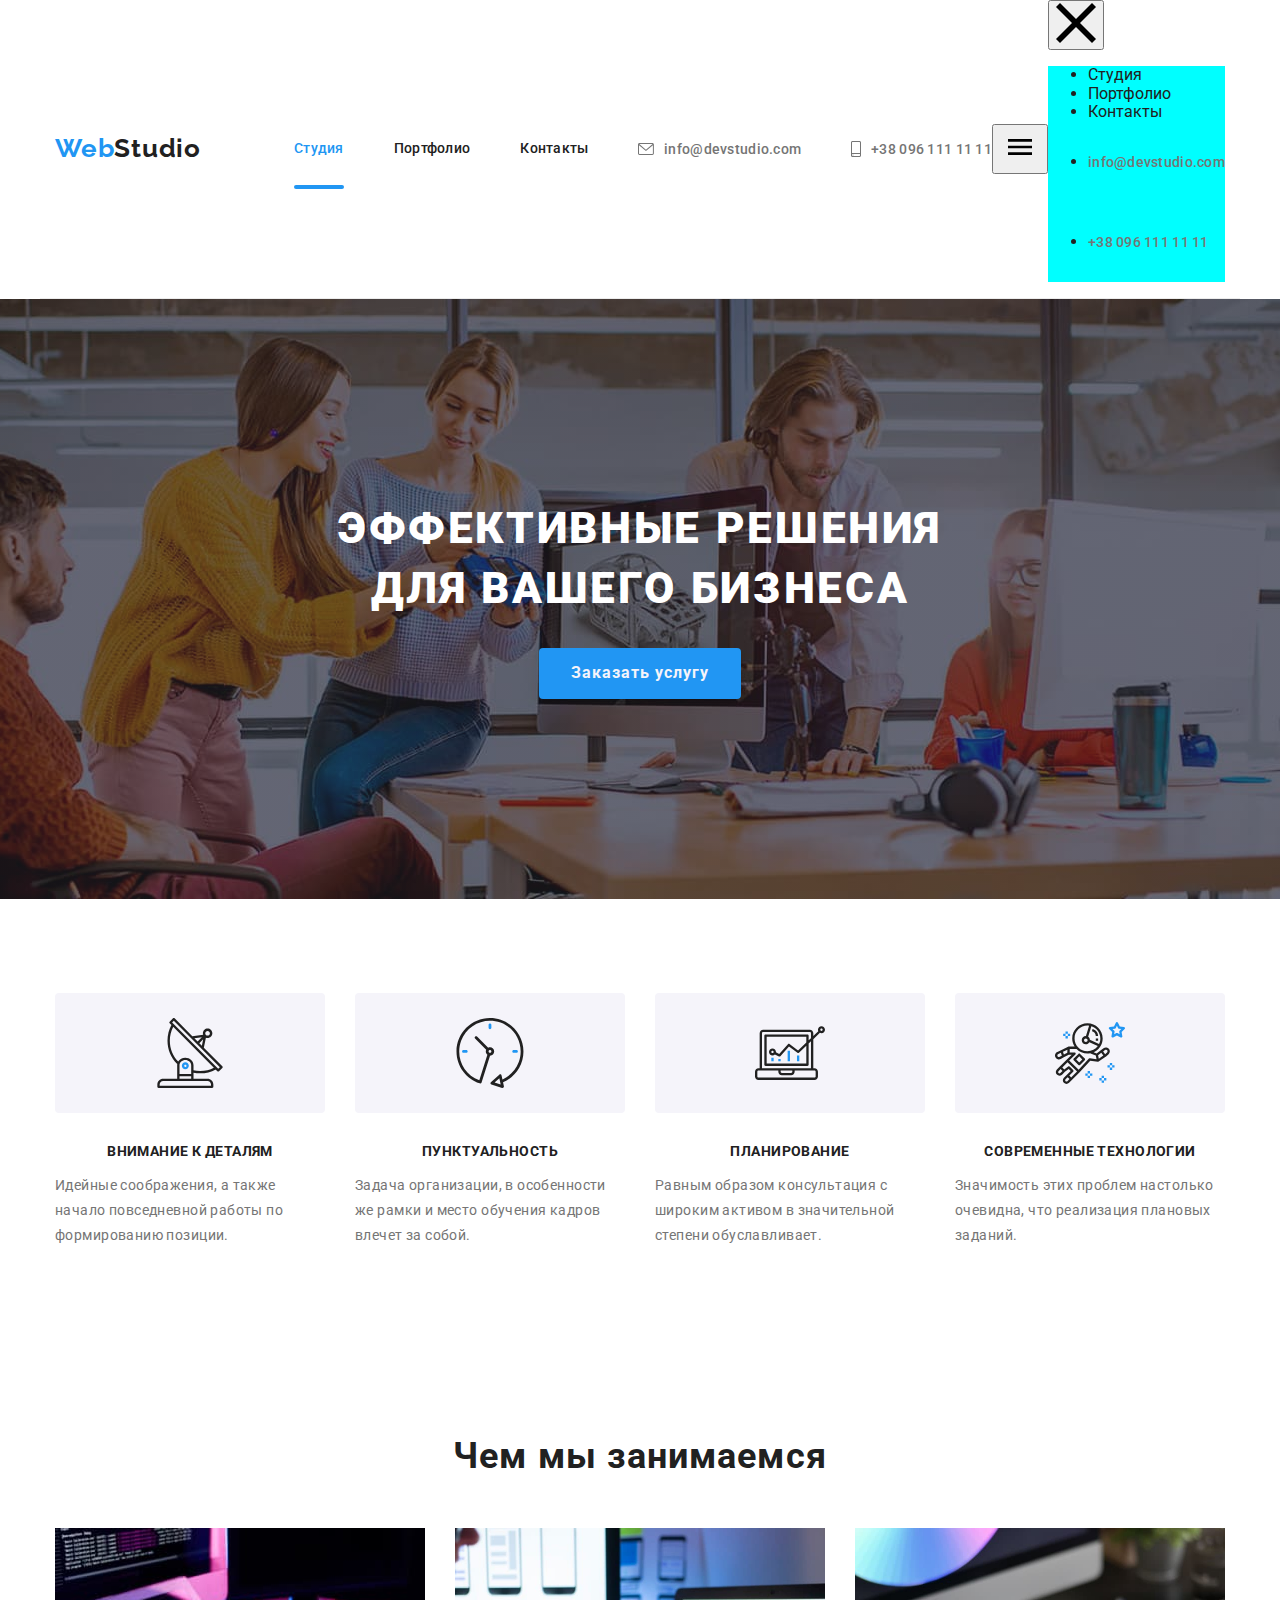
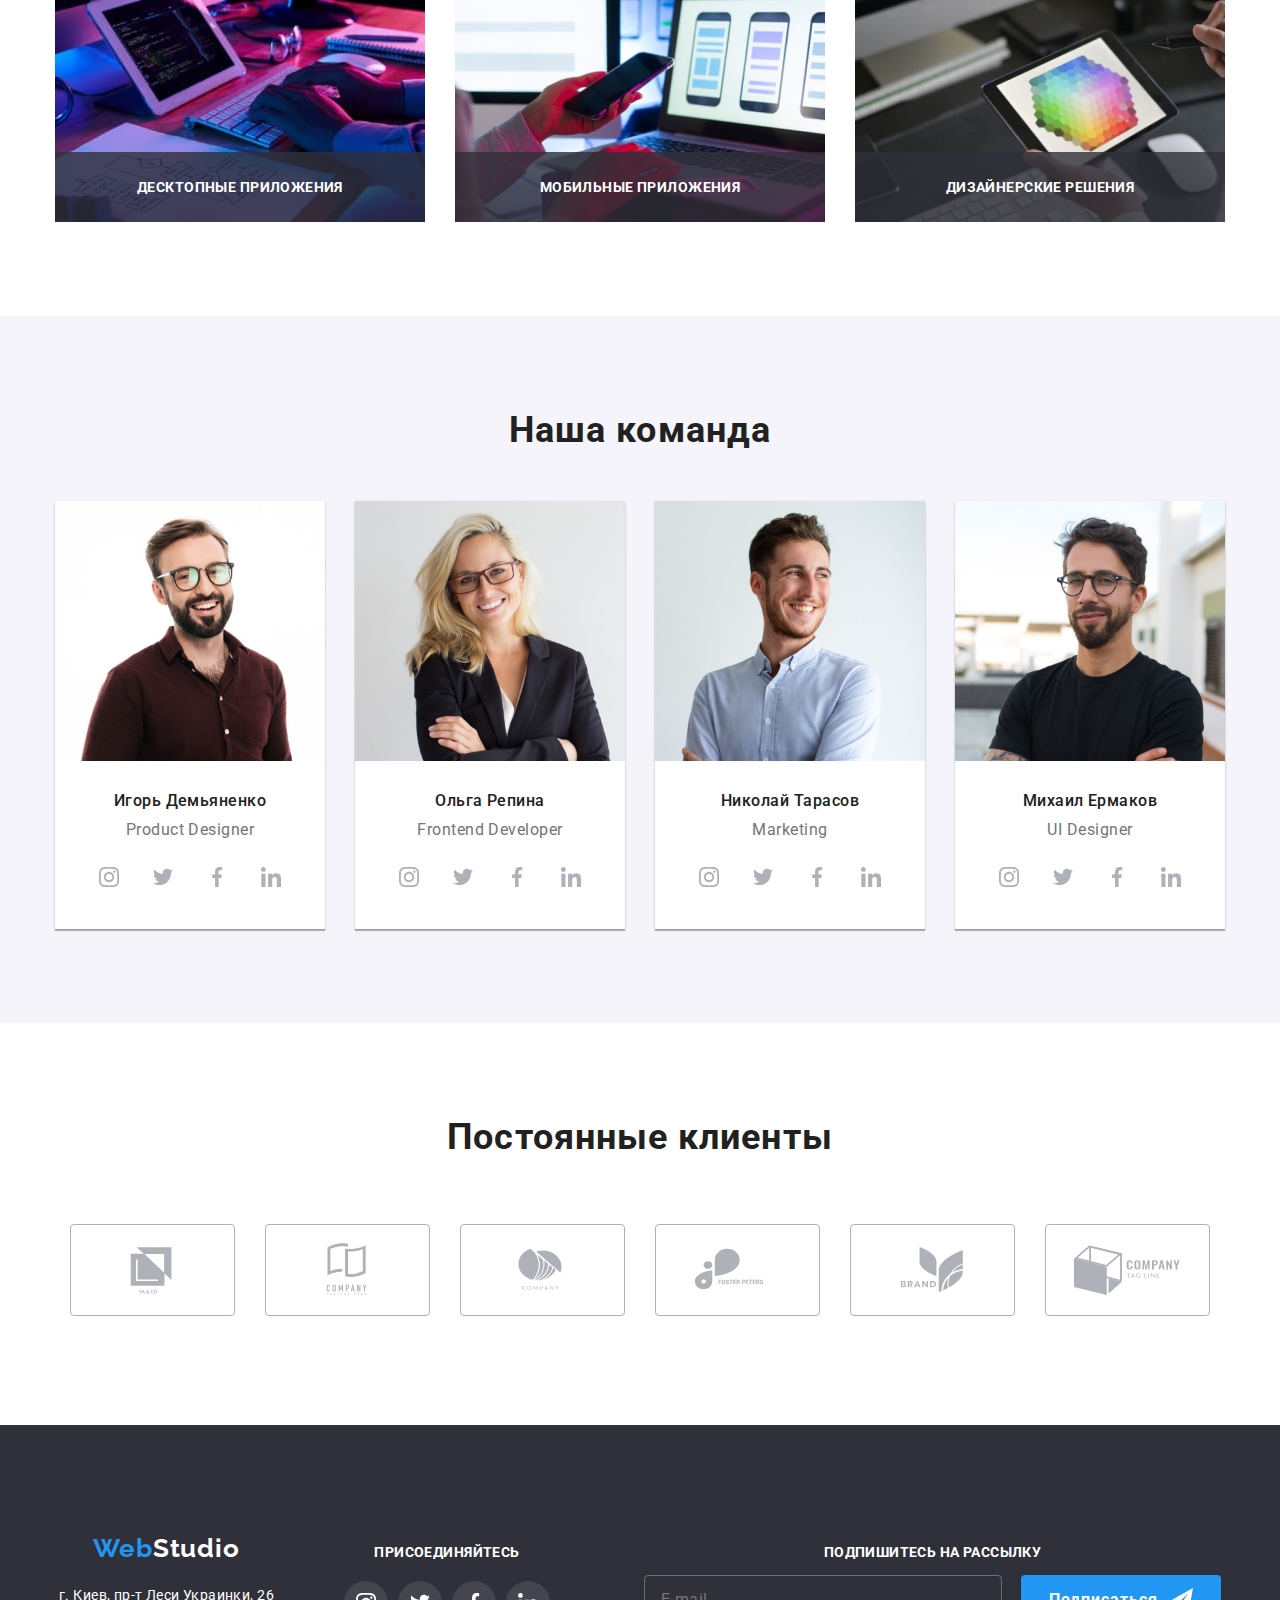
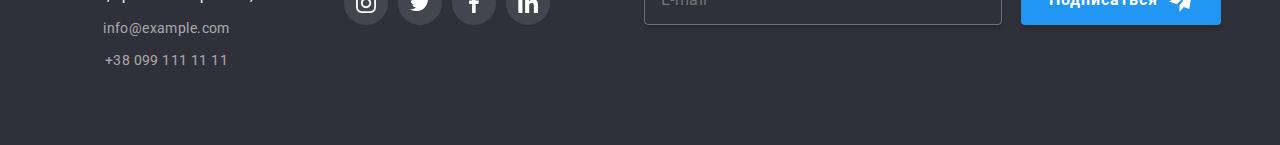
==== commit f658b2e5: "add mobile menu header" ====
--- a/index.html
+++ b/index.html
@@ -12,7 +12,7 @@
     rel="stylesheet" />
   <link rel="stylesheet"
     href="https://cdnjs.cloudflare.com/ajax/libs/modern-normalize/1.1.0/modern-normalize.min.css" />
-  <link rel="stylesheet" href="./css/modern-normalize.css" />
+  
   <link rel="stylesheet" href="./css/main.min.css" />
 </head>
 
@@ -22,7 +22,6 @@
     <div class="container page-header">
       <nav class="menu">
         <a href="./index.html" class="menu__logo"><span class="menu__logoweb">Web</span>Studio</a>
-        <div class="menu-container" id="menu-container" data-menu>
         <ul class="menu__site-nav list">
           <li class="menu__item">
             <a href="./index.html" class="link current menu__navigation">Студия</a>
@@ -48,27 +47,27 @@
               <use href="./images/icons/symbol-defs.svg#icon-smartphone"></use>
             </svg>+38 096 111 11 11</a>
         </li>
-      </ul>
-      <div class="header-socials">
-        <a class="header-socials__link" href="https://www.instagram.com/">Instagram</a>
-        <a class="header-socials__link" href="https://twitter.com/">Twitter</a>
-        <a class="header-socials__link" href="https://www.facebook.com/">Facebook</a>
-        <a class="header-socials__link" href="https://www.linkedin.com/">LinkedIn</a>
-      </div>
-    </div>
-    <button
-          type="button"
-          class="menu-button"
-          aria-label="переключатель мобильного меню"
-          aria-controls="menu-container"
-          aria-expanded="false"
-          data-menu-button
-        >
+      </ul> 
+    
+      <button type="button" data-mobile-menu-open class="page-header__mobile-menu-open">
+        <svg width="40" height="40">
+        <use class="icon-cross" href="./images/icons/symbol-defs.svg#icon-menu"></use>
+      </svg></button>
+<nav class="page-header__mobile-menu-close mobile-menu is-hidden" data-mobile-menu>
+  <button type="button" data-mobile-menu-close class="page-header__mobile-menu-close"
+          >
           <svg width="40" height="40">
-            <use class="icon-menu" href="./images/icons.svg#icon-menu"></use>
-            <use class="icon-cross" href="./images/icons.svg#icon-cross"></use>
+            <use class="icon-menu" href="./images/icons/symbol-defs.svg#icon-close"></use>
           </svg>
         </button>
+    <ul class="mobile-menu__list">
+    <li><a href="#" class="mobile-menu__link">Студия</a></li>
+    <li><a href="#" class="mobile-menu__link">Портфолио</a></li>
+    <li><a href="#" class="mobile-menu__link">Контакты</a></li>
+    <li><a href="mailto:info@devstudio.com" class="contact__link-gray link list">info@devstudio.com</a></li>
+    <li><a href="tel:+380961111111" class="contact__link-gray link list">+38 096 111 11 11</a></li>
+  </ul>
+</nav>
     </div>
   </header>
   <main>
@@ -506,6 +505,7 @@
     </div>
   </div>
   <script src="./js/modal.js"></script>
+  <script src="./js/mobile-menu.js"></script>
 </body>
 
 </html>--- a/css/main.min.css
+++ b/css/main.min.css
@@ -1 +1 @@
-:root{--color-accent: #2196f3;--color-text: #212121;--color-contact: #757575;--color-wite: #ffffff;--color-contrast: #2f303a;--color-button: #f5f4fa;--font-family: "Roboto";--color-border: #ececec;--color-li-portfolio: #eeeeee;--color-box: rgba(47, 48, 58, 0.4);--color-link-footer: rgba(255, 255, 255, 0.6);--color-icon: #afb1b8;--color-icon-footer: rgba(255, 255, 255, 0.1);--color-back-fone: rgba(47, 48, 58, 0.8)}*,::before,::after{-webkit-box-sizing:border-box;box-sizing:border-box}html{line-height:1.15;-webkit-text-size-adjust:100%;-moz-tab-size:4;-o-tab-size:4;tab-size:4}body{margin:0;font-family:system-ui,-apple-system,"Segoe UI",Roboto,Helvetica,Arial,sans-serif,"Apple Color Emoji","Segoe UI Emoji"}hr{height:0;color:inherit}abbr[title]{-webkit-text-decoration:underline dotted;text-decoration:underline dotted}b,strong{font-weight:bolder}code,kbd,samp,pre{font-family:ui-monospace,SFMono-Regular,Consolas,"Liberation Mono",Menlo,monospace;font-size:1em}small{font-size:80%}sub,sup{font-size:75%;line-height:0;position:relative;vertical-align:baseline}sub{bottom:-0.25em}sup{top:-0.5em}table{text-indent:0;border-color:inherit}button,input,optgroup,select,textarea{font-family:inherit;font-size:100%;line-height:1.15;margin:0}button,select{text-transform:none}button,[type=button],[type=reset],[type=submit]{-webkit-appearance:button}::-moz-focus-inner{border-style:none;padding:0}:-moz-focusring{outline:1px dotted ButtonText}:-moz-ui-invalid{box-shadow:none}legend{padding:0}progress{vertical-align:baseline}::-webkit-inner-spin-button,::-webkit-outer-spin-button{height:auto}[type=search]{-webkit-appearance:textfield;outline-offset:-2px}::-webkit-search-decoration{-webkit-appearance:none}::-webkit-file-upload-button{-webkit-appearance:button;font:inherit}summary{display:list-item}html{-webkit-box-sizing:border-box;box-sizing:border-box}*,*::after,*::before{-webkit-box-sizing:inherit;box-sizing:inherit}h1,h2,h3,h4,h5,h6,p{margin-top:0}a{text-decoration:none;color:inherit}.list{list-style:none;padding-left:0;margin:0}.link{text-decoration:none;color:inherit}img{display:block;max-width:100%;height:auto}address{font-style:normal}body{font-family:"Roboto";background-color:var(--color-wite);color:var(--color-text);font-size:16px}.visually-hidden{position:absolute;width:1px;height:1px;margin:-1px;border:0;padding:0;white-space:nowrap;-webkit-clip-path:inset(100%);clip-path:inset(100%);clip:rect(0 0 0 0);overflow:hidden}.backdrop.is-hidden{visibility:hidden;opacity:0;pointer-events:none}.section{padding-top:60px;padding-bottom:60px}@media screen and (min-width: 768px){.section{padding-top:94px;padding-bottom:94px}}.container{margin-left:auto;margin-right:auto;padding-left:15px;padding-right:15px}@media screen and (min-width: 480px){.container{width:480px;margin-left:auto;margin-right:auto;padding-left:15px;padding-right:15px}}@media screen and (min-width: 768px){.container{width:768px;margin-left:auto;margin-right:auto;padding-left:15px;padding-right:15px}}@media screen and (min-width: 1200px){.container{width:1200px;margin-left:auto;margin-right:auto;padding-left:15px;padding-right:15px}}.modal-title.title{text-align:center;font-size:20px;line-height:1.15;letter-spacing:.03em}.modal{position:absolute;top:50%;left:50%;-webkit-transform:translate(-50%, -50%);transform:translate(-50%, -50%);min-width:528px;min-height:581px;background:var(--color-wite);-webkit-box-shadow:0px 1px 3px rgba(0,0,0,.12),0px 1px 1px rgba(0,0,0,.14),0px 2px 1px rgba(0,0,0,.2);box-shadow:0px 1px 3px rgba(0,0,0,.12),0px 1px 1px rgba(0,0,0,.14),0px 2px 1px rgba(0,0,0,.2);border-radius:4px}.button-modal{position:absolute;top:8px;right:8px;width:30px;height:30px;border:1px solid rgba(0,0,0,.1);border-radius:50%;background-color:var(--color-wite);cursor:pointer}.form-field-button{cursor:pointer;color:var(--color-button);background-color:var(--color-accent);font-weight:700;font-size:16px;line-height:1.9;border-radius:4px;-webkit-box-shadow:0px 4px 4px rgba(0,0,0,.15);box-shadow:0px 4px 4px rgba(0,0,0,.15);margin-left:auto;margin-right:auto;padding-left:52px;padding-right:52px;padding-top:10px;padding-bottom:10px;border:0px;display:-webkit-box;display:-ms-flexbox;display:flex;letter-spacing:.06em;-webkit-transition-property:background-color;transition-property:background-color;-webkit-transition-duration:250ms;transition-duration:250ms;-webkit-transition-timing-function:cubic-bezier(0.4, 0, 0.2, 1);transition-timing-function:cubic-bezier(0.4, 0, 0.2, 1)}.button-modal-close:hover,.button-modal-close:focus{fill:var(--color-accent)}.button-modal-close{-webkit-transition:250ms cubic-bezier(0.4, 0, 0.2, 1);transition:250ms cubic-bezier(0.4, 0, 0.2, 1)}.modal-inner{padding:40px}.modal-title{margin-bottom:12px}.checkbox{display:-webkit-box;display:-ms-flexbox;display:flex;-webkit-box-pack:center;-ms-flex-pack:center;justify-content:center}.checkbox-text{font-size:14px;line-height:1.7;letter-spacing:.03em;color:var(--color-contact)}.checkbox-label{line-height:1.71;display:-webkit-box;display:-ms-flexbox;display:flex;-webkit-box-align:center;-ms-flex-align:center;align-items:center;-webkit-box-pack:center;-ms-flex-pack:center;justify-content:center}.checkbox-input{position:absolute;width:1px;height:1px;margin:-1px;border:0;padding:0;white-space:nowrap;-webkit-clip-path:inset(100%);clip-path:inset(100%);clip:rect(0 0 0 0);overflow:hidden}.checkbox-icon{margin-right:8px;border:2px solid var(--color-text);border-radius:3px;width:15px;height:15px;-webkit-transition:250ms cubic-bezier(0.4, 0, 0.2, 1);transition:250ms cubic-bezier(0.4, 0, 0.2, 1)}.checkbox-input:checked+.checkbox-icon{background-origin:border-box;background-image:url(../images/icons/Check-box.svg);background-position:center;background-size:cover;border:none;background-color:var(--color-accent)}.link-modal{font-weight:400;font-size:14px;line-height:1.74;letter-spacing:.03em;color:var(--color-accent);margin-left:4px}.form-field{margin-bottom:10px}.form-field-mmargin{margin-bottom:20px}.form-field-label{display:block;margin-bottom:4px;font-size:12px;line-height:1.16;letter-spacing:.01em;color:var(--color-contact)}.form-field-input{display:block;width:100%;height:40px;padding-left:42px;border:1px solid rgba(33,33,33,.2);border-radius:4px;color:var(--color-text);-webkit-transition:border,250ms cubic-bezier(0.4, 0, 0.2, 1);transition:border,250ms cubic-bezier(0.4, 0, 0.2, 1)}.form-field-input:focus+.form-field-icon{fill:var(--color-accent)}.form-field-inner{position:relative}.form-field-input:focus-visible{outline:1px solid var(--color-accent)}.form-field-icon{position:absolute;top:14px;width:12px;height:12px;-webkit-transform:translatex(125%);transform:translatex(125%);-webkit-transition-duration:250ms;transition-duration:250ms;-webkit-transition-timing-function:cubic-bezier(0.4, 0, 0.2, 1);transition-timing-function:cubic-bezier(0.4, 0, 0.2, 1)}.form-field-textarea{display:block;width:100%;margin-bottom:20px;padding:12px 16px;height:120px;border:1px solid rgba(33,33,33,.2);border-radius:4px;color:var(--color-text);resize:none;-webkit-transition-duration:250ms;transition-duration:250ms;-webkit-transition-timing-function:cubic-bezier(0.4, 0, 0.2, 1);transition-timing-function:cubic-bezier(0.4, 0, 0.2, 1)}.form-field-textarea:focus-visible{outline:1px solid var(--color-accent)}.terms-conditions{margin-bottom:30px}.button{cursor:pointer;color:var(--color-button);background-color:var(--color-accent);font-weight:700;font-size:16px;line-height:1.9;border-radius:4px;-webkit-box-shadow:0px 4px 4px rgba(0,0,0,.15);box-shadow:0px 4px 4px rgba(0,0,0,.15);margin-left:auto;margin-right:auto;padding-left:32px;padding-right:32px;padding-top:10px;padding-bottom:10px;border:0px;display:-webkit-box;display:-ms-flexbox;display:flex;letter-spacing:.06em;-webkit-transition-property:background-color;transition-property:background-color;-webkit-transition-duration:250ms;transition-duration:250ms;-webkit-transition-timing-function:cubic-bezier(0.4, 0, 0.2, 1);transition-timing-function:cubic-bezier(0.4, 0, 0.2, 1)}.button:hover,.button:focus{background-color:var(--color-text);color:var(--color-button)}.button:active{background-color:var(--color-text)}.list-nav{display:-webkit-box;display:-ms-flexbox;display:flex;-webkit-box-pack:center;-ms-flex-pack:center;justify-content:center;margin-bottom:50px}.portfolio-buttons{color:var(--color-text);background-color:var(--color-button);cursor:pointer;border:none;border-radius:4px;font-weight:500;font-size:16px;line-height:1.8;letter-spacing:.03em;padding:6px 22px 6px 22px;-webkit-transition-property:background-color,color,-webkit-box-shadow;transition-property:background-color,color,-webkit-box-shadow;transition-property:background-color,color,box-shadow;transition-property:background-color,color,box-shadow,-webkit-box-shadow;-webkit-transition-duration:250ms;transition-duration:250ms;-webkit-transition-timing-function:cubic-bezier(0.4, 0, 0.2, 1);transition-timing-function:cubic-bezier(0.4, 0, 0.2, 1)}.list-nav .button-menu:not(:last-child){margin-right:8px}.portfolio-buttons:hover,.portfolio-buttons:focus{background-color:var(--color-accent);color:var(--color-wite);-webkit-box-shadow:0px 3px 1px rgba(0,0,0,.1),0px 1px 2px rgba(0,0,0,.08),0px 2px 2px rgba(0,0,0,.12);box-shadow:0px 3px 1px rgba(0,0,0,.1),0px 1px 2px rgba(0,0,0,.08),0px 2px 2px rgba(0,0,0,.12);border-radius:4px}.portfolio-buttons:active{background-color:var(--color-accent);color:var(--color-wite);background-color:var(--color-wite);-webkit-box-shadow:0px 3px 1px rgba(0,0,0,.1),0px 1px 2px rgba(0,0,0,.08),0px 2px 2px rgba(0,0,0,.12);box-shadow:0px 3px 1px rgba(0,0,0,.1),0px 1px 2px rgba(0,0,0,.08),0px 2px 2px rgba(0,0,0,.12);border-radius:4px}.portfolio-buttons.active{background-color:var(--color-accent);color:var(--color-wite)}.hero-title{color:var(--color-wite);font-weight:900;font-size:26px;line-height:1.61;text-transform:uppercase;letter-spacing:.06em;text-align:center;margin-top:0;margin-bottom:30px;display:block;margin-left:auto;margin-right:auto}@media screen and (min-width: 768px){.hero-title{color:var(--color-wite);width:696px;font-weight:900;font-size:44px;line-height:1.36;text-transform:uppercase;letter-spacing:.06em;text-align:center;margin-top:0;margin-bottom:30px;display:block;margin-left:auto;margin-right:auto}}.title-portfolio{font-size:18px;line-height:2;margin-bottom:0px;letter-spacing:.06em;color:var(--color-text)}.page-header{border-bottom:1px solid var(--color-border)}.page-header{display:-webkit-box;display:-ms-flexbox;display:flex}.menu{display:-webkit-box;display:-ms-flexbox;display:flex;-webkit-box-align:center;-ms-flex-align:center;align-items:center;align-items:center;display:flex;font-weight:500;font-size:14px;line-height:1.15;letter-spacing:.02em}.menu__logo{color:var(--color-text);font-family:"Raleway";font-weight:700;font-size:26px;line-height:1.2;letter-spacing:.03em;margin-right:93px}@media screen and (max-width: 1199px){.menu__logo{font-size:24px}}.menu__logoweb{color:var(--color-accent)}.menu__site-nav{display:-webkit-box;display:-ms-flexbox;display:flex}.menu__site-nav{-webkit-box-align:center;-ms-flex-align:center;align-items:center;display:-webkit-box;display:-ms-flexbox;display:flex;font-weight:500;font-size:14px;line-height:1.15;letter-spacing:.02em}.menu__item:not(:last-child){margin-right:50px}.menu .menu_list .list.menu__item+.menu__item{margin-right:40px}.menu__navigation{display:-webkit-box;display:-ms-flexbox;display:flex;padding-top:32px;padding-bottom:32px;font-family:"Roboto";font-weight:500;font-size:14px;line-height:1.14;letter-spacing:.02em;-webkit-transition-property:color;transition-property:color;-webkit-transition-duration:250ms;transition-duration:250ms;-webkit-transition-timing-function:cubic-bezier(0.4, 0, 0.2, 1);transition-timing-function:cubic-bezier(0.4, 0, 0.2, 1)}.current{color:var(--color-accent)}.current .current .menu__navigation{position:relative;color:var(--color-accent)}.current.menu__navigation::after{content:"";width:100%;height:4px;border-radius:2px;background-color:var(--color-accent);position:absolute;bottom:0;left:0}.current.menu__navigation{position:relative;color:var(--color-accent)}.current.menu__navigation::after{content:"";width:100%;height:4px;border-radius:2px;background-color:var(--color-accent);position:absolute;bottom:0;left:0}.contact{display:-webkit-box;display:-ms-flexbox;display:flex;margin-left:auto}.contact__item:not(:last-child){margin-right:50px}.contact__link-gray{display:-webkit-box;display:-ms-flexbox;display:flex;-webkit-box-align:center;-ms-flex-align:center;align-items:center;font-weight:500;font-size:14px;letter-spacing:.02em;padding-top:32px;padding-bottom:32px;color:var(--color-contact);-webkit-transition-property:color;transition-property:color;-webkit-transition-duration:250ms;transition-duration:250ms;-webkit-transition-timing-function:cubic-bezier(0.4, 0, 0.2, 1);transition-timing-function:cubic-bezier(0.4, 0, 0.2, 1)}.contact__link-gray:hover,.contact :focus{color:var(--color-accent)}.contact__icon-email{width:16px;height:12px;margin-right:10px;fill:currentColor}.contact__icon-tel{width:10px;height:16px;margin-right:10px;fill:currentColor}.footer{background-color:var(--color-contrast);text-decoration:none;padding-top:60px;padding-bottom:60px;text-align:center}.footer .logo{margin-right:0px}.footer-list{-webkit-box-align:baseline;-ms-flex-align:baseline;align-items:baseline}@media screen and (min-width: 768px){.footer-list{display:-webkit-box;display:-ms-flexbox;display:flex;-webkit-box-align:baseline;-ms-flex-align:baseline;align-items:baseline;-ms-flex-wrap:wrap;flex-wrap:wrap;-webkit-box-pack:center;-ms-flex-pack:center;justify-content:center}}.adress-div{margin-bottom:60px}@media screen and (min-width: 320px){.adress-div{margin-bottom:60px;text-align:center}}@media screen and (min-width: 768px){.adress-div{margin-right:165px;margin-bottom:0}}@media screen and (min-width: 1200px){.adress-div{margin-right:70px}}.logo-footer{font-family:"Raleway";font-weight:700;font-size:26px;line-height:1.2;color:var(--color-wite);text-decoration:none;letter-spacing:.03em}.logoweb{color:var(--color-accent)}.footer-adress{color:var(--color-wite);font-size:14px;line-height:1.7;letter-spacing:.03em;text-decoration:none}.list-footer{margin-top:20px}.link-footer{color:var(--color-link-footer);font-family:"Roboto";font-size:14px;line-height:1.7;letter-spacing:.03em;text-decoration:none;-webkit-transition-property:color;transition-property:color;-webkit-transition-duration:250ms;transition-duration:250ms;-webkit-transition-timing-function:cubic-bezier(0.4, 0, 0.2, 1);transition-timing-function:cubic-bezier(0.4, 0, 0.2, 1)}.link-footer:hover,:focus{color:var(--color-accent)}.list-footer .footer-li+.footer-li{margin-top:9px}.title-footer{text-align:center;font-family:"Roboto";font-style:normal;font-weight:700;font-size:14px;line-height:1.14;letter-spacing:.03em;text-transform:uppercase;color:var(--color-wite);margin-bottom:20px}.list-social-footer{-webkit-box-pack:center;-ms-flex-pack:center;justify-content:center;display:-webkit-box;display:-ms-flexbox;display:flex;-webkit-box-align:center;-ms-flex-align:center;align-items:center;margin-bottom:60px}@media screen and (min-width: 768px){.list-social-footer{display:-webkit-box;display:-ms-flexbox;display:flex;-webkit-box-align:center;-ms-flex-align:center;align-items:center;-webkit-box-pack:center;-ms-flex-pack:center;justify-content:center}}.social-icon-footer{display:-webkit-box;display:-ms-flexbox;display:flex;-webkit-box-align:center;-ms-flex-align:center;align-items:center;-webkit-box-pack:center;-ms-flex-pack:center;justify-content:center}.social-icon-footer:not(:last-child){margin-right:10px}.social-footer{max-width:100%;height:auto;width:44px;height:44px;display:-webkit-box;display:-ms-flexbox;display:flex;-webkit-box-align:center;-ms-flex-align:center;align-items:center;-webkit-box-pack:center;-ms-flex-pack:center;justify-content:center;border-radius:50%;-webkit-transition-property:background-color;transition-property:background-color;-webkit-transition-duration:250ms;transition-duration:250ms;-webkit-transition-timing-function:cubic-bezier(0.4, 0, 0.2, 1);transition-timing-function:cubic-bezier(0.4, 0, 0.2, 1)}.social-footer:hover{background-color:var(--color-accent)}.social-footer:focus{background-color:var(--color-accent)}.social-svg-footer{width:44px;height:44px;fill:var(--color-wite);background-color:var(--color-icon-footer);border-radius:50%;color:currentColor}@media screen and (min-width: 320px){.form-footer{margin-left:0}}@media screen and (min-width: 768px){.form-footer{margin-top:60px}}@media screen and (min-width: 1200px){.form-footer{margin-left:94px}}.form-title-footer{font-weight:700;font-size:14px;line-height:1.14;letter-spacing:.03em;text-transform:uppercase;color:var(--color-wite);font-weight:700;font-size:14px;line-height:1.14;letter-spacing:.03em;text-transform:uppercase;color:var(--color-wite)}.fofrm-footer-label{width:100%;height:50px;background-color:var(--color-contrast);-webkit-box-shadow:0px 4px 4px 0px rgba(0,0,0,.15);box-shadow:0px 4px 4px 0px rgba(0,0,0,.15);border:1px solid rgba(255,255,255,.3);border-radius:4px;font-family:Roboto;line-height:1.25;letter-spacing:.03em;color:var(--color-wite);padding:15px 16px;margin-bottom:20px}@media screen and (min-width: 768px){.fofrm-footer-label{width:450px;margin:0 auto;width:100%;height:50px;background-color:rgba(0,0,0,0);-webkit-box-shadow:0px 4px 4px 0px rgba(0,0,0,.15);box-shadow:0px 4px 4px 0pxrgba 0,0,0,.15;border:1pxsolidrgba 255,255,255,.3;border-radius:4px;line-height:1.25;letter-spacing:.03em;color:var(--color-wite);padding:15px 16px;margin-bottom:20px}}@media screen and (min-width: 1200px){.fofrm-footer-label{width:358px;display:inline-block}}.button-footer{cursor:pointer;display:-webkit-inline-box;display:-ms-inline-flexbox;display:inline-flex;-webkit-box-align:center;-ms-flex-align:center;align-items:center;-webkit-box-pack:justify;-ms-flex-pack:justify;justify-content:space-between;margin-left:15px;width:200px;height:50px;text-align:center;padding:10px 28px;background:#2196f3;-webkit-box-shadow:0px 4px 4px rgba(0,0,0,.15);box-shadow:0px 4px 4px rgba(0,0,0,.15);border-radius:4px;border:none;font-weight:700;line-height:1.88;letter-spacing:.06em;color:var(--color-wite);-webkit-transition-duration:250ms;transition-duration:250ms;-webkit-transition-timing-function:cubic-bezier(0.4, 0, 0.2, 1);transition-timing-function:cubic-bezier(0.4, 0, 0.2, 1)}.send-footer{width:24px;height:24px;fill:var(--color-wite)}.button-footer:hover,.button-footer:focus{background-color:var(--color-text)}.list-subhead{padding-left:0px;-webkit-box-pack:justify;-ms-flex-pack:justify;justify-content:space-between;list-style:none;margin:0;display:-webkit-box;display:-ms-flexbox;display:flex}.back-fone{position:relative}.text-fone{position:absolute;bottom:0;left:0;width:100%;padding-top:27px;padding-bottom:27px;margin-bottom:0;text-transform:uppercase;color:var(--color-wite);background-color:var(--color-back-fone);font-size:14px;font-weight:700;letter-spacing:.03em;text-align:center}.advantage{padding-top:94px}@media screen and (min-width: 768px){.advantage-site{display:-webkit-box;display:-ms-flexbox;display:flex}}@media screen and (min-width: 768px){.advantage-site .advantage-text:not(:last-child){margin-right:30px}}@media screen and (min-width: 768px){.advantage-text{width:270px}}.title-advantage{font-size:14px;line-height:1.15;letter-spacing:.03em;text-transform:uppercase;text-align:center}@media screen and (min-width: 768px){.title-advantage{font-size:14px;line-height:1.15;letter-spacing:.03em;text-transform:uppercase}}.text{color:var(--color-contact);font-size:14px;line-height:1.8;margin-bottom:0px;letter-spacing:.03em}.fone-icon{display:-webkit-box;display:-ms-flexbox;display:flex;-webkit-box-pack:center;-ms-flex-pack:center;justify-content:center;-webkit-box-align:center;-ms-flex-align:center;align-items:center;height:120px;background:var(--color-button);border-radius:4px;margin-bottom:30px}.icon{width:70px;height:70px;fill:#212121}@media screen and (max-width: 768px){.work{display:none}}@media screen and (min-width: 768px){.worc-mobile{padding-top:0}}.team{background-color:var(--color-button)}.container.team{background-color:var(--color-button)}.subhead{font-size:36px;line-height:1.15;text-align:center;letter-spacing:.03em;margin-bottom:50px}.subhead-team{font-size:28px;line-height:1.18;text-align:center;letter-spacing:.03em;margin-bottom:50px}@media screen and (min-width: 768px){.subhead-team{font-size:36px;line-height:1.15;text-align:center;letter-spacing:.03em;margin-bottom:50px}}.list-team{padding-left:0px;-webkit-box-pack:justify;-ms-flex-pack:justify;justify-content:space-between}@media screen and (min-width: 768px){.list-team{padding-left:0px;-webkit-box-pack:justify;-ms-flex-pack:justify;justify-content:space-between;margin:0;display:-webkit-box;display:-ms-flexbox;display:flex}}.stone{padding-top:30px;padding-bottom:30px;background-color:var(--color-wite)}@media screen and (min-width: 768px){.stone{padding-top:30px;padding-bottom:30px;width:270px;background-color:var(--color-wite)}}.team-li:not(:last-child){margin-bottom:30px}.team-li{text-align:center;list-style:none;-webkit-box-shadow:0px 1px 3px rgba(0,0,0,.12),0px 1px 1px rgba(0,0,0,.14),0px 2px 1px rgba(0,0,0,.2);box-shadow:0px 1px 3px rgba(0,0,0,.12),0px 1px 1px rgba(0,0,0,.14),0px 2px 1px rgba(0,0,0,.2)}@media screen and (min-width: 768px){.team-li{margin-bottom:0;text-align:center;list-style:none;-webkit-box-shadow:0px 1px 3px rgba(0,0,0,.12),0px 1px 1px rgba(0,0,0,.14),0px 2px 1px rgba(0,0,0,.2);box-shadow:0px 1px 3px rgba(0,0,0,.12),0px 1px 1px rgba(0,0,0,.14),0px 2px 1px rgba(0,0,0,.2)}}@media screen and (min-width: 768px){.team-li:not(:last-child){margin-bottom:0}}.name{font-weight:500;color:var(--color-text);letter-spacing:.03em;font-size:16px;line-height:1.19;margin-bottom:10px}.text-team{color:var(--color-contact);font-size:16px;line-height:1.19;text-align:center;letter-spacing:.03em;margin-bottom:16px}.list-social{display:-webkit-box;display:-ms-flexbox;display:flex;-webkit-box-align:center;-ms-flex-align:center;align-items:center;-webkit-box-pack:center;-ms-flex-pack:center;justify-content:center}.social-icon{display:-webkit-box;display:-ms-flexbox;display:flex;-webkit-box-align:center;-ms-flex-align:center;align-items:center;-webkit-box-pack:center;-ms-flex-pack:center;justify-content:center}.social-icon:not(:last-child){margin-right:10px}.social{max-width:100%;height:auto;width:44px;height:44px;display:-webkit-box;display:-ms-flexbox;display:flex;-webkit-box-align:center;-ms-flex-align:center;align-items:center;-webkit-box-pack:center;-ms-flex-pack:center;justify-content:center;border-radius:50%;fill:var(--color-icon);-webkit-transition-property:background-color,fill;transition-property:background-color,fill;-webkit-transition-duration:250ms;transition-duration:250ms;-webkit-transition-timing-function:cubic-bezier(0.4, 0, 0.2, 1);transition-timing-function:cubic-bezier(0.4, 0, 0.2, 1)}.social-svg{width:44px;height:44px;color:currentColor}.social:hover{background-color:var(--color-accent);fill:var(--color-wite)}.social:focus{background-color:var(--color-accent);fill:var(--color-wite)}.subhead-clients{font-size:28px;line-height:1.18;text-align:center;letter-spacing:.03em;margin-bottom:50px}@media screen and (min-width: 768px){.subhead-clients{font-size:36px;line-height:1.15;text-align:center;letter-spacing:.03em;margin-bottom:50px}}.clients-li{height:92px;width:calc((100% - 60px)/2);margin:15px}@media screen and (min-width: 768px){.clients-li{width:calc((100% - 90px)/3);margin:15px}}@media screen and (min-width: 1200px){.clients-li{width:calc((100% - 180px)/6)}}.list-clients{-ms-flex-wrap:wrap;flex-wrap:wrap;display:-webkit-box;display:-ms-flexbox;display:flex;-webkit-box-pack:justify;-ms-flex-pack:justify;justify-content:space-between}@media screen and (min-width: 768px){.list-clients{display:-webkit-box;display:-ms-flexbox;display:flex;-webkit-box-pack:justify;-ms-flex-pack:justify;justify-content:space-between}}.clients-link{width:100%;height:100%;display:-webkit-box;display:-ms-flexbox;display:flex;-webkit-box-align:center;-ms-flex-align:center;align-items:center;-webkit-box-pack:center;-ms-flex-pack:center;justify-content:center;border:1px solid #afb1b8;border-radius:4px;color:var(--color-icon);-webkit-transition-property:color,border-color;transition-property:color,border-color;-webkit-transition-duration:250ms;transition-duration:250ms;-webkit-transition-timing-function:cubic-bezier(0.4, 0, 0.2, 1);transition-timing-function:cubic-bezier(0.4, 0, 0.2, 1)}.clients-icon{width:106px;height:60px;fill:currentColor}.clients-link:hover,.client-link :focus{color:var(--color-accent);border-color:var(--color-accent)}.hero{background-color:var(--color-contrast);text-align:center;padding-top:200px;padding-bottom:200px}.overlay{max-width:1600px;height:600px;margin-left:auto;margin-right:auto;background-size:cover;background-position:center;background-image:-webkit-gradient(linear, left top, right top, from(var(--color-box)), to(var(--color-box))),url(../images/imgfone.jpg);background-image:linear-gradient(to right, var(--color-box), var(--color-box)),url(../images/imgfone.jpg)}.list-img{display:-webkit-box;display:-ms-flexbox;display:flex;list-style:none;-ms-flex-wrap:wrap;flex-wrap:wrap}.limit{padding-top:20px;padding-bottom:20px;padding-left:24px;padding-right:24px}.img-item{border:1px solid var(--color-li-portfolio)}.img-item{width:calc((100% - 60px)/3)}.img-item:not(:nth-child(3n)){margin-right:30px}.img-item:not(:nth-last-child(-n+3)){margin-bottom:30px}.border-shadow{display:block;-webkit-transition-property:-webkit-box-shadow;transition-property:-webkit-box-shadow;transition-property:box-shadow;transition-property:box-shadow, -webkit-box-shadow;-webkit-transition-duration:250ms;transition-duration:250ms;-webkit-transition-timing-function:cubic-bezier(0.4, 0, 0.2, 1);transition-timing-function:cubic-bezier(0.4, 0, 0.2, 1)}.border-shadow:hover,.border-shadow:focus{-webkit-box-shadow:0px 1px 1px rgba(0,0,0,.12),0px 4px 4px rgba(0,0,0,.06),1px 4px 6px rgba(0,0,0,.16);box-shadow:0px 1px 1px rgba(0,0,0,.12),0px 4px 4px rgba(0,0,0,.06),1px 4px 6px rgba(0,0,0,.16)}.card-shadow{position:relative;overflow:hidden}.card-text{position:absolute;top:0;left:0;font-size:18px;line-height:1.55;color:var(--color-wite);letter-spacing:.03em;padding:63px 24px;margin-bottom:0;-webkit-transform:translateY(100%);transform:translateY(100%);background-color:rgba(33,150,243,.9);-webkit-transition:-webkit-transform 250ms cubic-bezier(0.4, 0, 0.2, 1);transition:-webkit-transform 250ms cubic-bezier(0.4, 0, 0.2, 1);transition:transform 250ms cubic-bezier(0.4, 0, 0.2, 1);transition:transform 250ms cubic-bezier(0.4, 0, 0.2, 1), -webkit-transform 250ms cubic-bezier(0.4, 0, 0.2, 1)}.border-shadow:hover .card-text,.border-shadow:focus .card-text{-webkit-transform:translateY(0);transform:translateY(0)}.benefits{font-weight:700;font-size:2;text-decoration:none}.link-portfolio{color:var(--color-contact);margin-bottom:0px;margin-top:4px;font-size:16px;line-height:1.9;letter-spacing:.03em}.backdrop{position:fixed;width:100%;height:100%;left:50%;top:50%;-webkit-transform:translate(-50%, -50%);transform:translate(-50%, -50%);background:rgba(0,0,0,.2);opacity:1;-webkit-transition:opacity 250ms cubic-bezier(0.4, 0, 0.2, 1),visibility 250ms cubic-bezier(0.4, 0, 0.2, 1),-webkit-transform 250ms cubic-bezier(0.4, 0, 0.2, 1);transition:opacity 250ms cubic-bezier(0.4, 0, 0.2, 1),visibility 250ms cubic-bezier(0.4, 0, 0.2, 1),-webkit-transform 250ms cubic-bezier(0.4, 0, 0.2, 1);transition:opacity 250ms cubic-bezier(0.4, 0, 0.2, 1),visibility 250ms cubic-bezier(0.4, 0, 0.2, 1),transform 250ms cubic-bezier(0.4, 0, 0.2, 1);transition:opacity 250ms cubic-bezier(0.4, 0, 0.2, 1),visibility 250ms cubic-bezier(0.4, 0, 0.2, 1),transform 250ms cubic-bezier(0.4, 0, 0.2, 1),-webkit-transform 250ms cubic-bezier(0.4, 0, 0.2, 1)}/*# sourceMappingURL=main.min.css.map */+:root{--color-accent: #2196f3;--color-text: #212121;--color-contact: #757575;--color-wite: #ffffff;--color-contrast: #2f303a;--color-button: #f5f4fa;--font-family: "Roboto";--color-border: #ececec;--color-li-portfolio: #eeeeee;--color-box: rgba(47, 48, 58, 0.4);--color-link-footer: rgba(255, 255, 255, 0.6);--color-icon: #afb1b8;--color-icon-footer: rgba(255, 255, 255, 0.1);--color-back-fone: rgba(47, 48, 58, 0.8)}*,::before,::after{-webkit-box-sizing:border-box;box-sizing:border-box}html{line-height:1.15;-webkit-text-size-adjust:100%;-moz-tab-size:4;-o-tab-size:4;tab-size:4}body{margin:0;font-family:system-ui,-apple-system,"Segoe UI",Roboto,Helvetica,Arial,sans-serif,"Apple Color Emoji","Segoe UI Emoji"}hr{height:0;color:inherit}abbr[title]{-webkit-text-decoration:underline dotted;text-decoration:underline dotted}b,strong{font-weight:bolder}code,kbd,samp,pre{font-family:ui-monospace,SFMono-Regular,Consolas,"Liberation Mono",Menlo,monospace;font-size:1em}small{font-size:80%}sub,sup{font-size:75%;line-height:0;position:relative;vertical-align:baseline}sub{bottom:-0.25em}sup{top:-0.5em}table{text-indent:0;border-color:inherit}button,input,optgroup,select,textarea{font-family:inherit;font-size:100%;line-height:1.15;margin:0}button,select{text-transform:none}button,[type=button],[type=reset],[type=submit]{-webkit-appearance:button}::-moz-focus-inner{border-style:none;padding:0}:-moz-focusring{outline:1px dotted ButtonText}:-moz-ui-invalid{box-shadow:none}legend{padding:0}progress{vertical-align:baseline}::-webkit-inner-spin-button,::-webkit-outer-spin-button{height:auto}[type=search]{-webkit-appearance:textfield;outline-offset:-2px}::-webkit-search-decoration{-webkit-appearance:none}::-webkit-file-upload-button{-webkit-appearance:button;font:inherit}summary{display:list-item}html{-webkit-box-sizing:border-box;box-sizing:border-box}*,*::after,*::before{-webkit-box-sizing:inherit;box-sizing:inherit}h1,h2,h3,h4,h5,h6,p{margin-top:0}a{text-decoration:none;color:inherit}.list{list-style:none;padding-left:0;margin:0}.link{text-decoration:none;color:inherit}img{display:block;max-width:100%;height:auto}address{font-style:normal}body{font-family:"Roboto";background-color:var(--color-wite);color:var(--color-text);font-size:16px}.visually-hidden{position:absolute;width:1px;height:1px;margin:-1px;border:0;padding:0;white-space:nowrap;-webkit-clip-path:inset(100%);clip-path:inset(100%);clip:rect(0 0 0 0);overflow:hidden}.backdrop.is-hidden{visibility:hidden;opacity:0;pointer-events:none}.section{padding-top:60px;padding-bottom:60px}@media screen and (min-width: 768px){.section{padding-top:94px;padding-bottom:94px}}.container{margin-left:auto;margin-right:auto;padding-left:15px;padding-right:15px}@media screen and (min-width: 480px){.container{width:480px;margin-left:auto;margin-right:auto;padding-left:15px;padding-right:15px}}@media screen and (min-width: 768px){.container{width:768px;margin-left:auto;margin-right:auto;padding-left:15px;padding-right:15px}}@media screen and (min-width: 1200px){.container{width:1200px;margin-left:auto;margin-right:auto;padding-left:15px;padding-right:15px}}.modal-title.title{text-align:center;font-size:20px;line-height:1.15;letter-spacing:.03em}.modal{position:absolute;top:50%;left:50%;-webkit-transform:translate(-50%, -50%);transform:translate(-50%, -50%);min-width:528px;min-height:581px;background:var(--color-wite);-webkit-box-shadow:0px 1px 3px rgba(0,0,0,.12),0px 1px 1px rgba(0,0,0,.14),0px 2px 1px rgba(0,0,0,.2);box-shadow:0px 1px 3px rgba(0,0,0,.12),0px 1px 1px rgba(0,0,0,.14),0px 2px 1px rgba(0,0,0,.2);border-radius:4px}.button-modal{position:absolute;top:8px;right:8px;width:30px;height:30px;border:1px solid rgba(0,0,0,.1);border-radius:50%;background-color:var(--color-wite);cursor:pointer}.form-field-button{cursor:pointer;color:var(--color-button);background-color:var(--color-accent);font-weight:700;font-size:16px;line-height:1.9;border-radius:4px;-webkit-box-shadow:0px 4px 4px rgba(0,0,0,.15);box-shadow:0px 4px 4px rgba(0,0,0,.15);margin-left:auto;margin-right:auto;padding-left:52px;padding-right:52px;padding-top:10px;padding-bottom:10px;border:0px;display:-webkit-box;display:-ms-flexbox;display:flex;letter-spacing:.06em;-webkit-transition-property:background-color;transition-property:background-color;-webkit-transition-duration:250ms;transition-duration:250ms;-webkit-transition-timing-function:cubic-bezier(0.4, 0, 0.2, 1);transition-timing-function:cubic-bezier(0.4, 0, 0.2, 1)}.button-modal-close:hover,.button-modal-close:focus{fill:var(--color-accent)}.button-modal-close{-webkit-transition:250ms cubic-bezier(0.4, 0, 0.2, 1);transition:250ms cubic-bezier(0.4, 0, 0.2, 1)}.modal-inner{padding:40px}.modal-title{margin-bottom:12px}.checkbox{display:-webkit-box;display:-ms-flexbox;display:flex;-webkit-box-pack:center;-ms-flex-pack:center;justify-content:center}.checkbox-text{font-size:14px;line-height:1.7;letter-spacing:.03em;color:var(--color-contact)}.checkbox-label{line-height:1.71;display:-webkit-box;display:-ms-flexbox;display:flex;-webkit-box-align:center;-ms-flex-align:center;align-items:center;-webkit-box-pack:center;-ms-flex-pack:center;justify-content:center}.checkbox-input{position:absolute;width:1px;height:1px;margin:-1px;border:0;padding:0;white-space:nowrap;-webkit-clip-path:inset(100%);clip-path:inset(100%);clip:rect(0 0 0 0);overflow:hidden}.checkbox-icon{margin-right:8px;border:2px solid var(--color-text);border-radius:3px;width:15px;height:15px;-webkit-transition:250ms cubic-bezier(0.4, 0, 0.2, 1);transition:250ms cubic-bezier(0.4, 0, 0.2, 1)}.checkbox-input:checked+.checkbox-icon{background-origin:border-box;background-image:url(../images/icons/Check-box.svg);background-position:center;background-size:cover;border:none;background-color:var(--color-accent)}.link-modal{font-weight:400;font-size:14px;line-height:1.74;letter-spacing:.03em;color:var(--color-accent);margin-left:4px}.form-field{margin-bottom:10px}.form-field-mmargin{margin-bottom:20px}.form-field-label{display:block;margin-bottom:4px;font-size:12px;line-height:1.16;letter-spacing:.01em;color:var(--color-contact)}.form-field-input{display:block;width:100%;height:40px;padding-left:42px;border:1px solid rgba(33,33,33,.2);border-radius:4px;color:var(--color-text);-webkit-transition:border,250ms cubic-bezier(0.4, 0, 0.2, 1);transition:border,250ms cubic-bezier(0.4, 0, 0.2, 1)}.form-field-input:focus+.form-field-icon{fill:var(--color-accent)}.form-field-inner{position:relative}.form-field-input:focus-visible{outline:1px solid var(--color-accent)}.form-field-icon{position:absolute;top:14px;width:12px;height:12px;-webkit-transform:translatex(125%);transform:translatex(125%);-webkit-transition-duration:250ms;transition-duration:250ms;-webkit-transition-timing-function:cubic-bezier(0.4, 0, 0.2, 1);transition-timing-function:cubic-bezier(0.4, 0, 0.2, 1)}.form-field-textarea{display:block;width:100%;margin-bottom:20px;padding:12px 16px;height:120px;border:1px solid rgba(33,33,33,.2);border-radius:4px;color:var(--color-text);resize:none;-webkit-transition-duration:250ms;transition-duration:250ms;-webkit-transition-timing-function:cubic-bezier(0.4, 0, 0.2, 1);transition-timing-function:cubic-bezier(0.4, 0, 0.2, 1)}.form-field-textarea:focus-visible{outline:1px solid var(--color-accent)}.terms-conditions{margin-bottom:30px}.button{cursor:pointer;color:var(--color-button);background-color:var(--color-accent);font-weight:700;font-size:16px;line-height:1.9;border-radius:4px;-webkit-box-shadow:0px 4px 4px rgba(0,0,0,.15);box-shadow:0px 4px 4px rgba(0,0,0,.15);margin-left:auto;margin-right:auto;padding-left:32px;padding-right:32px;padding-top:10px;padding-bottom:10px;border:0px;display:-webkit-box;display:-ms-flexbox;display:flex;letter-spacing:.06em;-webkit-transition-property:background-color;transition-property:background-color;-webkit-transition-duration:250ms;transition-duration:250ms;-webkit-transition-timing-function:cubic-bezier(0.4, 0, 0.2, 1);transition-timing-function:cubic-bezier(0.4, 0, 0.2, 1)}.button:hover,.button:focus{background-color:var(--color-text);color:var(--color-button)}.button:active{background-color:var(--color-text)}.list-nav{display:-webkit-box;display:-ms-flexbox;display:flex;-webkit-box-pack:center;-ms-flex-pack:center;justify-content:center;margin-bottom:50px}.portfolio-buttons{color:var(--color-text);background-color:var(--color-button);cursor:pointer;border:none;border-radius:4px;font-weight:500;font-size:16px;line-height:1.8;letter-spacing:.03em;padding:6px 22px 6px 22px;-webkit-transition-property:background-color,color,-webkit-box-shadow;transition-property:background-color,color,-webkit-box-shadow;transition-property:background-color,color,box-shadow;transition-property:background-color,color,box-shadow,-webkit-box-shadow;-webkit-transition-duration:250ms;transition-duration:250ms;-webkit-transition-timing-function:cubic-bezier(0.4, 0, 0.2, 1);transition-timing-function:cubic-bezier(0.4, 0, 0.2, 1)}.list-nav .button-menu:not(:last-child){margin-right:8px}.portfolio-buttons:hover,.portfolio-buttons:focus{background-color:var(--color-accent);color:var(--color-wite);-webkit-box-shadow:0px 3px 1px rgba(0,0,0,.1),0px 1px 2px rgba(0,0,0,.08),0px 2px 2px rgba(0,0,0,.12);box-shadow:0px 3px 1px rgba(0,0,0,.1),0px 1px 2px rgba(0,0,0,.08),0px 2px 2px rgba(0,0,0,.12);border-radius:4px}.portfolio-buttons:active{background-color:var(--color-accent);color:var(--color-wite);background-color:var(--color-wite);-webkit-box-shadow:0px 3px 1px rgba(0,0,0,.1),0px 1px 2px rgba(0,0,0,.08),0px 2px 2px rgba(0,0,0,.12);box-shadow:0px 3px 1px rgba(0,0,0,.1),0px 1px 2px rgba(0,0,0,.08),0px 2px 2px rgba(0,0,0,.12);border-radius:4px}.portfolio-buttons.active{background-color:var(--color-accent);color:var(--color-wite)}.hero-title{color:var(--color-wite);font-weight:900;font-size:26px;line-height:1.61;text-transform:uppercase;letter-spacing:.06em;text-align:center;margin-top:0;margin-bottom:30px;display:block;margin-left:auto;margin-right:auto}@media screen and (min-width: 768px){.hero-title{color:var(--color-wite);width:696px;font-weight:900;font-size:44px;line-height:1.36;text-transform:uppercase;letter-spacing:.06em;text-align:center;margin-top:0;margin-bottom:30px;display:block;margin-left:auto;margin-right:auto}}.title-portfolio{font-size:18px;line-height:2;margin-bottom:0px;letter-spacing:.06em;color:var(--color-text)}.page-header{border-bottom:1px solid var(--color-border)}.page-header{display:-webkit-box;display:-ms-flexbox;display:flex;-webkit-box-align:center;-ms-flex-align:center;align-items:center;-webkit-box-pack:justify;-ms-flex-pack:justify;justify-content:space-between;border-bottom:1px solid #ececec;position:relative;display:flex}.mobile-menu__list{top:480px;left:796px;background-color:aqua}.menu{display:-webkit-box;display:-ms-flexbox;display:flex;-webkit-box-align:center;-ms-flex-align:center;align-items:center;align-items:center;display:flex;font-weight:500;font-size:14px;line-height:1.15;letter-spacing:.02em}.menu__logo{color:var(--color-text);font-family:"Raleway";font-weight:700;font-size:26px;line-height:1.2;letter-spacing:.03em;margin-right:93px}@media screen and (max-width: 1199px){.menu__logo{font-size:24px}}.menu__logoweb{color:var(--color-accent)}.menu__site-nav{display:-webkit-box;display:-ms-flexbox;display:flex}@media screen and (max-width: 1199px){.menu__site-nav{display:none}}.menu__site-nav{-webkit-box-align:center;-ms-flex-align:center;align-items:center;font-weight:500;font-size:14px;line-height:1.15;letter-spacing:.02em}.menu__item:not(:last-child){margin-right:50px}.menu .menu_list .list.menu__item+.menu__item{margin-right:40px}.menu__navigation{display:-webkit-box;display:-ms-flexbox;display:flex;padding-top:32px;padding-bottom:32px;font-family:"Roboto";font-weight:500;font-size:14px;line-height:1.14;letter-spacing:.02em;-webkit-transition-property:color;transition-property:color;-webkit-transition-duration:250ms;transition-duration:250ms;-webkit-transition-timing-function:cubic-bezier(0.4, 0, 0.2, 1);transition-timing-function:cubic-bezier(0.4, 0, 0.2, 1)}.current{color:var(--color-accent)}.current .current .menu__navigation{position:relative;color:var(--color-accent)}.current.menu__navigation::after{content:"";width:100%;height:4px;border-radius:2px;background-color:var(--color-accent);position:absolute;bottom:0;left:0}.current.menu__navigation{position:relative;color:var(--color-accent)}.current.menu__navigation::after{content:"";width:100%;height:4px;border-radius:2px;background-color:var(--color-accent);position:absolute;bottom:0;left:0}.contact{display:-webkit-box;display:-ms-flexbox;display:flex;margin-left:auto}@media screen and (max-width: 1199px){.contact{display:none}}.contact__item:not(:last-child){margin-right:50px}.contact__link-gray{display:-webkit-box;display:-ms-flexbox;display:flex;-webkit-box-align:center;-ms-flex-align:center;align-items:center;font-weight:500;font-size:14px;letter-spacing:.02em;padding-top:32px;padding-bottom:32px;color:var(--color-contact);-webkit-transition-property:color;transition-property:color;-webkit-transition-duration:250ms;transition-duration:250ms;-webkit-transition-timing-function:cubic-bezier(0.4, 0, 0.2, 1);transition-timing-function:cubic-bezier(0.4, 0, 0.2, 1)}.contact__link-gray:hover,.contact :focus{color:var(--color-accent)}.contact__icon-email{width:16px;height:12px;margin-right:10px;fill:currentColor}.contact__icon-tel{width:10px;height:16px;margin-right:10px;fill:currentColor}@media screen and (max-width: 1199px){.menu-container{display:none}.menu-container.is-open{display:block;position:absolute;z-index:11;top:0;left:0;width:100%;background-color:______;padding:48px 40px}}.footer{background-color:var(--color-contrast);text-decoration:none;padding-top:60px;padding-bottom:60px;text-align:center}.footer .logo{margin-right:0px}.footer-list{-webkit-box-align:baseline;-ms-flex-align:baseline;align-items:baseline}@media screen and (min-width: 768px){.footer-list{display:-webkit-box;display:-ms-flexbox;display:flex;-webkit-box-align:baseline;-ms-flex-align:baseline;align-items:baseline;-ms-flex-wrap:wrap;flex-wrap:wrap;-webkit-box-pack:center;-ms-flex-pack:center;justify-content:center}}.adress-div{margin-bottom:60px}@media screen and (min-width: 320px){.adress-div{margin-bottom:60px;text-align:center}}@media screen and (min-width: 768px){.adress-div{margin-right:165px;margin-bottom:0}}@media screen and (min-width: 1200px){.adress-div{margin-right:70px}}.logo-footer{font-family:"Raleway";font-weight:700;font-size:26px;line-height:1.2;color:var(--color-wite);text-decoration:none;letter-spacing:.03em}.logoweb{color:var(--color-accent)}.footer-adress{color:var(--color-wite);font-size:14px;line-height:1.7;letter-spacing:.03em;text-decoration:none}.list-footer{margin-top:20px}.link-footer{color:var(--color-link-footer);font-family:"Roboto";font-size:14px;line-height:1.7;letter-spacing:.03em;text-decoration:none;-webkit-transition-property:color;transition-property:color;-webkit-transition-duration:250ms;transition-duration:250ms;-webkit-transition-timing-function:cubic-bezier(0.4, 0, 0.2, 1);transition-timing-function:cubic-bezier(0.4, 0, 0.2, 1)}.link-footer:hover,:focus{color:var(--color-accent)}.list-footer .footer-li+.footer-li{margin-top:9px}.title-footer{text-align:center;font-family:"Roboto";font-style:normal;font-weight:700;font-size:14px;line-height:1.14;letter-spacing:.03em;text-transform:uppercase;color:var(--color-wite);margin-bottom:20px}.list-social-footer{-webkit-box-pack:center;-ms-flex-pack:center;justify-content:center;display:-webkit-box;display:-ms-flexbox;display:flex;-webkit-box-align:center;-ms-flex-align:center;align-items:center;margin-bottom:60px}@media screen and (min-width: 768px){.list-social-footer{display:-webkit-box;display:-ms-flexbox;display:flex;-webkit-box-align:center;-ms-flex-align:center;align-items:center;-webkit-box-pack:center;-ms-flex-pack:center;justify-content:center}}.social-icon-footer{display:-webkit-box;display:-ms-flexbox;display:flex;-webkit-box-align:center;-ms-flex-align:center;align-items:center;-webkit-box-pack:center;-ms-flex-pack:center;justify-content:center}.social-icon-footer:not(:last-child){margin-right:10px}.social-footer{max-width:100%;height:auto;width:44px;height:44px;display:-webkit-box;display:-ms-flexbox;display:flex;-webkit-box-align:center;-ms-flex-align:center;align-items:center;-webkit-box-pack:center;-ms-flex-pack:center;justify-content:center;border-radius:50%;-webkit-transition-property:background-color;transition-property:background-color;-webkit-transition-duration:250ms;transition-duration:250ms;-webkit-transition-timing-function:cubic-bezier(0.4, 0, 0.2, 1);transition-timing-function:cubic-bezier(0.4, 0, 0.2, 1)}.social-footer:hover{background-color:var(--color-accent)}.social-footer:focus{background-color:var(--color-accent)}.social-svg-footer{width:44px;height:44px;fill:var(--color-wite);background-color:var(--color-icon-footer);border-radius:50%;color:currentColor}@media screen and (min-width: 320px){.form-footer{margin-left:0}}@media screen and (min-width: 768px){.form-footer{margin-top:60px}}@media screen and (min-width: 1200px){.form-footer{margin-left:94px}}.form-title-footer{font-weight:700;font-size:14px;line-height:1.14;letter-spacing:.03em;text-transform:uppercase;color:var(--color-wite);font-weight:700;font-size:14px;line-height:1.14;letter-spacing:.03em;text-transform:uppercase;color:var(--color-wite)}.fofrm-footer-label{width:100%;height:50px;background-color:var(--color-contrast);-webkit-box-shadow:0px 4px 4px 0px rgba(0,0,0,.15);box-shadow:0px 4px 4px 0px rgba(0,0,0,.15);border:1px solid rgba(255,255,255,.3);border-radius:4px;font-family:Roboto;line-height:1.25;letter-spacing:.03em;color:var(--color-wite);padding:15px 16px;margin-bottom:20px}@media screen and (min-width: 768px){.fofrm-footer-label{width:450px;margin:0 auto;width:100%;height:50px;background-color:rgba(0,0,0,0);-webkit-box-shadow:0px 4px 4px 0px rgba(0,0,0,.15);box-shadow:0px 4px 4px 0pxrgba 0,0,0,.15;border:1pxsolidrgba 255,255,255,.3;border-radius:4px;line-height:1.25;letter-spacing:.03em;color:var(--color-wite);padding:15px 16px;margin-bottom:20px}}@media screen and (min-width: 1200px){.fofrm-footer-label{width:358px;display:inline-block}}.button-footer{cursor:pointer;display:-webkit-inline-box;display:-ms-inline-flexbox;display:inline-flex;-webkit-box-align:center;-ms-flex-align:center;align-items:center;-webkit-box-pack:justify;-ms-flex-pack:justify;justify-content:space-between;margin-left:15px;width:200px;height:50px;text-align:center;padding:10px 28px;background:#2196f3;-webkit-box-shadow:0px 4px 4px rgba(0,0,0,.15);box-shadow:0px 4px 4px rgba(0,0,0,.15);border-radius:4px;border:none;font-weight:700;line-height:1.88;letter-spacing:.06em;color:var(--color-wite);-webkit-transition-duration:250ms;transition-duration:250ms;-webkit-transition-timing-function:cubic-bezier(0.4, 0, 0.2, 1);transition-timing-function:cubic-bezier(0.4, 0, 0.2, 1)}.send-footer{width:24px;height:24px;fill:var(--color-wite)}.button-footer:hover,.button-footer:focus{background-color:var(--color-text)}.list-subhead{padding-left:0px;-webkit-box-pack:justify;-ms-flex-pack:justify;justify-content:space-between;list-style:none;margin:0;display:-webkit-box;display:-ms-flexbox;display:flex}.back-fone{position:relative}.text-fone{position:absolute;bottom:0;left:0;width:100%;padding-top:27px;padding-bottom:27px;margin-bottom:0;text-transform:uppercase;color:var(--color-wite);background-color:var(--color-back-fone);font-size:14px;font-weight:700;letter-spacing:.03em;text-align:center}.advantage{padding-top:94px}@media screen and (min-width: 768px){.advantage-site{display:-webkit-box;display:-ms-flexbox;display:flex}}@media screen and (min-width: 768px){.advantage-site .advantage-text:not(:last-child){margin-right:30px}}@media screen and (min-width: 768px){.advantage-text{width:270px}}.title-advantage{font-size:14px;line-height:1.15;letter-spacing:.03em;text-transform:uppercase;text-align:center}@media screen and (min-width: 768px){.title-advantage{font-size:14px;line-height:1.15;letter-spacing:.03em;text-transform:uppercase}}.text{color:var(--color-contact);font-size:14px;line-height:1.8;margin-bottom:0px;letter-spacing:.03em}.fone-icon{display:-webkit-box;display:-ms-flexbox;display:flex;-webkit-box-pack:center;-ms-flex-pack:center;justify-content:center;-webkit-box-align:center;-ms-flex-align:center;align-items:center;height:120px;background:var(--color-button);border-radius:4px;margin-bottom:30px}.icon{width:70px;height:70px;fill:#212121}@media screen and (max-width: 768px){.work{display:none}}@media screen and (min-width: 768px){.worc-mobile{padding-top:0}}.team{background-color:var(--color-button)}.container.team{background-color:var(--color-button)}.subhead{font-size:36px;line-height:1.15;text-align:center;letter-spacing:.03em;margin-bottom:50px}.subhead-team{font-size:28px;line-height:1.18;text-align:center;letter-spacing:.03em;margin-bottom:50px}@media screen and (min-width: 768px){.subhead-team{font-size:36px;line-height:1.15;text-align:center;letter-spacing:.03em;margin-bottom:50px}}.list-team{padding-left:0px;-webkit-box-pack:justify;-ms-flex-pack:justify;justify-content:space-between}@media screen and (min-width: 768px){.list-team{padding-left:0px;-webkit-box-pack:justify;-ms-flex-pack:justify;justify-content:space-between;margin:0;display:-webkit-box;display:-ms-flexbox;display:flex}}.stone{padding-top:30px;padding-bottom:30px;background-color:var(--color-wite)}@media screen and (min-width: 768px){.stone{padding-top:30px;padding-bottom:30px;width:270px;background-color:var(--color-wite)}}.team-li:not(:last-child){margin-bottom:30px}.team-li{text-align:center;list-style:none;-webkit-box-shadow:0px 1px 3px rgba(0,0,0,.12),0px 1px 1px rgba(0,0,0,.14),0px 2px 1px rgba(0,0,0,.2);box-shadow:0px 1px 3px rgba(0,0,0,.12),0px 1px 1px rgba(0,0,0,.14),0px 2px 1px rgba(0,0,0,.2)}@media screen and (min-width: 768px){.team-li{margin-bottom:0;text-align:center;list-style:none;-webkit-box-shadow:0px 1px 3px rgba(0,0,0,.12),0px 1px 1px rgba(0,0,0,.14),0px 2px 1px rgba(0,0,0,.2);box-shadow:0px 1px 3px rgba(0,0,0,.12),0px 1px 1px rgba(0,0,0,.14),0px 2px 1px rgba(0,0,0,.2)}}@media screen and (min-width: 768px){.team-li:not(:last-child){margin-bottom:0}}.name{font-weight:500;color:var(--color-text);letter-spacing:.03em;font-size:16px;line-height:1.19;margin-bottom:10px}.text-team{color:var(--color-contact);font-size:16px;line-height:1.19;text-align:center;letter-spacing:.03em;margin-bottom:16px}.list-social{display:-webkit-box;display:-ms-flexbox;display:flex;-webkit-box-align:center;-ms-flex-align:center;align-items:center;-webkit-box-pack:center;-ms-flex-pack:center;justify-content:center}.social-icon{display:-webkit-box;display:-ms-flexbox;display:flex;-webkit-box-align:center;-ms-flex-align:center;align-items:center;-webkit-box-pack:center;-ms-flex-pack:center;justify-content:center}.social-icon:not(:last-child){margin-right:10px}.social{max-width:100%;height:auto;width:44px;height:44px;display:-webkit-box;display:-ms-flexbox;display:flex;-webkit-box-align:center;-ms-flex-align:center;align-items:center;-webkit-box-pack:center;-ms-flex-pack:center;justify-content:center;border-radius:50%;fill:var(--color-icon);-webkit-transition-property:background-color,fill;transition-property:background-color,fill;-webkit-transition-duration:250ms;transition-duration:250ms;-webkit-transition-timing-function:cubic-bezier(0.4, 0, 0.2, 1);transition-timing-function:cubic-bezier(0.4, 0, 0.2, 1)}.social-svg{width:44px;height:44px;color:currentColor}.social:hover{background-color:var(--color-accent);fill:var(--color-wite)}.social:focus{background-color:var(--color-accent);fill:var(--color-wite)}.subhead-clients{font-size:28px;line-height:1.18;text-align:center;letter-spacing:.03em;margin-bottom:50px}@media screen and (min-width: 768px){.subhead-clients{font-size:36px;line-height:1.15;text-align:center;letter-spacing:.03em;margin-bottom:50px}}.clients-li{height:92px;width:calc((100% - 60px)/2);margin:15px}@media screen and (min-width: 768px){.clients-li{width:calc((100% - 90px)/3);margin:15px}}@media screen and (min-width: 1200px){.clients-li{width:calc((100% - 180px)/6)}}.list-clients{-ms-flex-wrap:wrap;flex-wrap:wrap;display:-webkit-box;display:-ms-flexbox;display:flex;-webkit-box-pack:justify;-ms-flex-pack:justify;justify-content:space-between}@media screen and (min-width: 768px){.list-clients{display:-webkit-box;display:-ms-flexbox;display:flex;-webkit-box-pack:justify;-ms-flex-pack:justify;justify-content:space-between}}.clients-link{width:100%;height:100%;display:-webkit-box;display:-ms-flexbox;display:flex;-webkit-box-align:center;-ms-flex-align:center;align-items:center;-webkit-box-pack:center;-ms-flex-pack:center;justify-content:center;border:1px solid #afb1b8;border-radius:4px;color:var(--color-icon);-webkit-transition-property:color,border-color;transition-property:color,border-color;-webkit-transition-duration:250ms;transition-duration:250ms;-webkit-transition-timing-function:cubic-bezier(0.4, 0, 0.2, 1);transition-timing-function:cubic-bezier(0.4, 0, 0.2, 1)}.clients-icon{width:106px;height:60px;fill:currentColor}.clients-link:hover,.client-link :focus{color:var(--color-accent);border-color:var(--color-accent)}.hero{background-color:var(--color-contrast);text-align:center;padding-top:200px;padding-bottom:200px}.overlay{max-width:1600px;height:600px;margin-left:auto;margin-right:auto;background-size:cover;background-position:center;background-image:-webkit-gradient(linear, left top, right top, from(var(--color-box)), to(var(--color-box))),url(../images/imgfone.jpg);background-image:linear-gradient(to right, var(--color-box), var(--color-box)),url(../images/imgfone.jpg)}.list-img{display:-webkit-box;display:-ms-flexbox;display:flex;list-style:none;-ms-flex-wrap:wrap;flex-wrap:wrap}.limit{padding-top:20px;padding-bottom:20px;padding-left:24px;padding-right:24px}.img-item{border:1px solid var(--color-li-portfolio)}.img-item{width:calc((100% - 60px)/3)}.img-item:not(:nth-child(3n)){margin-right:30px}.img-item:not(:nth-last-child(-n+3)){margin-bottom:30px}.border-shadow{display:block;-webkit-transition-property:-webkit-box-shadow;transition-property:-webkit-box-shadow;transition-property:box-shadow;transition-property:box-shadow, -webkit-box-shadow;-webkit-transition-duration:250ms;transition-duration:250ms;-webkit-transition-timing-function:cubic-bezier(0.4, 0, 0.2, 1);transition-timing-function:cubic-bezier(0.4, 0, 0.2, 1)}.border-shadow:hover,.border-shadow:focus{-webkit-box-shadow:0px 1px 1px rgba(0,0,0,.12),0px 4px 4px rgba(0,0,0,.06),1px 4px 6px rgba(0,0,0,.16);box-shadow:0px 1px 1px rgba(0,0,0,.12),0px 4px 4px rgba(0,0,0,.06),1px 4px 6px rgba(0,0,0,.16)}.card-shadow{position:relative;overflow:hidden}.card-text{position:absolute;top:0;left:0;font-size:18px;line-height:1.55;color:var(--color-wite);letter-spacing:.03em;padding:63px 24px;margin-bottom:0;-webkit-transform:translateY(100%);transform:translateY(100%);background-color:rgba(33,150,243,.9);-webkit-transition:-webkit-transform 250ms cubic-bezier(0.4, 0, 0.2, 1);transition:-webkit-transform 250ms cubic-bezier(0.4, 0, 0.2, 1);transition:transform 250ms cubic-bezier(0.4, 0, 0.2, 1);transition:transform 250ms cubic-bezier(0.4, 0, 0.2, 1), -webkit-transform 250ms cubic-bezier(0.4, 0, 0.2, 1)}.border-shadow:hover .card-text,.border-shadow:focus .card-text{-webkit-transform:translateY(0);transform:translateY(0)}.benefits{font-weight:700;font-size:2;text-decoration:none}.link-portfolio{color:var(--color-contact);margin-bottom:0px;margin-top:4px;font-size:16px;line-height:1.9;letter-spacing:.03em}.backdrop{position:fixed;width:100%;height:100%;left:50%;top:50%;-webkit-transform:translate(-50%, -50%);transform:translate(-50%, -50%);background:rgba(0,0,0,.2);opacity:1;-webkit-transition:opacity 250ms cubic-bezier(0.4, 0, 0.2, 1),visibility 250ms cubic-bezier(0.4, 0, 0.2, 1),-webkit-transform 250ms cubic-bezier(0.4, 0, 0.2, 1);transition:opacity 250ms cubic-bezier(0.4, 0, 0.2, 1),visibility 250ms cubic-bezier(0.4, 0, 0.2, 1),-webkit-transform 250ms cubic-bezier(0.4, 0, 0.2, 1);transition:opacity 250ms cubic-bezier(0.4, 0, 0.2, 1),visibility 250ms cubic-bezier(0.4, 0, 0.2, 1),transform 250ms cubic-bezier(0.4, 0, 0.2, 1);transition:opacity 250ms cubic-bezier(0.4, 0, 0.2, 1),visibility 250ms cubic-bezier(0.4, 0, 0.2, 1),transform 250ms cubic-bezier(0.4, 0, 0.2, 1),-webkit-transform 250ms cubic-bezier(0.4, 0, 0.2, 1)}/*# sourceMappingURL=main.min.css.map */